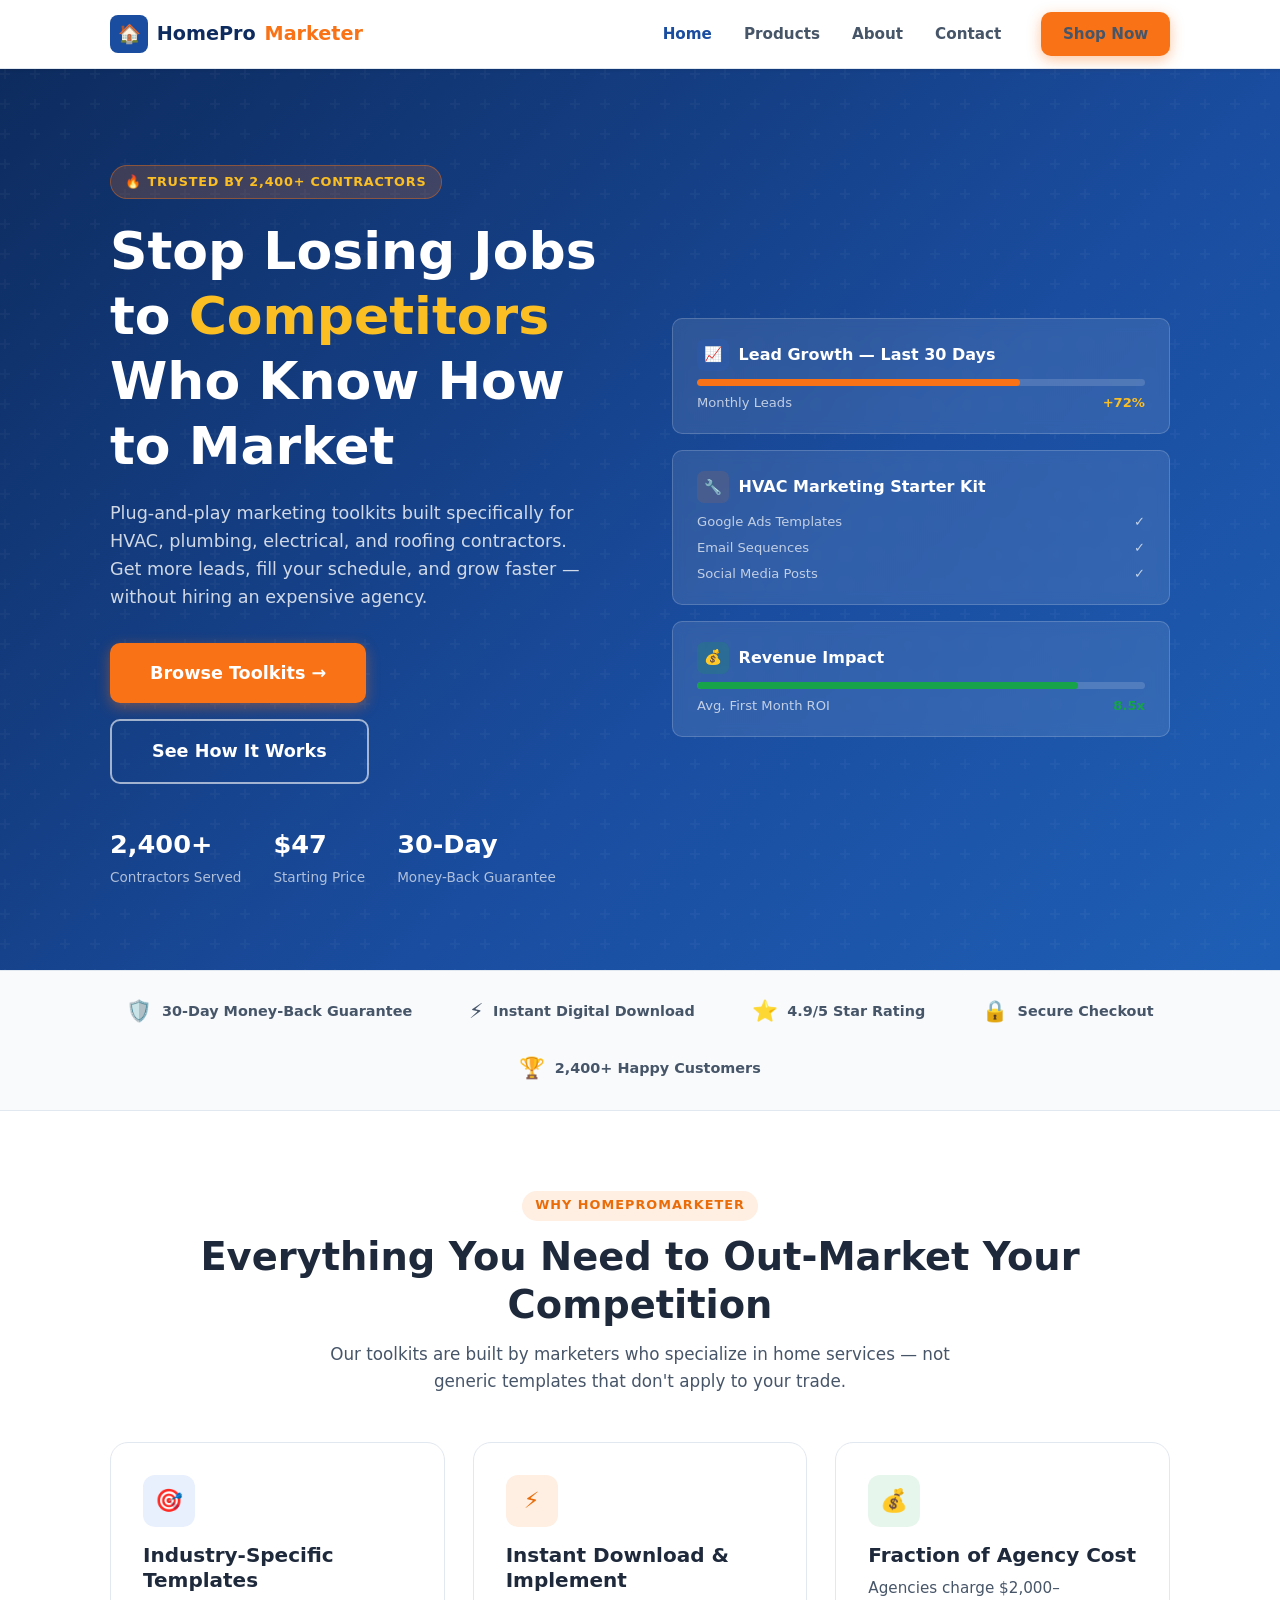
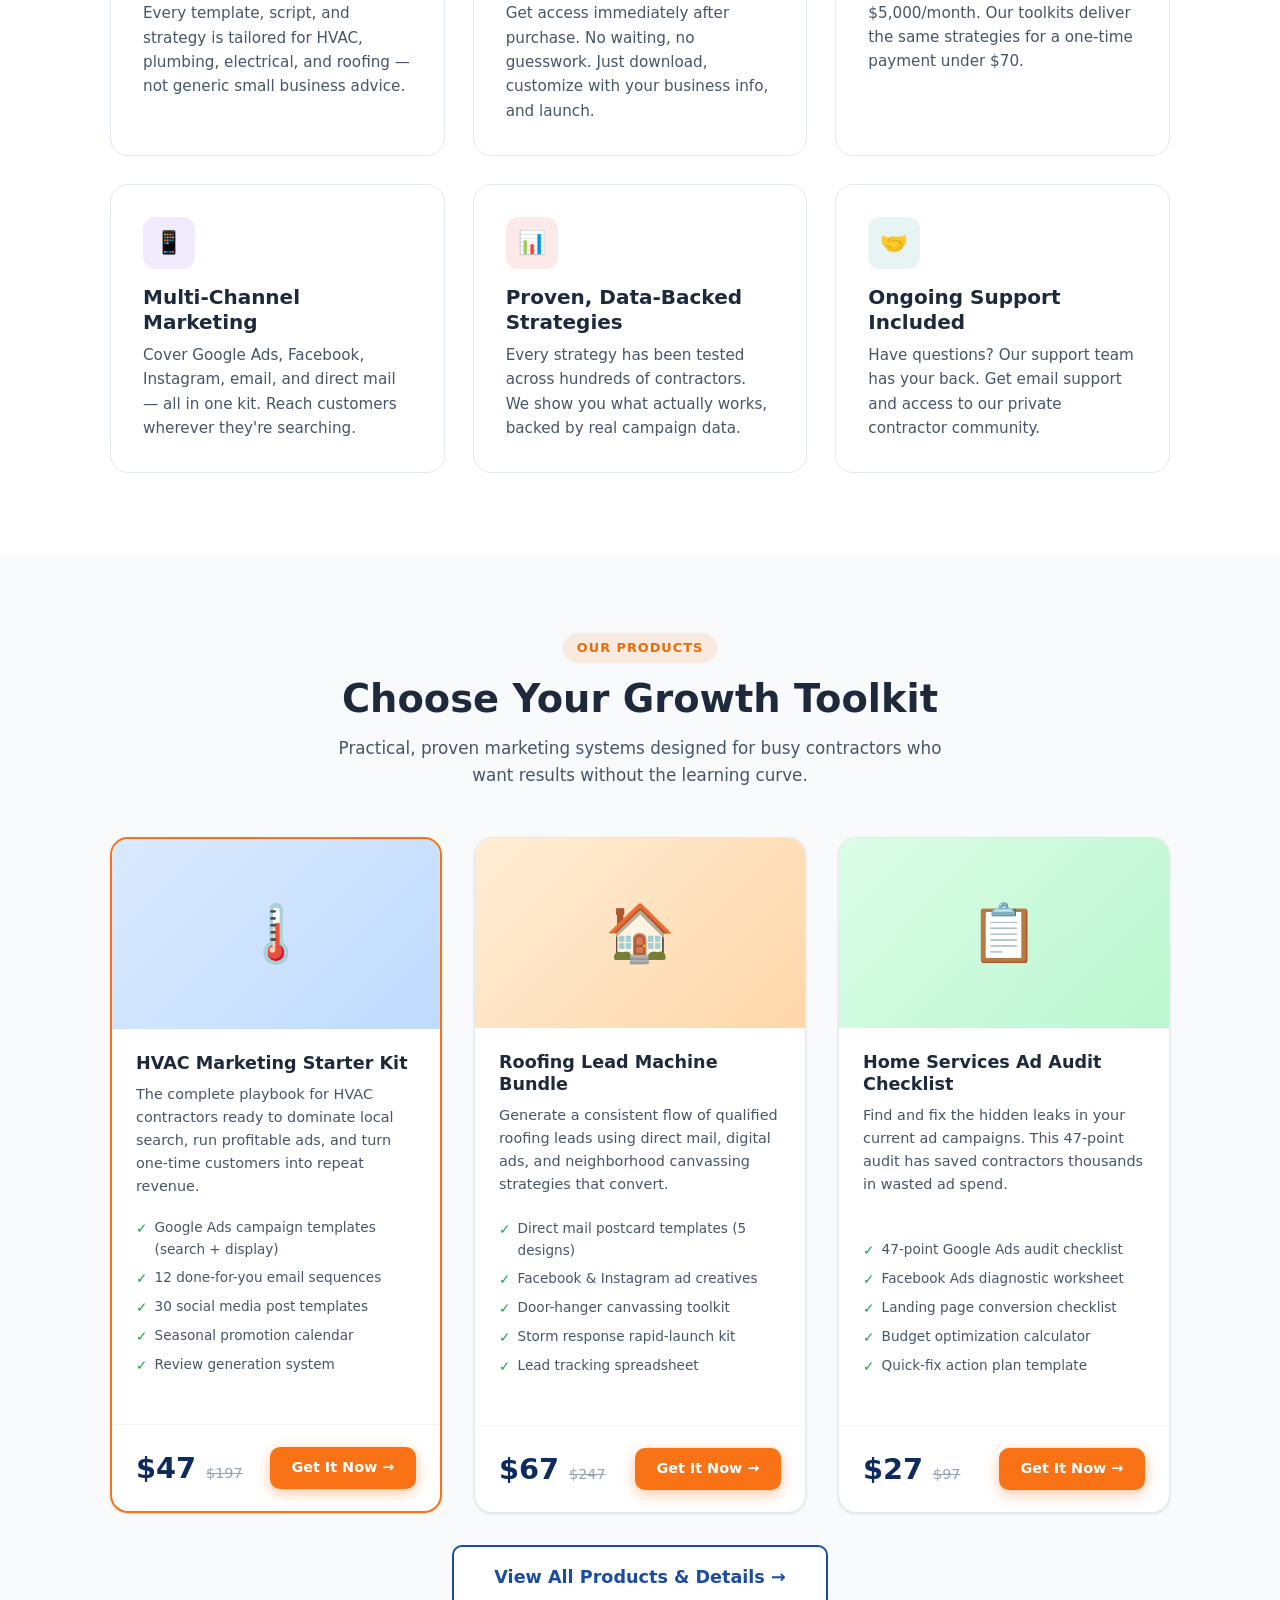
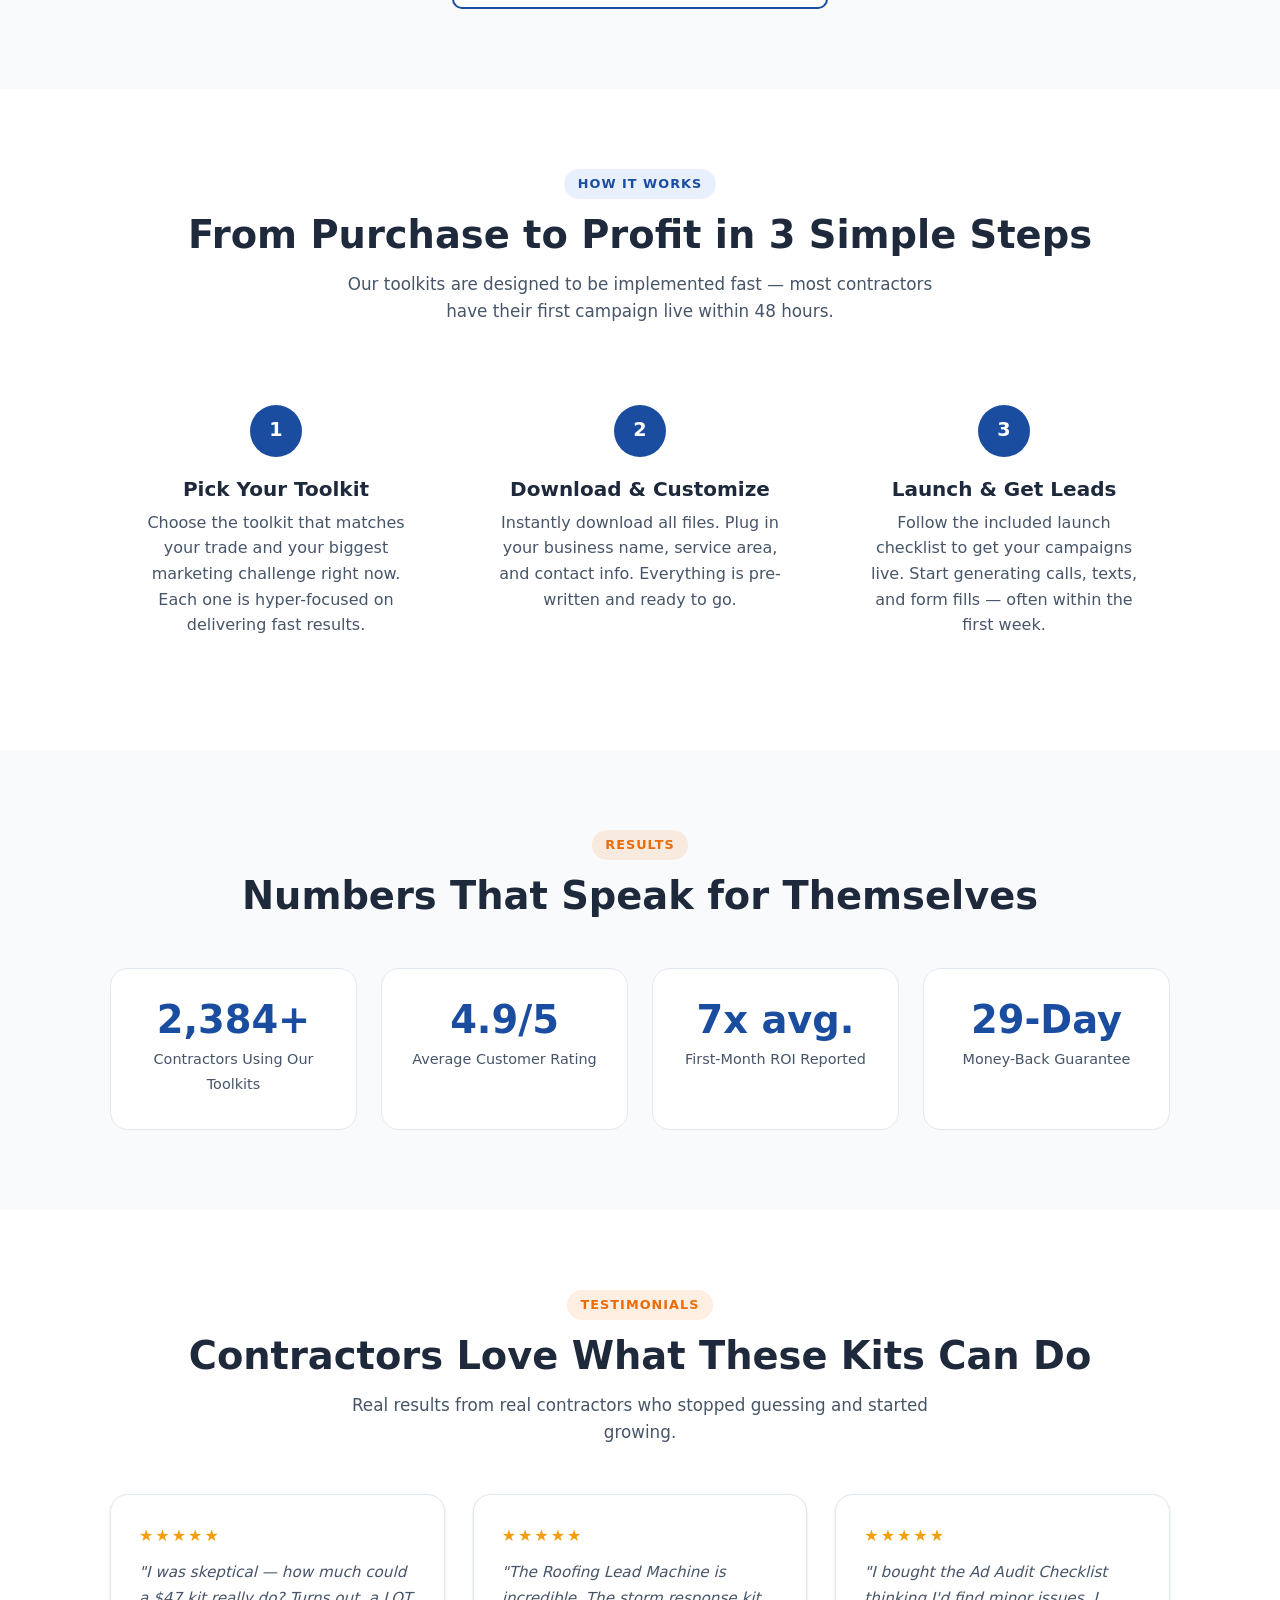
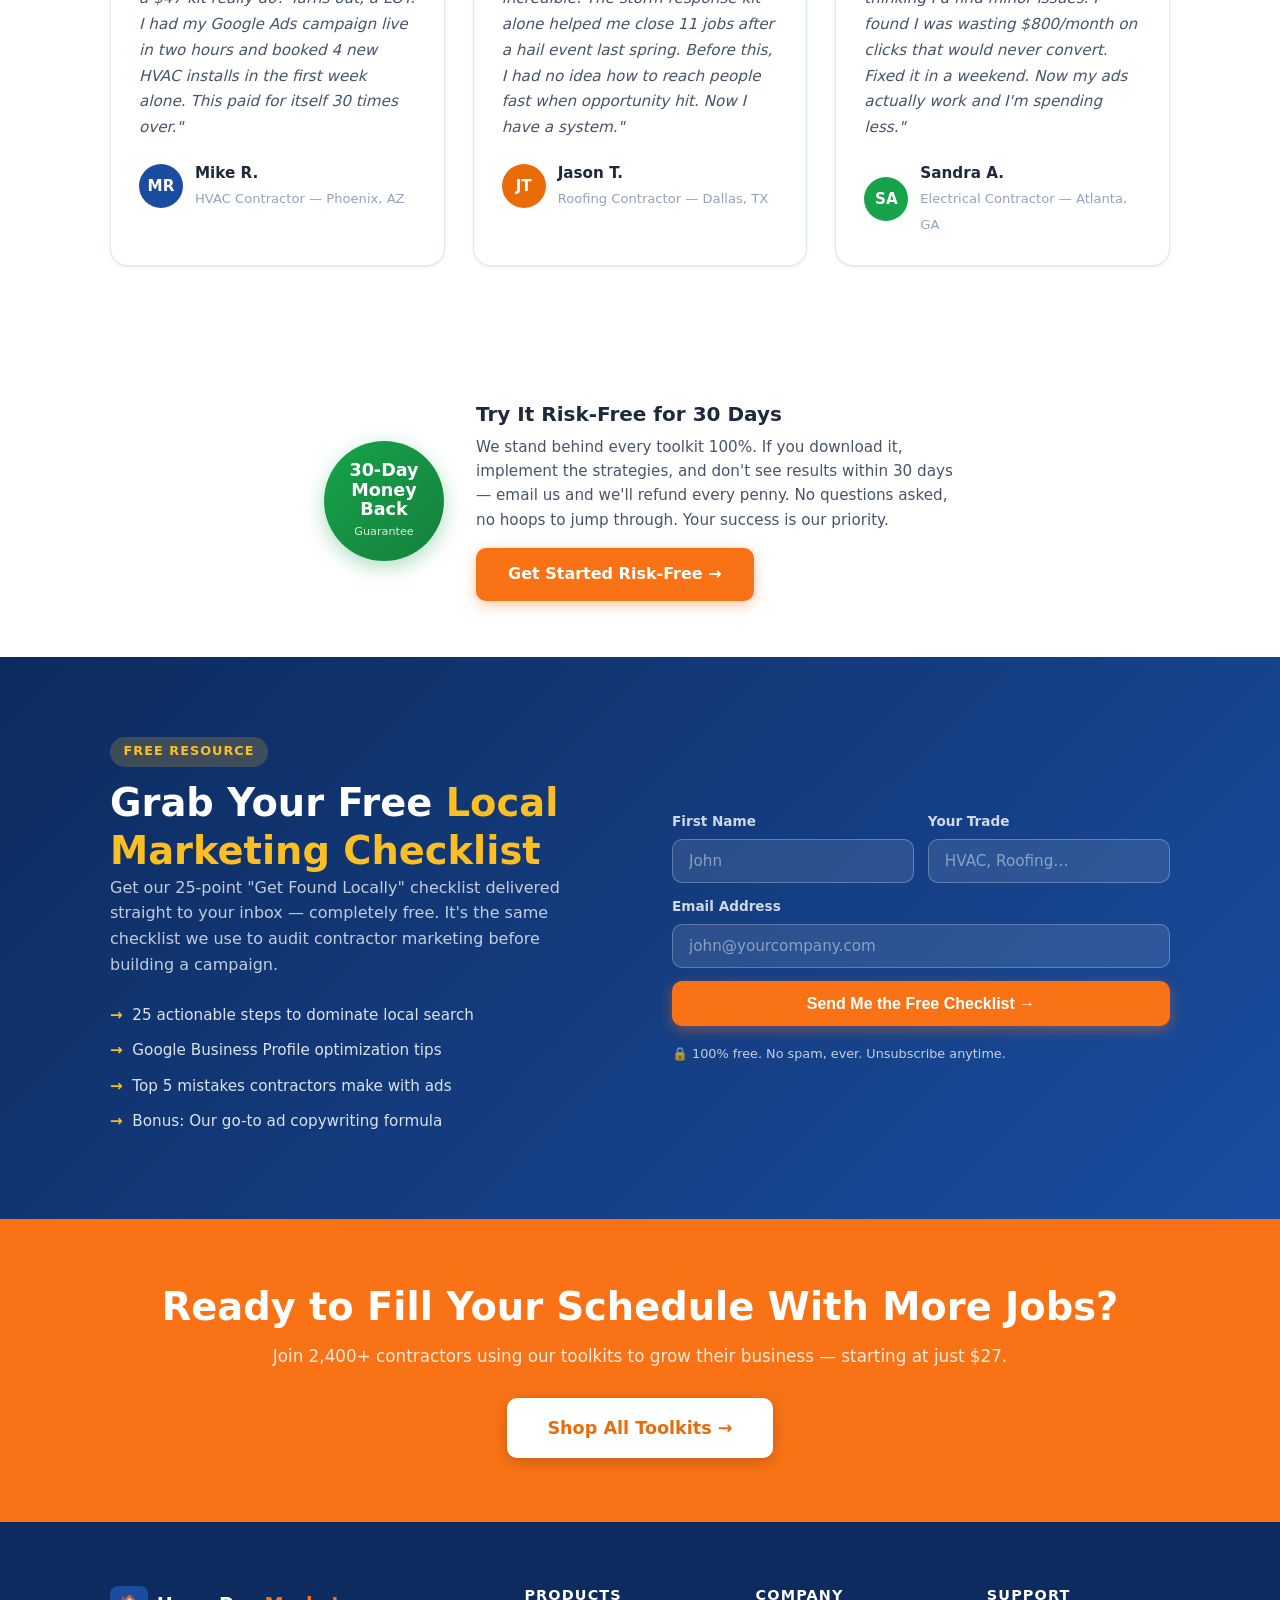
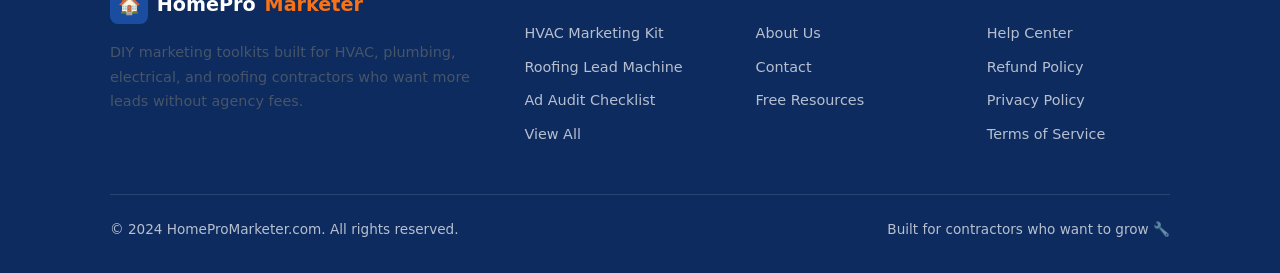
==== index.html @ 0c4dbde7 "Connect Payhip buy buttons" ====
<!DOCTYPE html>
<html lang="en">
<head>
  <meta charset="UTF-8" />
  <meta name="viewport" content="width=device-width, initial-scale=1.0" />
  <title>HomeProMarketer.com — DIY Marketing Toolkits for Home Service Contractors</title>
  <meta name="description" content="Done-for-you marketing toolkits for HVAC, plumbing, electrical, and roofing contractors. Get more leads, fill your schedule, and grow your business." />
  <link rel="stylesheet" href="styles.css" />
</head>
<body>

<!-- ===== NAVBAR ===== -->
<nav class="navbar">
  <div class="container">
    <div class="navbar-inner">
      <a href="index.html" class="logo">
        <div class="logo-icon">🏠</div>
        HomePro<span>Marketer</span>
      </a>
      <ul class="nav-links">
        <li><a href="index.html" class="active">Home</a></li>
        <li><a href="products.html">Products</a></li>
        <li><a href="about.html">About</a></li>
        <li><a href="contact.html">Contact</a></li>
        <li><a href="products.html" class="btn btn-primary btn-sm nav-cta">Shop Now</a></li>
      </ul>
      <button class="hamburger" id="hamburger" aria-label="Toggle menu" aria-expanded="false">
        <span></span><span></span><span></span>
      </button>
    </div>
  </div>
  <div class="mobile-nav" id="mobileNav">
    <a href="index.html">Home</a>
    <a href="products.html">Products</a>
    <a href="about.html">About</a>
    <a href="contact.html">Contact</a>
    <a href="products.html" class="btn btn-primary" style="margin-top:.5rem;text-align:center;">Shop Now</a>
  </div>
</nav>

<!-- ===== HERO ===== -->
<section class="hero">
  <div class="container">
    <div class="hero-inner">
      <div class="hero-content">
        <div class="hero-badge">🔥 Trusted by 2,400+ Contractors</div>
        <h1>Stop Losing Jobs to <span>Competitors</span> Who Know How to Market</h1>
        <p class="hero-sub">Plug-and-play marketing toolkits built specifically for HVAC, plumbing, electrical, and roofing contractors. Get more leads, fill your schedule, and grow faster — without hiring an expensive agency.</p>
        <div class="hero-actions">
          <a href="products.html" class="btn btn-primary btn-lg">Browse Toolkits →</a>
          <a href="#how-it-works" class="btn btn-outline-white btn-lg">See How It Works</a>
        </div>
        <div class="hero-stats">
          <div class="hero-stat">
            <strong>2,400+</strong>
            <span>Contractors Served</span>
          </div>
          <div class="hero-stat">
            <strong>$47</strong>
            <span>Starting Price</span>
          </div>
          <div class="hero-stat">
            <strong>30-Day</strong>
            <span>Money-Back Guarantee</span>
          </div>
        </div>
      </div>
      <div class="hero-visual">
        <div class="mock-card">
          <div class="mock-card-header">
            <div class="mock-icon icon-blue">📈</div>
            Lead Growth — Last 30 Days
          </div>
          <div class="mock-bar"><div class="mock-bar-fill" style="width:72%"></div></div>
          <div class="mock-row"><span>Monthly Leads</span><span style="color:#fbbf24;font-weight:700;">+72%</span></div>
        </div>
        <div class="mock-card">
          <div class="mock-card-header">
            <div class="mock-icon icon-orange">🔧</div>
            HVAC Marketing Starter Kit
          </div>
          <div class="mock-row"><span>Google Ads Templates</span><span>✓</span></div>
          <div class="mock-row"><span>Email Sequences</span><span>✓</span></div>
          <div class="mock-row"><span>Social Media Posts</span><span>✓</span></div>
        </div>
        <div class="mock-card">
          <div class="mock-card-header">
            <div class="mock-icon" style="background:rgba(22,163,74,.2);color:#16a34a;">💰</div>
            Revenue Impact
          </div>
          <div class="mock-bar"><div class="mock-bar-fill" style="width:85%;background:#16a34a;"></div></div>
          <div class="mock-row"><span>Avg. First Month ROI</span><span style="color:#16a34a;font-weight:700;">8.5x</span></div>
        </div>
      </div>
    </div>
  </div>
</section>

<!-- ===== TRUST BAR ===== -->
<div class="trust-bar">
  <div class="container">
    <div class="trust-bar-inner">
      <div class="trust-item"><span class="trust-item-icon">🛡️</span> 30-Day Money-Back Guarantee</div>
      <div class="trust-item"><span class="trust-item-icon">⚡</span> Instant Digital Download</div>
      <div class="trust-item"><span class="trust-item-icon">⭐</span> 4.9/5 Star Rating</div>
      <div class="trust-item"><span class="trust-item-icon">🔒</span> Secure Checkout</div>
      <div class="trust-item"><span class="trust-item-icon">🏆</span> 2,400+ Happy Customers</div>
    </div>
  </div>
</div>

<!-- ===== VALUE PROPS ===== -->
<section class="section">
  <div class="container">
    <div class="text-center">
      <span class="section-label">Why HomeProMarketer</span>
      <h2 class="section-title">Everything You Need to Out-Market Your Competition</h2>
      <p class="section-sub">Our toolkits are built by marketers who specialize in home services — not generic templates that don't apply to your trade.</p>
    </div>
    <div class="features-grid">
      <div class="feature-card">
        <div class="feature-icon icon-blue">🎯</div>
        <h3>Industry-Specific Templates</h3>
        <p>Every template, script, and strategy is tailored for HVAC, plumbing, electrical, and roofing — not generic small business advice.</p>
      </div>
      <div class="feature-card">
        <div class="feature-icon icon-orange">⚡</div>
        <h3>Instant Download & Implement</h3>
        <p>Get access immediately after purchase. No waiting, no guesswork. Just download, customize with your business info, and launch.</p>
      </div>
      <div class="feature-card">
        <div class="feature-icon icon-green">💰</div>
        <h3>Fraction of Agency Cost</h3>
        <p>Agencies charge $2,000–$5,000/month. Our toolkits deliver the same strategies for a one-time payment under $70.</p>
      </div>
      <div class="feature-card">
        <div class="feature-icon icon-purple">📱</div>
        <h3>Multi-Channel Marketing</h3>
        <p>Cover Google Ads, Facebook, Instagram, email, and direct mail — all in one kit. Reach customers wherever they're searching.</p>
      </div>
      <div class="feature-card">
        <div class="feature-icon icon-red">📊</div>
        <h3>Proven, Data-Backed Strategies</h3>
        <p>Every strategy has been tested across hundreds of contractors. We show you what actually works, backed by real campaign data.</p>
      </div>
      <div class="feature-card">
        <div class="feature-icon icon-teal">🤝</div>
        <h3>Ongoing Support Included</h3>
        <p>Have questions? Our support team has your back. Get email support and access to our private contractor community.</p>
      </div>
    </div>
  </div>
</section>

<!-- ===== PRODUCT PREVIEWS ===== -->
<section class="section section-alt">
  <div class="container">
    <div class="text-center">
      <span class="section-label">Our Products</span>
      <h2 class="section-title">Choose Your Growth Toolkit</h2>
      <p class="section-sub">Practical, proven marketing systems designed for busy contractors who want results without the learning curve.</p>
    </div>
    <div class="products-grid">

      <!-- Product 1 -->
      <div class="product-card featured">
        <div class="product-badge">Best Seller</div>
        <div class="product-img hvac">🌡️</div>
        <div class="product-body">
          <h3>HVAC Marketing Starter Kit</h3>
          <p>The complete playbook for HVAC contractors ready to dominate local search, run profitable ads, and turn one-time customers into repeat revenue.</p>
          <ul class="product-includes">
            <li>Google Ads campaign templates (search + display)</li>
            <li>12 done-for-you email sequences</li>
            <li>30 social media post templates</li>
            <li>Seasonal promotion calendar</li>
            <li>Review generation system</li>
          </ul>
        </div>
        <div class="product-footer">
          <div>
            <span class="price">$47</span>
            <span class="price-orig">$197</span>
          </div>
          <a href="https://payhip.com/b/t26ZE" target="_blank" rel="noopener noreferrer" class="btn btn-primary btn-sm">Get It Now →</a>
        </div>
      </div>

      <!-- Product 2 -->
      <div class="product-card">
        <div class="product-img roofing">🏠</div>
        <div class="product-body">
          <h3>Roofing Lead Machine Bundle</h3>
          <p>Generate a consistent flow of qualified roofing leads using direct mail, digital ads, and neighborhood canvassing strategies that convert.</p>
          <ul class="product-includes">
            <li>Direct mail postcard templates (5 designs)</li>
            <li>Facebook & Instagram ad creatives</li>
            <li>Door-hanger canvassing toolkit</li>
            <li>Storm response rapid-launch kit</li>
            <li>Lead tracking spreadsheet</li>
          </ul>
        </div>
        <div class="product-footer">
          <div>
            <span class="price">$67</span>
            <span class="price-orig">$247</span>
          </div>
          <a href="https://payhip.com/b/i1Bp8" target="_blank" rel="noopener noreferrer" class="btn btn-primary btn-sm">Get It Now →</a>
        </div>
      </div>

      <!-- Product 3 -->
      <div class="product-card">
        <div class="product-img audit">📋</div>
        <div class="product-body">
          <h3>Home Services Ad Audit Checklist</h3>
          <p>Find and fix the hidden leaks in your current ad campaigns. This 47-point audit has saved contractors thousands in wasted ad spend.</p>
          <ul class="product-includes">
            <li>47-point Google Ads audit checklist</li>
            <li>Facebook Ads diagnostic worksheet</li>
            <li>Landing page conversion checklist</li>
            <li>Budget optimization calculator</li>
            <li>Quick-fix action plan template</li>
          </ul>
        </div>
        <div class="product-footer">
          <div>
            <span class="price">$27</span>
            <span class="price-orig">$97</span>
          </div>
          <a href="https://payhip.com/b/T4YGK" target="_blank" rel="noopener noreferrer" class="btn btn-primary btn-sm">Get It Now →</a>
        </div>
      </div>

    </div>
    <div class="text-center mt-4">
      <a href="products.html" class="btn btn-secondary btn-lg">View All Products & Details →</a>
    </div>
  </div>
</section>

<!-- ===== HOW IT WORKS ===== -->
<section class="section" id="how-it-works">
  <div class="container">
    <div class="text-center">
      <span class="section-label blue">How It Works</span>
      <h2 class="section-title">From Purchase to Profit in 3 Simple Steps</h2>
      <p class="section-sub">Our toolkits are designed to be implemented fast — most contractors have their first campaign live within 48 hours.</p>
    </div>
    <div class="steps-grid">
      <div class="step-card">
        <div class="step-num">1</div>
        <h3>Pick Your Toolkit</h3>
        <p>Choose the toolkit that matches your trade and your biggest marketing challenge right now. Each one is hyper-focused on delivering fast results.</p>
      </div>
      <div class="step-card">
        <div class="step-num">2</div>
        <h3>Download & Customize</h3>
        <p>Instantly download all files. Plug in your business name, service area, and contact info. Everything is pre-written and ready to go.</p>
      </div>
      <div class="step-card">
        <div class="step-num">3</div>
        <h3>Launch & Get Leads</h3>
        <p>Follow the included launch checklist to get your campaigns live. Start generating calls, texts, and form fills — often within the first week.</p>
      </div>
    </div>
  </div>
</section>

<!-- ===== STATS ===== -->
<section class="section section-alt">
  <div class="container">
    <div class="text-center">
      <span class="section-label">Results</span>
      <h2 class="section-title">Numbers That Speak for Themselves</h2>
    </div>
    <div class="stats-row">
      <div class="stat-box">
        <strong data-count="2400" data-suffix="+">2,400+</strong>
        <span>Contractors Using Our Toolkits</span>
      </div>
      <div class="stat-box">
        <strong data-count="4.9" data-suffix="/5">4.9/5</strong>
        <span>Average Customer Rating</span>
      </div>
      <div class="stat-box">
        <strong data-count="8" data-suffix="x avg.">8x avg.</strong>
        <span>First-Month ROI Reported</span>
      </div>
      <div class="stat-box">
        <strong data-count="30" data-suffix="-Day">30-Day</strong>
        <span>Money-Back Guarantee</span>
      </div>
    </div>
  </div>
</section>

<!-- ===== TESTIMONIALS ===== -->
<section class="section">
  <div class="container">
    <div class="text-center">
      <span class="section-label">Testimonials</span>
      <h2 class="section-title">Contractors Love What These Kits Can Do</h2>
      <p class="section-sub">Real results from real contractors who stopped guessing and started growing.</p>
    </div>
    <div class="testimonials-grid">
      <div class="testimonial-card">
        <div class="stars">★★★★★</div>
        <p class="testimonial-text">"I was skeptical — how much could a $47 kit really do? Turns out, a LOT. I had my Google Ads campaign live in two hours and booked 4 new HVAC installs in the first week alone. This paid for itself 30 times over."</p>
        <div class="testimonial-author">
          <div class="author-avatar" style="background:#1a4da0;">MR</div>
          <div class="author-info">
            <strong>Mike R.</strong>
            <span>HVAC Contractor — Phoenix, AZ</span>
          </div>
        </div>
      </div>
      <div class="testimonial-card">
        <div class="stars">★★★★★</div>
        <p class="testimonial-text">"The Roofing Lead Machine is incredible. The storm response kit alone helped me close 11 jobs after a hail event last spring. Before this, I had no idea how to reach people fast when opportunity hit. Now I have a system."</p>
        <div class="testimonial-author">
          <div class="author-avatar" style="background:#ea6c08;">JT</div>
          <div class="author-info">
            <strong>Jason T.</strong>
            <span>Roofing Contractor — Dallas, TX</span>
          </div>
        </div>
      </div>
      <div class="testimonial-card">
        <div class="stars">★★★★★</div>
        <p class="testimonial-text">"I bought the Ad Audit Checklist thinking I'd find minor issues. I found I was wasting $800/month on clicks that would never convert. Fixed it in a weekend. Now my ads actually work and I'm spending less."</p>
        <div class="testimonial-author">
          <div class="author-avatar" style="background:#16a34a;">SA</div>
          <div class="author-info">
            <strong>Sandra A.</strong>
            <span>Electrical Contractor — Atlanta, GA</span>
          </div>
        </div>
      </div>
    </div>
  </div>
</section>

<!-- ===== GUARANTEE ===== -->
<section class="guarantee-section">
  <div class="container">
    <div class="guarantee-inner">
      <div class="guarantee-badge">
        <strong>30-Day<br>Money<br>Back</strong>
        <span>Guarantee</span>
      </div>
      <div class="guarantee-text">
        <h3>Try It Risk-Free for 30 Days</h3>
        <p>We stand behind every toolkit 100%. If you download it, implement the strategies, and don't see results within 30 days — email us and we'll refund every penny. No questions asked, no hoops to jump through. Your success is our priority.</p>
        <a href="products.html" class="btn btn-primary mt-2">Get Started Risk-Free →</a>
      </div>
    </div>
  </div>
</section>

<!-- ===== EMAIL CAPTURE ===== -->
<section class="email-capture" id="free-guide">
  <div class="container">
    <div class="email-capture-inner">
      <div>
        <span class="section-label" style="background:rgba(251,191,36,.2);color:#fbbf24;">Free Resource</span>
        <h2>Grab Your Free <span>Local Marketing Checklist</span></h2>
        <p>Get our 25-point "Get Found Locally" checklist delivered straight to your inbox — completely free. It's the same checklist we use to audit contractor marketing before building a campaign.</p>
        <ul class="email-perks">
          <li>25 actionable steps to dominate local search</li>
          <li>Google Business Profile optimization tips</li>
          <li>Top 5 mistakes contractors make with ads</li>
          <li>Bonus: Our go-to ad copywriting formula</li>
        </ul>
      </div>
      <form class="email-form" id="emailCaptureForm" novalidate>
        <div class="form-row">
          <div class="form-group">
            <label for="firstName">First Name</label>
            <input type="text" id="firstName" name="firstName" placeholder="John" required />
          </div>
          <div class="form-group">
            <label for="trade">Your Trade</label>
            <input type="text" id="trade" name="trade" placeholder="HVAC, Roofing…" />
          </div>
        </div>
        <div class="form-group">
          <label for="emailCapture">Email Address</label>
          <input type="email" id="emailCapture" name="email" placeholder="john@yourcompany.com" required />
        </div>
        <button type="submit" class="btn btn-primary">Send Me the Free Checklist →</button>
        <p class="form-note">🔒 100% free. No spam, ever. Unsubscribe anytime.</p>
      </form>
    </div>
  </div>
</section>

<!-- ===== CTA BANNER ===== -->
<section class="cta-banner">
  <div class="container">
    <h2>Ready to Fill Your Schedule With More Jobs?</h2>
    <p>Join 2,400+ contractors using our toolkits to grow their business — starting at just $27.</p>
    <a href="products.html" class="btn btn-primary btn-lg">Shop All Toolkits →</a>
  </div>
</section>

<!-- ===== FOOTER ===== -->
<footer class="footer">
  <div class="container">
    <div class="footer-grid">
      <div class="footer-brand">
        <a href="index.html" class="logo" style="color:white;">
          <div class="logo-icon">🏠</div>
          HomePro<span>Marketer</span>
        </a>
        <p style="margin-top:1rem;">DIY marketing toolkits built for HVAC, plumbing, electrical, and roofing contractors who want more leads without agency fees.</p>
      </div>
      <div>
        <h4>Products</h4>
        <ul>
          <li><a href="products.html#hvac">HVAC Marketing Kit</a></li>
          <li><a href="products.html#roofing">Roofing Lead Machine</a></li>
          <li><a href="products.html#audit">Ad Audit Checklist</a></li>
          <li><a href="products.html">View All</a></li>
        </ul>
      </div>
      <div>
        <h4>Company</h4>
        <ul>
          <li><a href="about.html">About Us</a></li>
          <li><a href="contact.html">Contact</a></li>
          <li><a href="#free-guide">Free Resources</a></li>
        </ul>
      </div>
      <div>
        <h4>Support</h4>
        <ul>
          <li><a href="contact.html">Help Center</a></li>
          <li><a href="contact.html">Refund Policy</a></li>
          <li><a href="contact.html">Privacy Policy</a></li>
          <li><a href="contact.html">Terms of Service</a></li>
        </ul>
      </div>
    </div>
    <div class="footer-bottom">
      <span>© 2024 HomeProMarketer.com. All rights reserved.</span>
      <span>Built for contractors who want to grow 🔧</span>
    </div>
  </div>
</footer>

<script src="script.js"></script>
</body>
</html>
---- styles.css ----
/* ============================================
   HomeProMarketer.com — Global Stylesheet
   ============================================ */

/* ---------- CSS Variables ---------- */
:root {
  --blue-dark:   #0d2b5e;
  --blue:        #1a4da0;
  --blue-light:  #2563eb;
  --orange:      #f97316;
  --orange-dark: #ea6c08;
  --white:       #ffffff;
  --gray-50:     #f8fafc;
  --gray-100:    #f1f5f9;
  --gray-200:    #e2e8f0;
  --gray-400:    #94a3b8;
  --gray-600:    #475569;
  --gray-800:    #1e293b;
  --shadow-sm:   0 1px 3px rgba(0,0,0,.10);
  --shadow-md:   0 4px 16px rgba(0,0,0,.12);
  --shadow-lg:   0 10px 40px rgba(0,0,0,.15);
  --radius:      10px;
  --radius-lg:   18px;
  --transition:  .22s ease;
}

/* ---------- Reset ---------- */
*, *::before, *::after { box-sizing: border-box; margin: 0; padding: 0; }
html { scroll-behavior: smooth; }
body {
  font-family: 'Segoe UI', system-ui, -apple-system, sans-serif;
  color: var(--gray-800);
  background: var(--white);
  line-height: 1.6;
}
img { max-width: 100%; display: block; }
a { text-decoration: none; color: inherit; }
ul { list-style: none; }

/* ---------- Typography ---------- */
h1, h2, h3, h4 { line-height: 1.25; font-weight: 700; }
h1 { font-size: clamp(2rem, 5vw, 3.25rem); }
h2 { font-size: clamp(1.6rem, 3.5vw, 2.4rem); }
h3 { font-size: 1.25rem; }
p  { color: var(--gray-600); }

/* ---------- Utility ---------- */
.container { max-width: 1100px; margin: 0 auto; padding: 0 1.25rem; }
.section    { padding: 5rem 0; }
.section-alt { background: var(--gray-50); }
.text-center { text-align: center; }
.text-white  { color: var(--white) !important; }
.mb-1 { margin-bottom: .5rem; }
.mb-2 { margin-bottom: 1rem; }
.mb-3 { margin-bottom: 1.5rem; }
.mb-4 { margin-bottom: 2rem; }
.mt-2 { margin-top: 1rem; }
.mt-4 { margin-top: 2rem; }

.section-label {
  display: inline-block;
  background: rgba(249,115,22,.12);
  color: var(--orange-dark);
  font-weight: 700;
  font-size: .8rem;
  letter-spacing: .08em;
  text-transform: uppercase;
  border-radius: 50px;
  padding: .3rem .85rem;
  margin-bottom: .75rem;
}
.section-label.blue {
  background: rgba(37,99,235,.1);
  color: var(--blue);
}

.section-title { margin-bottom: .75rem; }
.section-sub   { font-size: 1.05rem; max-width: 620px; margin: 0 auto; color: var(--gray-600); }

/* ---------- Buttons ---------- */
.btn {
  display: inline-block;
  font-weight: 700;
  border-radius: var(--radius);
  padding: .85rem 2rem;
  font-size: 1rem;
  cursor: pointer;
  border: none;
  transition: transform var(--transition), box-shadow var(--transition), background var(--transition);
  white-space: nowrap;
}
.btn:hover { transform: translateY(-2px); }
.btn-primary {
  background: var(--orange);
  color: var(--white);
  box-shadow: 0 4px 14px rgba(249,115,22,.40);
}
.btn-primary:hover {
  background: var(--orange-dark);
  box-shadow: 0 6px 20px rgba(249,115,22,.55);
}
.btn-secondary {
  background: var(--white);
  color: var(--blue);
  border: 2px solid var(--blue);
}
.btn-secondary:hover {
  background: var(--blue);
  color: var(--white);
}
.btn-outline-white {
  background: transparent;
  color: var(--white);
  border: 2px solid rgba(255,255,255,.6);
}
.btn-outline-white:hover {
  background: rgba(255,255,255,.12);
}
.btn-lg { padding: 1rem 2.5rem; font-size: 1.1rem; }
.btn-sm { padding: .6rem 1.35rem; font-size: .9rem; }

/* ---------- Navigation ---------- */
.navbar {
  position: sticky;
  top: 0;
  z-index: 1000;
  background: var(--white);
  border-bottom: 1px solid var(--gray-200);
  box-shadow: var(--shadow-sm);
}
.navbar-inner {
  display: flex;
  align-items: center;
  justify-content: space-between;
  height: 68px;
}
.logo {
  display: flex;
  align-items: center;
  gap: .55rem;
  font-weight: 800;
  font-size: 1.2rem;
  color: var(--blue-dark);
}
.logo-icon {
  width: 38px; height: 38px;
  background: var(--blue);
  border-radius: 8px;
  display: flex; align-items: center; justify-content: center;
  color: white; font-size: 1.15rem;
}
.logo span { color: var(--orange); }
.nav-links {
  display: flex;
  align-items: center;
  gap: 2rem;
}
.nav-links a {
  font-weight: 600;
  font-size: .95rem;
  color: var(--gray-600);
  transition: color var(--transition);
}
.nav-links a:hover,
.nav-links a.active { color: var(--blue); }
.nav-cta { margin-left: .5rem; }
.hamburger {
  display: none;
  flex-direction: column;
  gap: 5px;
  cursor: pointer;
  background: none;
  border: none;
  padding: .3rem;
}
.hamburger span {
  display: block;
  width: 24px; height: 2px;
  background: var(--gray-800);
  border-radius: 2px;
  transition: var(--transition);
}
.mobile-nav {
  display: none;
  flex-direction: column;
  background: var(--white);
  border-top: 1px solid var(--gray-200);
  padding: 1.25rem;
  gap: .25rem;
}
.mobile-nav.open { display: flex; }
.mobile-nav a {
  font-weight: 600;
  font-size: 1rem;
  color: var(--gray-800);
  padding: .65rem .5rem;
  border-bottom: 1px solid var(--gray-100);
}

/* ---------- Hero ---------- */
.hero {
  background: linear-gradient(135deg, var(--blue-dark) 0%, var(--blue) 60%, #1e5fb5 100%);
  color: var(--white);
  padding: 6rem 0 5rem;
  position: relative;
  overflow: hidden;
}
.hero::before {
  content: '';
  position: absolute;
  inset: 0;
  background: url("data:image/svg+xml,%3Csvg width='60' height='60' viewBox='0 0 60 60' xmlns='http://www.w3.org/2000/svg'%3E%3Cg fill='none' fill-rule='evenodd'%3E%3Cg fill='%23ffffff' fill-opacity='0.03'%3E%3Cpath d='M36 34v-4h-2v4h-4v2h4v4h2v-4h4v-2h-4zm0-30V0h-2v4h-4v2h4v4h2V6h4V4h-4zM6 34v-4H4v4H0v2h4v4h2v-4h4v-2H6zM6 4V0H4v4H0v2h4v4h2V6h4V4H6z'/%3E%3C/g%3E%3C/g%3E%3C/svg%3E");
}
.hero-inner {
  display: grid;
  grid-template-columns: 1fr 1fr;
  gap: 4rem;
  align-items: center;
  position: relative;
}
.hero-badge {
  display: inline-flex;
  align-items: center;
  gap: .4rem;
  background: rgba(249,115,22,.2);
  border: 1px solid rgba(249,115,22,.4);
  color: #fbbf24;
  font-size: .8rem;
  font-weight: 700;
  text-transform: uppercase;
  letter-spacing: .06em;
  padding: .35rem .9rem;
  border-radius: 50px;
  margin-bottom: 1.25rem;
}
.hero h1 { color: var(--white); margin-bottom: 1.25rem; }
.hero h1 span { color: #fbbf24; }
.hero-sub {
  color: rgba(255,255,255,.8);
  font-size: 1.1rem;
  margin-bottom: 2rem;
  max-width: 480px;
}
.hero-actions { display: flex; gap: 1rem; flex-wrap: wrap; }
.hero-stats {
  display: flex;
  gap: 2rem;
  margin-top: 2.5rem;
  flex-wrap: wrap;
}
.hero-stat strong {
  display: block;
  font-size: 1.6rem;
  font-weight: 800;
  color: white;
}
.hero-stat span { font-size: .85rem; color: rgba(255,255,255,.65); }

/* hero visual mockup */
.hero-visual {
  display: flex;
  flex-direction: column;
  gap: 1rem;
}
.mock-card {
  background: rgba(255,255,255,.1);
  border: 1px solid rgba(255,255,255,.18);
  border-radius: var(--radius);
  backdrop-filter: blur(6px);
  padding: 1.25rem 1.5rem;
  color: white;
}
.mock-card-header {
  display: flex;
  align-items: center;
  gap: .6rem;
  font-weight: 700;
  margin-bottom: .5rem;
}
.mock-icon {
  width: 32px; height: 32px;
  border-radius: 7px;
  display: flex; align-items: center; justify-content: center;
  font-size: .9rem;
}
.mock-bar { height: 7px; border-radius: 4px; background: rgba(255,255,255,.15); margin: .4rem 0; overflow: hidden; }
.mock-bar-fill { height: 100%; border-radius: 4px; background: var(--orange); }
.mock-row { display: flex; justify-content: space-between; font-size: .82rem; color: rgba(255,255,255,.7); margin-top: .3rem; }

/* ---------- Value Props / Features ---------- */
.features-grid {
  display: grid;
  grid-template-columns: repeat(3, 1fr);
  gap: 1.75rem;
  margin-top: 3rem;
}
.feature-card {
  background: var(--white);
  border: 1px solid var(--gray-200);
  border-radius: var(--radius-lg);
  padding: 2rem;
  transition: box-shadow var(--transition), transform var(--transition);
}
.feature-card:hover {
  box-shadow: var(--shadow-md);
  transform: translateY(-3px);
}
.feature-icon {
  width: 52px; height: 52px;
  border-radius: 12px;
  display: flex; align-items: center; justify-content: center;
  font-size: 1.4rem;
  margin-bottom: 1rem;
}
.feature-card h3 { margin-bottom: .5rem; }
.feature-card p  { font-size: .95rem; }

.icon-blue   { background: rgba(37,99,235,.1);  color: var(--blue); }
.icon-orange { background: rgba(249,115,22,.12); color: var(--orange-dark); }
.icon-green  { background: rgba(22,163,74,.1);   color: #16a34a; }
.icon-purple { background: rgba(124,58,237,.1);  color: #7c3aed; }
.icon-red    { background: rgba(220,38,38,.1);   color: #dc2626; }
.icon-teal   { background: rgba(13,148,136,.1);  color: #0d9488; }

/* ---------- Product Cards ---------- */
.products-grid {
  display: grid;
  grid-template-columns: repeat(3, 1fr);
  gap: 2rem;
  margin-top: 3rem;
}
.product-card {
  background: var(--white);
  border: 1px solid var(--gray-200);
  border-radius: var(--radius-lg);
  overflow: hidden;
  box-shadow: var(--shadow-sm);
  transition: box-shadow var(--transition), transform var(--transition);
  display: flex;
  flex-direction: column;
}
.product-card:hover {
  box-shadow: var(--shadow-lg);
  transform: translateY(-4px);
}
.product-card.featured {
  border: 2px solid var(--orange);
  position: relative;
}
.product-badge {
  position: absolute;
  top: 1rem; right: 1rem;
  background: var(--orange);
  color: white;
  font-size: .72rem;
  font-weight: 800;
  text-transform: uppercase;
  letter-spacing: .05em;
  padding: .25rem .7rem;
  border-radius: 50px;
}
.product-img {
  height: 190px;
  display: flex;
  align-items: center;
  justify-content: center;
  font-size: 3.5rem;
  position: relative;
}
.product-img.hvac   { background: linear-gradient(135deg, #dbeafe, #bfdbfe); }
.product-img.roofing { background: linear-gradient(135deg, #ffedd5, #fed7aa); }
.product-img.audit  { background: linear-gradient(135deg, #dcfce7, #bbf7d0); }

.product-body { padding: 1.5rem; flex: 1; display: flex; flex-direction: column; }
.product-body h3 { margin-bottom: .5rem; font-size: 1.1rem; }
.product-body p  { font-size: .9rem; margin-bottom: 1rem; flex: 1; }
.product-includes { margin-bottom: 1.25rem; }
.product-includes li {
  font-size: .85rem;
  color: var(--gray-600);
  padding: .2rem 0;
  display: flex;
  align-items: flex-start;
  gap: .45rem;
}
.product-includes li::before {
  content: '✓';
  color: #16a34a;
  font-weight: 700;
  flex-shrink: 0;
  margin-top: .05rem;
}
.product-footer {
  padding: 1.25rem 1.5rem;
  border-top: 1px solid var(--gray-100);
  display: flex;
  align-items: center;
  justify-content: space-between;
}
.price { font-size: 1.8rem; font-weight: 800; color: var(--blue-dark); }
.price-orig { font-size: .9rem; color: var(--gray-400); text-decoration: line-through; margin-left: .3rem; }

/* ---------- Testimonials ---------- */
.testimonials-grid {
  display: grid;
  grid-template-columns: repeat(3, 1fr);
  gap: 1.75rem;
  margin-top: 3rem;
}
.testimonial-card {
  background: var(--white);
  border: 1px solid var(--gray-200);
  border-radius: var(--radius-lg);
  padding: 1.75rem;
  box-shadow: var(--shadow-sm);
}
.stars { color: #f59e0b; font-size: 1rem; margin-bottom: .75rem; letter-spacing: 2px; }
.testimonial-text {
  font-size: .95rem;
  font-style: italic;
  color: var(--gray-600);
  margin-bottom: 1.25rem;
  line-height: 1.7;
}
.testimonial-author { display: flex; align-items: center; gap: .75rem; }
.author-avatar {
  width: 44px; height: 44px;
  border-radius: 50%;
  display: flex; align-items: center; justify-content: center;
  font-weight: 800;
  font-size: .95rem;
  color: white;
  flex-shrink: 0;
}
.author-info strong { display: block; font-size: .95rem; }
.author-info span   { font-size: .82rem; color: var(--gray-400); }

/* ---------- Email Capture ---------- */
.email-capture {
  background: linear-gradient(135deg, var(--blue-dark), var(--blue));
  color: white;
  padding: 5rem 0;
}
.email-capture-inner {
  display: grid;
  grid-template-columns: 1fr 1fr;
  gap: 4rem;
  align-items: center;
}
.email-capture h2 { color: white; }
.email-capture h2 span { color: #fbbf24; }
.email-capture p   { color: rgba(255,255,255,.75); margin-bottom: 0; }
.email-perks { margin-top: 1.25rem; }
.email-perks li {
  display: flex;
  align-items: center;
  gap: .6rem;
  font-size: .95rem;
  color: rgba(255,255,255,.85);
  padding: .35rem 0;
}
.email-perks li::before {
  content: '→';
  color: #fbbf24;
  font-weight: 700;
}
.email-form { display: flex; flex-direction: column; gap: .85rem; }
.form-row { display: grid; grid-template-columns: 1fr 1fr; gap: .85rem; }
.form-group { display: flex; flex-direction: column; gap: .35rem; }
.form-group label { font-size: .85rem; font-weight: 600; color: rgba(255,255,255,.8); }
.form-group input,
.form-group select,
.form-group textarea {
  padding: .75rem 1rem;
  border: 1.5px solid rgba(255,255,255,.25);
  border-radius: var(--radius);
  background: rgba(255,255,255,.1);
  color: white;
  font-size: .95rem;
  font-family: inherit;
  transition: border-color var(--transition);
  outline: none;
}
.form-group input::placeholder { color: rgba(255,255,255,.45); }
.form-group input:focus,
.form-group select:focus,
.form-group textarea:focus  { border-color: rgba(255,255,255,.65); background: rgba(255,255,255,.15); }
.form-note { font-size: .8rem; color: rgba(255,255,255,.5); margin-top: .25rem; }

/* contact page light form */
.contact-form {
  background: var(--white);
  border: 1px solid var(--gray-200);
  border-radius: var(--radius-lg);
  padding: 2.5rem;
  box-shadow: var(--shadow-md);
}
.contact-form .form-group label  { color: var(--gray-800); }
.contact-form .form-group input,
.contact-form .form-group select,
.contact-form .form-group textarea {
  border-color: var(--gray-200);
  background: var(--gray-50);
  color: var(--gray-800);
}
.contact-form .form-group input:focus,
.contact-form .form-group select:focus,
.contact-form .form-group textarea:focus {
  border-color: var(--blue-light);
  background: white;
}
.contact-form .form-group select option { color: var(--gray-800); }
.contact-form .form-group input::placeholder,
.contact-form .form-group textarea::placeholder { color: var(--gray-400); }

/* ---------- Trust Bar ---------- */
.trust-bar {
  background: var(--gray-50);
  border-top: 1px solid var(--gray-200);
  border-bottom: 1px solid var(--gray-200);
  padding: 1.5rem 0;
}
.trust-bar-inner {
  display: flex;
  align-items: center;
  justify-content: space-around;
  flex-wrap: wrap;
  gap: 1.5rem;
}
.trust-item {
  display: flex;
  align-items: center;
  gap: .6rem;
  font-weight: 700;
  font-size: .9rem;
  color: var(--gray-600);
}
.trust-item-icon { font-size: 1.3rem; }

/* ---------- Guarantee Badge ---------- */
.guarantee-section { padding: 3.5rem 0; background: white; }
.guarantee-inner {
  display: flex;
  align-items: center;
  justify-content: center;
  gap: 2rem;
  flex-wrap: wrap;
}
.guarantee-badge {
  width: 120px; height: 120px;
  border-radius: 50%;
  background: linear-gradient(135deg, #16a34a, #15803d);
  display: flex; flex-direction: column;
  align-items: center; justify-content: center;
  color: white;
  text-align: center;
  box-shadow: 0 6px 20px rgba(22,163,74,.35);
  flex-shrink: 0;
}
.guarantee-badge strong { font-size: 1.1rem; font-weight: 900; line-height: 1.1; }
.guarantee-badge span   { font-size: .7rem; margin-top: .25rem; opacity: .85; }
.guarantee-text h3 { margin-bottom: .5rem; }
.guarantee-text p  { max-width: 480px; font-size: .95rem; }

/* ---------- Comparison / Stats ---------- */
.stats-row {
  display: grid;
  grid-template-columns: repeat(4, 1fr);
  gap: 1.5rem;
  margin-top: 3rem;
}
.stat-box {
  text-align: center;
  padding: 2rem 1rem;
  background: white;
  border-radius: var(--radius-lg);
  border: 1px solid var(--gray-200);
}
.stat-box strong {
  display: block;
  font-size: 2.4rem;
  font-weight: 900;
  color: var(--blue);
  line-height: 1;
  margin-bottom: .4rem;
}
.stat-box span { font-size: .9rem; color: var(--gray-600); }

/* ---------- Process Steps ---------- */
.steps-grid {
  display: grid;
  grid-template-columns: repeat(3, 1fr);
  gap: 2rem;
  margin-top: 3rem;
}
.step-card {
  text-align: center;
  padding: 2rem 1.5rem;
}
.step-num {
  width: 52px; height: 52px;
  border-radius: 50%;
  background: var(--blue);
  color: white;
  font-weight: 800;
  font-size: 1.2rem;
  display: flex; align-items: center; justify-content: center;
  margin: 0 auto 1.25rem;
}
.step-card h3 { margin-bottom: .5rem; }

/* ---------- CTA Banner ---------- */
.cta-banner {
  background: var(--orange);
  padding: 4rem 0;
  text-align: center;
}
.cta-banner h2 { color: white; margin-bottom: .75rem; }
.cta-banner p  { color: rgba(255,255,255,.85); margin-bottom: 1.75rem; font-size: 1.05rem; }
.cta-banner .btn-primary {
  background: white;
  color: var(--orange-dark);
  box-shadow: 0 4px 16px rgba(0,0,0,.2);
}
.cta-banner .btn-primary:hover { background: var(--gray-100); }

/* ---------- Footer ---------- */
.footer {
  background: var(--blue-dark);
  color: rgba(255,255,255,.7);
  padding: 4rem 0 2rem;
}
.footer-grid {
  display: grid;
  grid-template-columns: 2fr 1fr 1fr 1fr;
  gap: 3rem;
  margin-bottom: 3rem;
}
.footer-brand .logo { margin-bottom: 1rem; }
.footer-brand p { font-size: .9rem; line-height: 1.7; }
.footer h4 {
  color: white;
  font-size: .9rem;
  text-transform: uppercase;
  letter-spacing: .08em;
  margin-bottom: 1rem;
}
.footer ul { display: flex; flex-direction: column; gap: .5rem; }
.footer ul li a {
  font-size: .9rem;
  transition: color var(--transition);
}
.footer ul li a:hover { color: white; }
.footer-bottom {
  border-top: 1px solid rgba(255,255,255,.12);
  padding-top: 1.5rem;
  display: flex;
  align-items: center;
  justify-content: space-between;
  flex-wrap: wrap;
  gap: 1rem;
  font-size: .85rem;
}
.footer-bottom a:hover { color: white; }

/* ---------- Page Hero (inner pages) ---------- */
.page-hero {
  background: linear-gradient(135deg, var(--blue-dark), var(--blue));
  color: white;
  padding: 4rem 0;
  text-align: center;
}
.page-hero h1 { color: white; margin-bottom: .75rem; }
.page-hero p  { color: rgba(255,255,255,.75); font-size: 1.1rem; max-width: 560px; margin: 0 auto; }

/* ---------- About Specifics ---------- */
.about-grid {
  display: grid;
  grid-template-columns: 1fr 1fr;
  gap: 4rem;
  align-items: center;
}
.about-visual {
  background: linear-gradient(135deg, var(--gray-100), #dbeafe);
  border-radius: var(--radius-lg);
  padding: 3rem;
  display: flex;
  flex-direction: column;
  align-items: center;
  text-align: center;
  gap: 1rem;
}
.about-visual-icon { font-size: 5rem; }
.about-list { margin-top: 1rem; }
.about-list li {
  display: flex;
  align-items: flex-start;
  gap: .65rem;
  padding: .65rem 0;
  border-bottom: 1px solid var(--gray-200);
  font-size: .95rem;
  color: var(--gray-600);
}
.about-list li:last-child { border-bottom: none; }
.about-list li::before { content: '✓'; color: #16a34a; font-weight: 800; flex-shrink: 0; margin-top: .05rem; }

/* ---------- Contact Specifics ---------- */
.contact-grid {
  display: grid;
  grid-template-columns: 1fr 1.5fr;
  gap: 3rem;
  align-items: start;
}
.contact-info h3 { margin-bottom: .5rem; }
.contact-info p   { margin-bottom: 2rem; }
.contact-methods { display: flex; flex-direction: column; gap: 1rem; }
.contact-method {
  display: flex;
  align-items: flex-start;
  gap: .85rem;
  padding: 1rem 1.25rem;
  background: var(--gray-50);
  border: 1px solid var(--gray-200);
  border-radius: var(--radius);
}
.contact-method-icon { font-size: 1.3rem; flex-shrink: 0; margin-top: .1rem; }
.contact-method strong { display: block; font-size: .9rem; margin-bottom: .15rem; }
.contact-method span  { font-size: .85rem; color: var(--gray-600); }

/* ---------- Alert / Toast ---------- */
.toast {
  position: fixed;
  bottom: 2rem;
  right: 2rem;
  background: #16a34a;
  color: white;
  padding: 1rem 1.5rem;
  border-radius: var(--radius);
  font-weight: 600;
  box-shadow: var(--shadow-lg);
  z-index: 9999;
  transform: translateY(120px);
  opacity: 0;
  transition: all .35s ease;
}
.toast.show { transform: translateY(0); opacity: 1; }

/* ---------- Responsive ---------- */
@media (max-width: 960px) {
  .hero-inner  { grid-template-columns: 1fr; }
  .hero-visual { display: none; }
  .features-grid,
  .products-grid,
  .testimonials-grid { grid-template-columns: 1fr 1fr; }
  .stats-row          { grid-template-columns: 1fr 1fr; }
  .footer-grid        { grid-template-columns: 1fr 1fr; }
  .email-capture-inner,
  .about-grid,
  .contact-grid       { grid-template-columns: 1fr; }
}

@media (max-width: 640px) {
  .section { padding: 3.5rem 0; }
  .features-grid,
  .products-grid,
  .testimonials-grid,
  .stats-row,
  .steps-grid { grid-template-columns: 1fr; }
  .nav-links  { display: none; }
  .hamburger  { display: flex; }
  .hero       { padding: 3.5rem 0 3rem; }
  .hero-actions { flex-direction: column; }
  .footer-grid  { grid-template-columns: 1fr; }
  .form-row     { grid-template-columns: 1fr; }
}
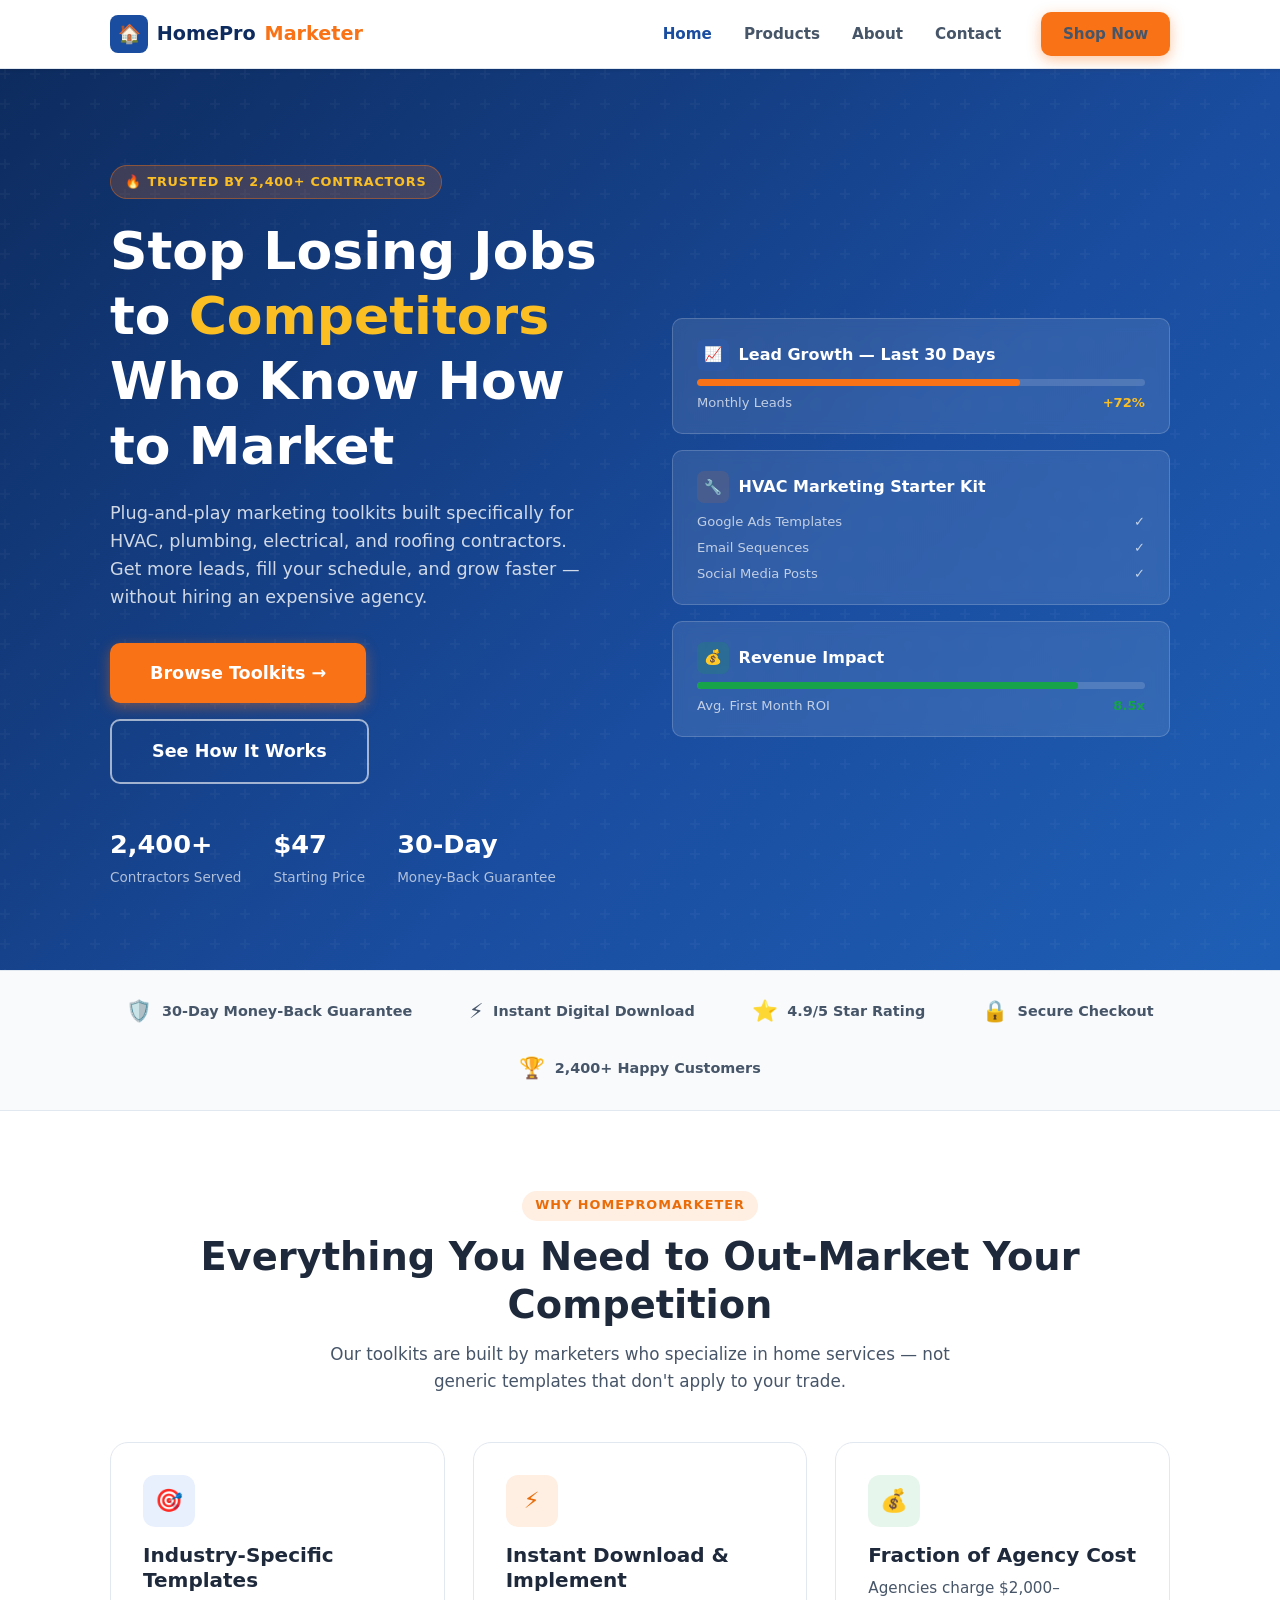
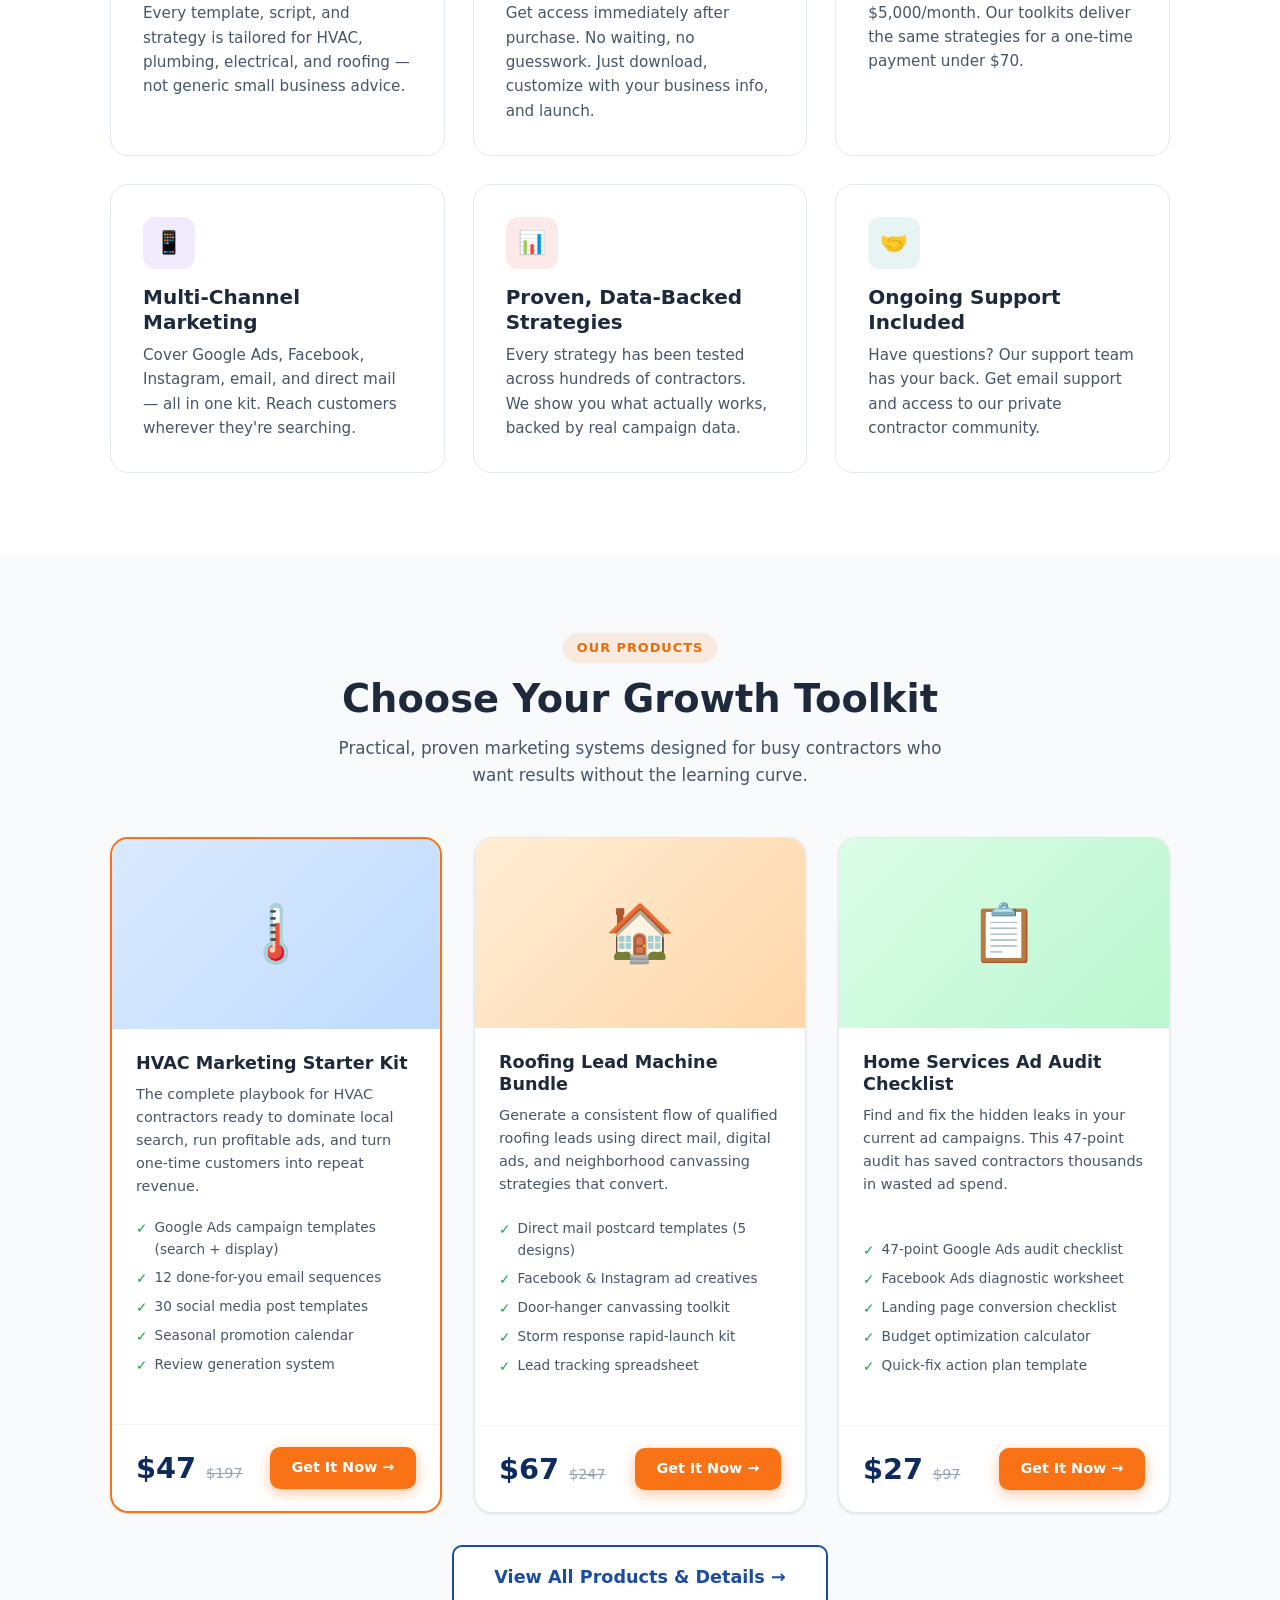
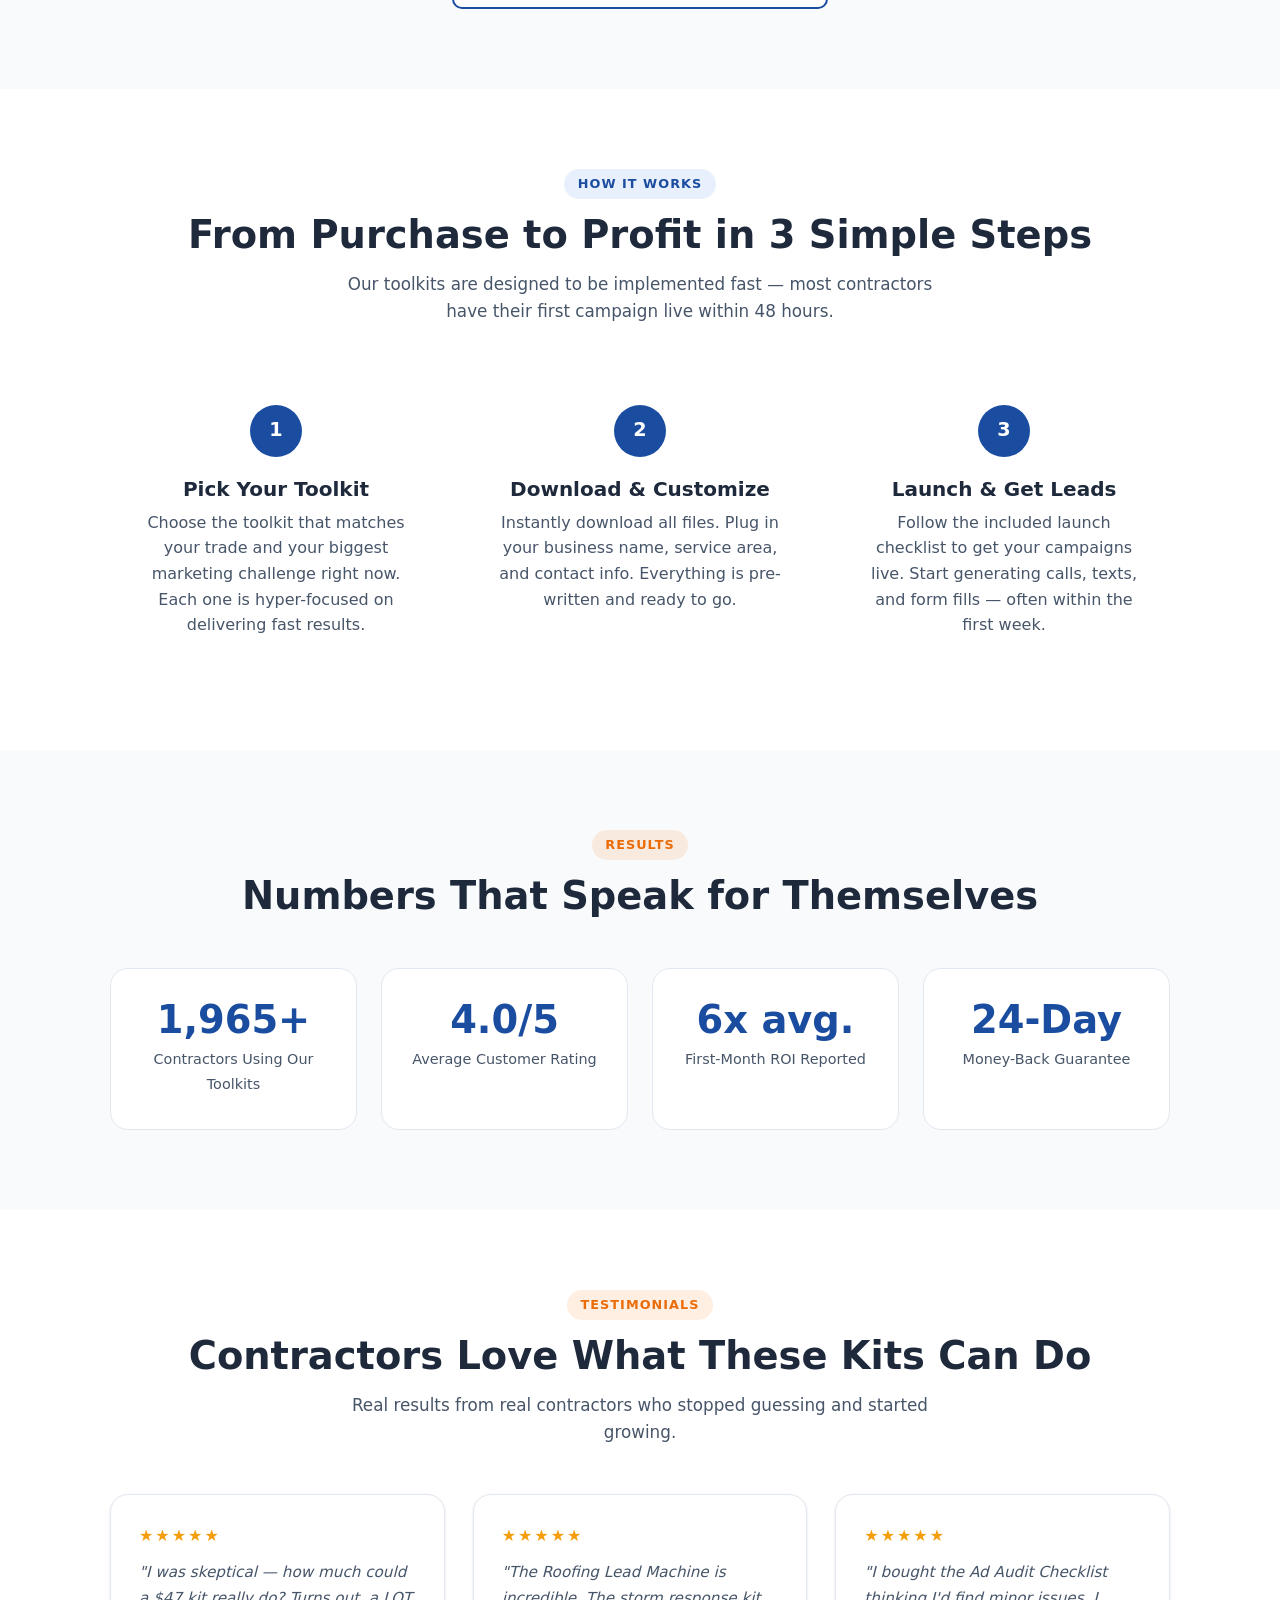
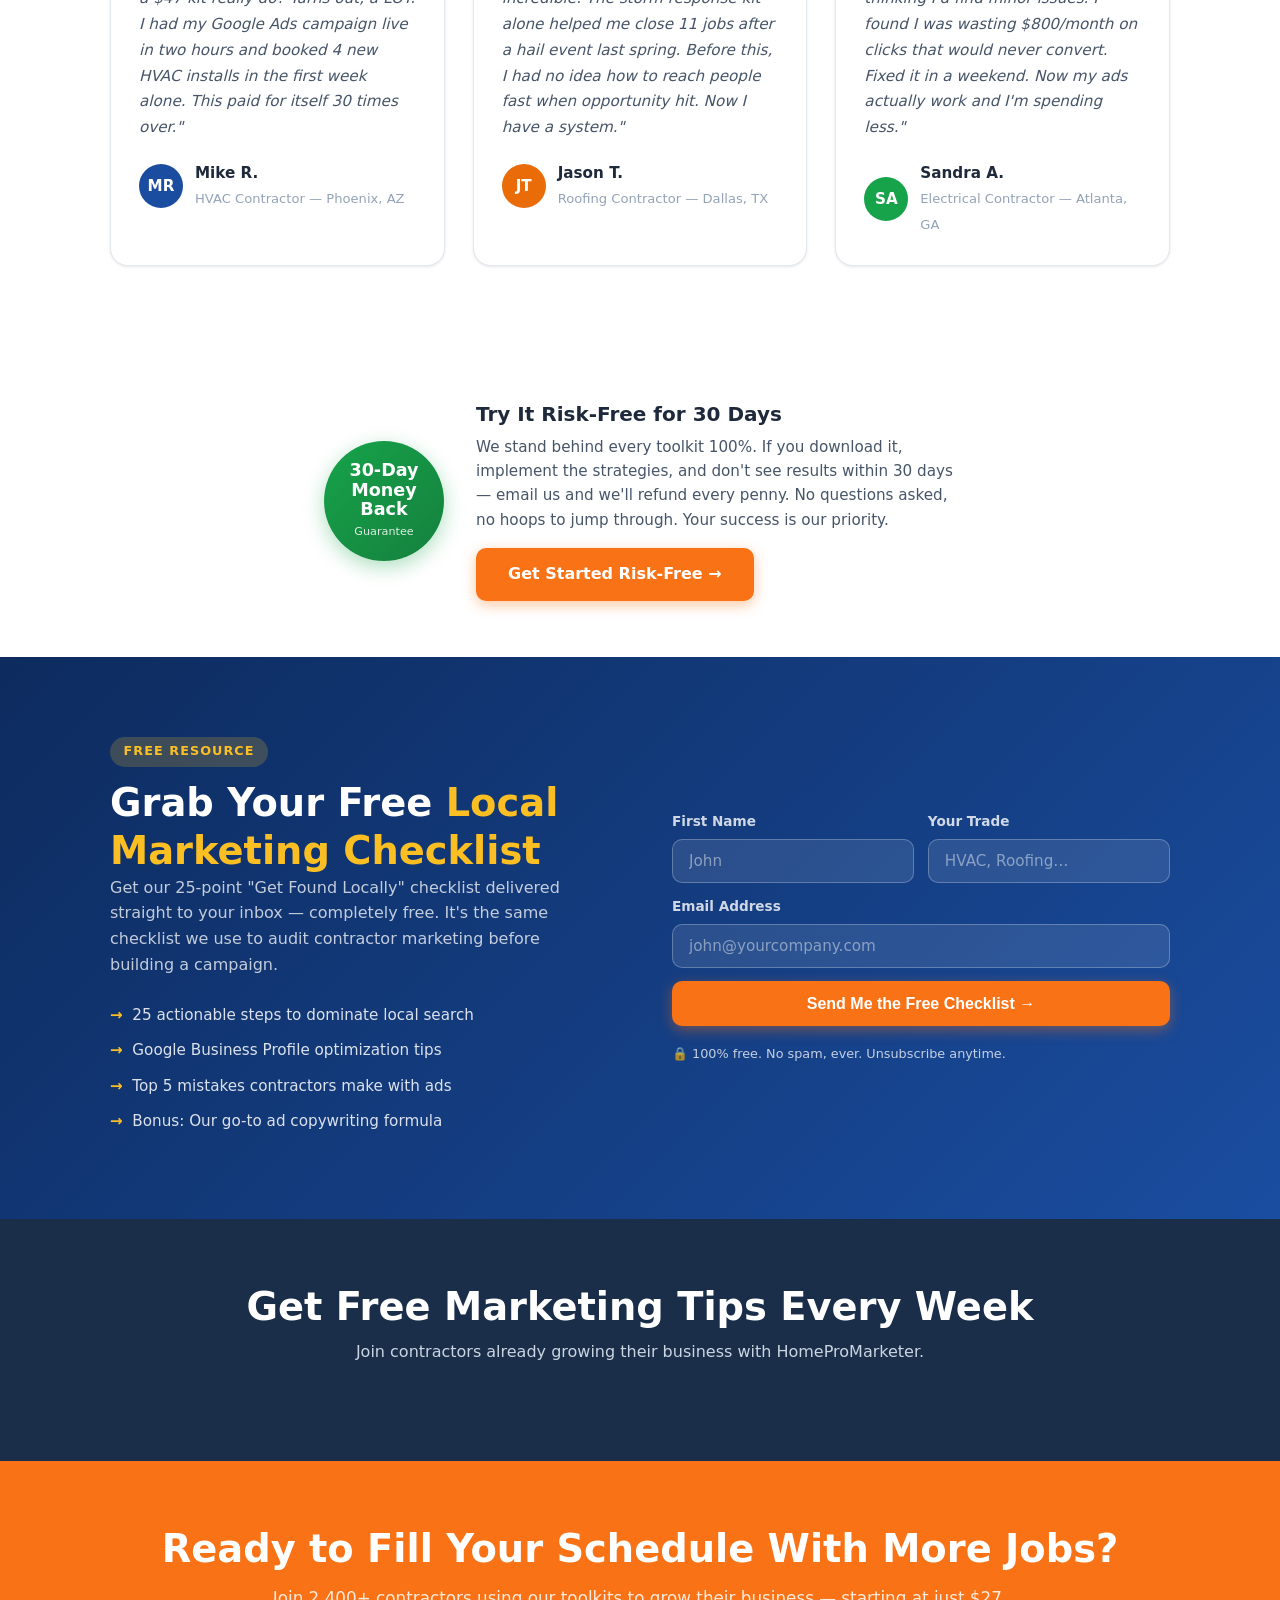
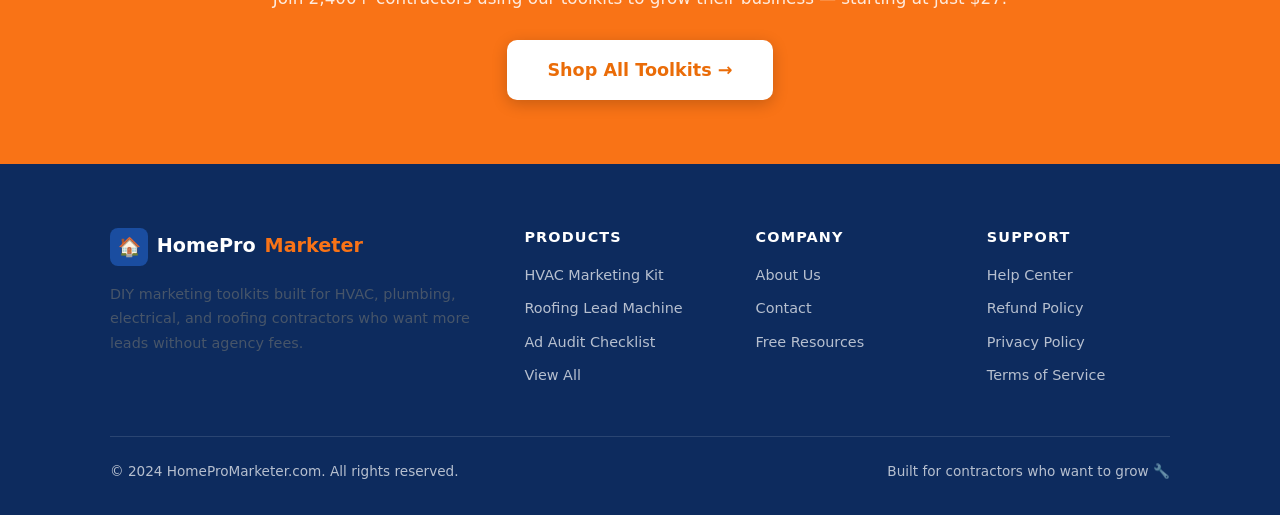
==== commit 0d7a36c8: "Add EmailOctopus email capture form" ====
--- a/index.html
+++ b/index.html
@@ -395,6 +395,15 @@
   </div>
 </section>
 
+<!-- ===== EMAILOCTOPUS SIGNUP ===== -->
+<section style="background:#1a2e4a;padding:4rem 0;text-align:center;">
+  <div class="container">
+    <h2 style="color:#ffffff;margin-bottom:0.5rem;">Get Free Marketing Tips Every Week</h2>
+    <p style="color:#cbd5e1;margin-bottom:2rem;">Join contractors already growing their business with HomeProMarketer.</p>
+    <script async src="https://eocampaign1.com/form/e414008c-2f94-11f1-a9ed-95e27bb275fe.js" data-form="e414008c-2f94-11f1-a9ed-95e27bb275fe"></script>
+  </div>
+</section>
+
 <!-- ===== CTA BANNER ===== -->
 <section class="cta-banner">
   <div class="container">
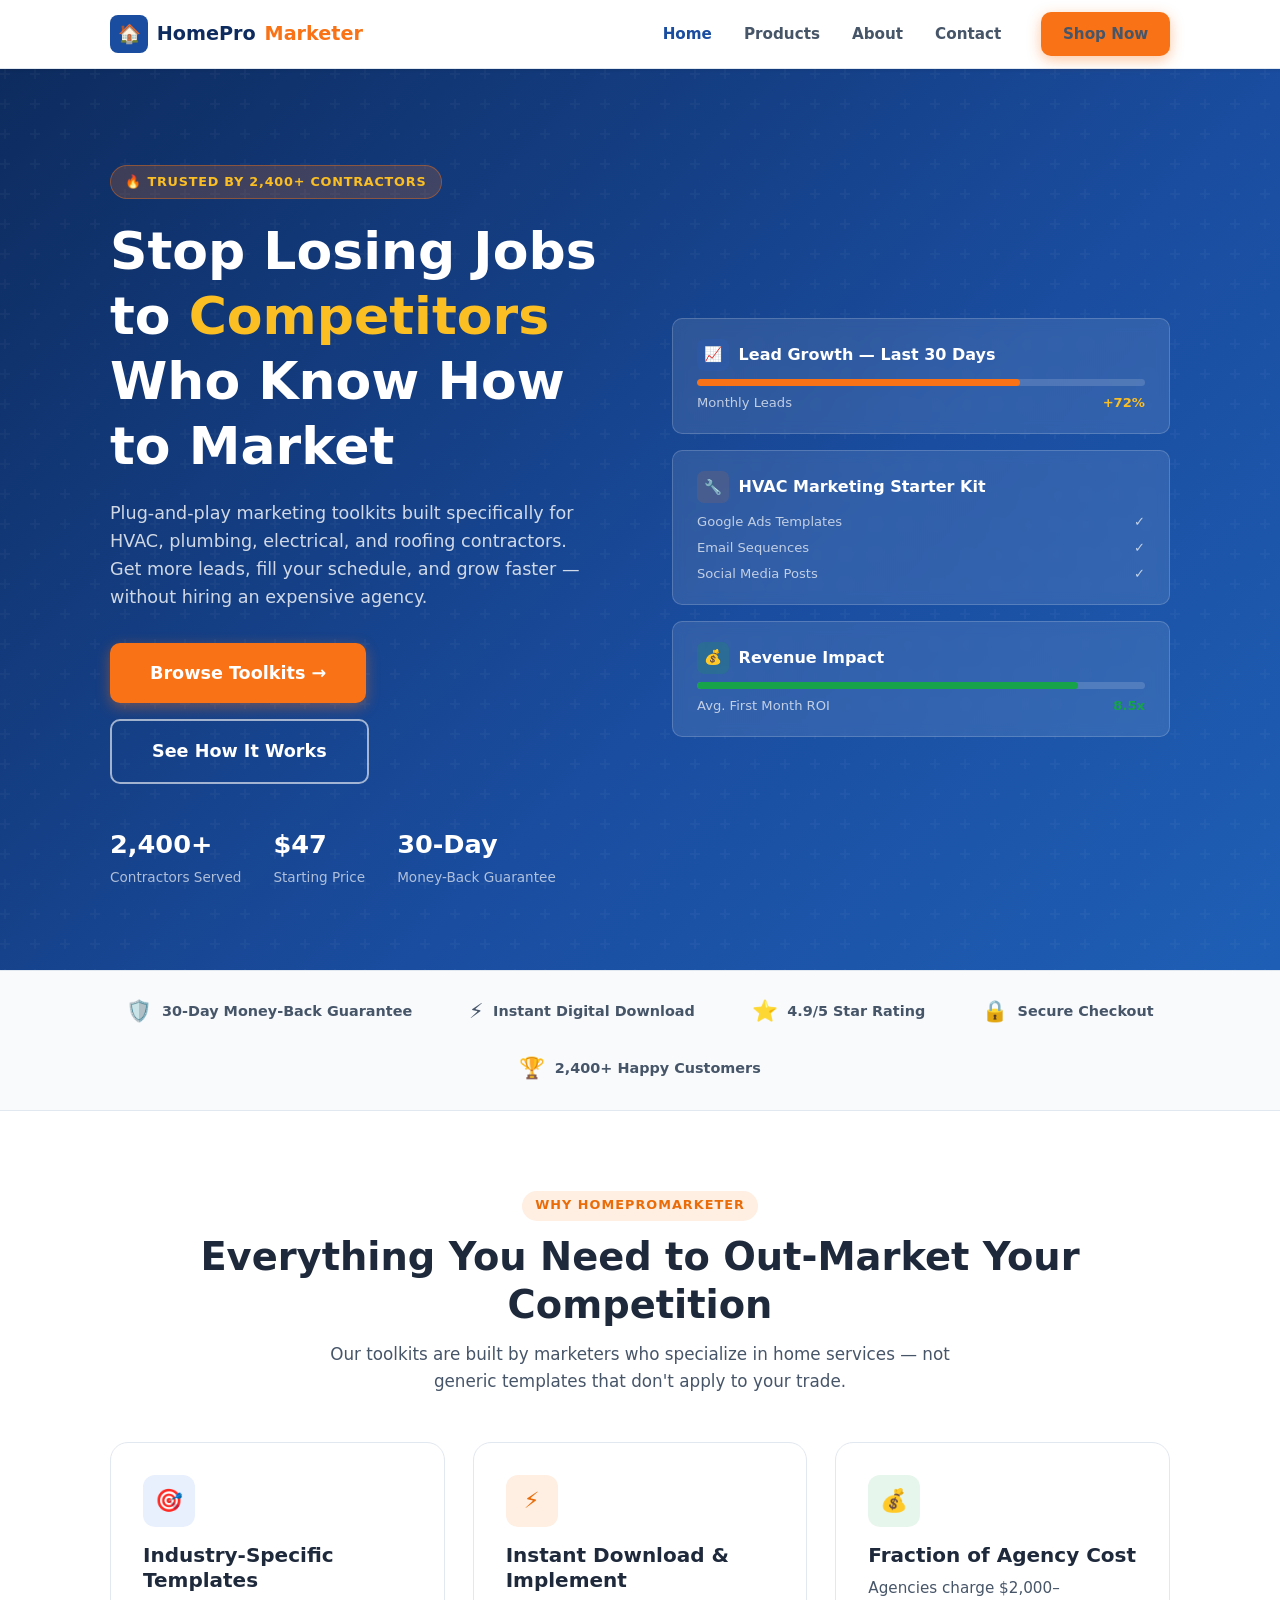
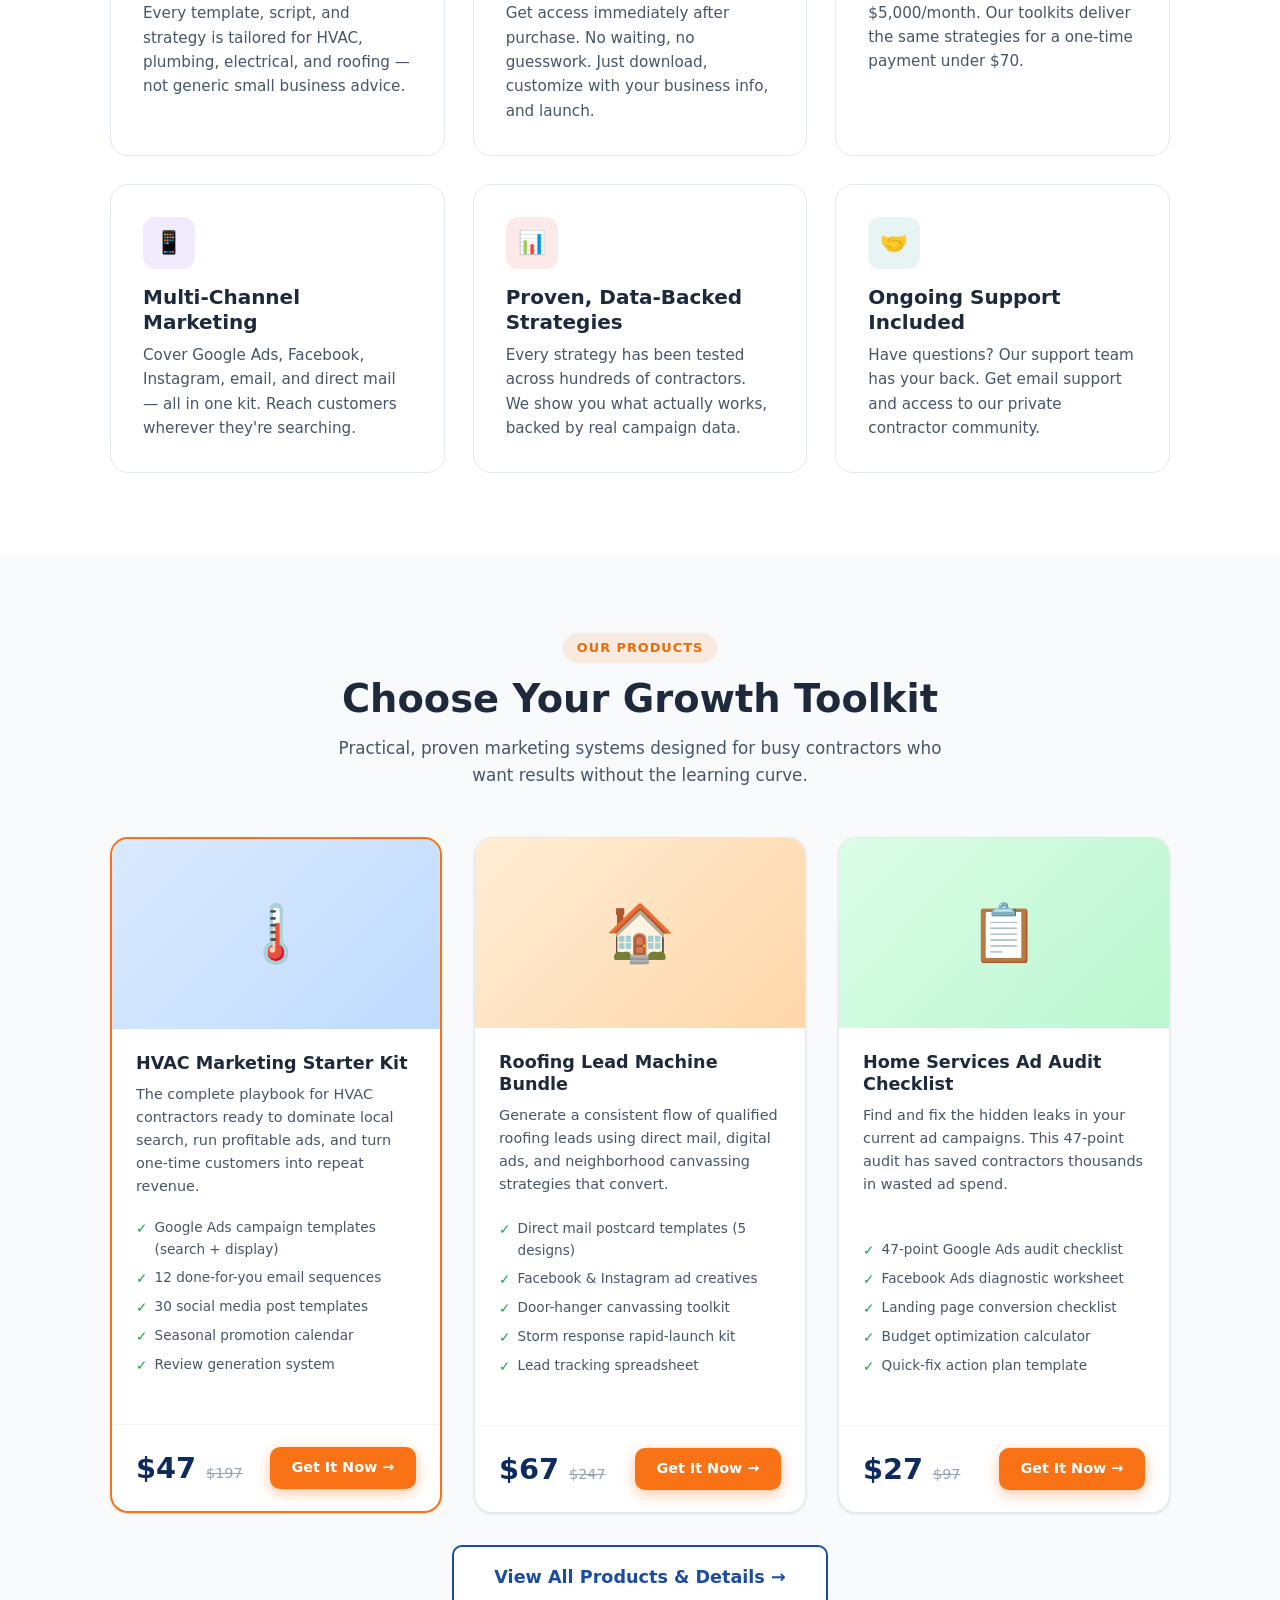
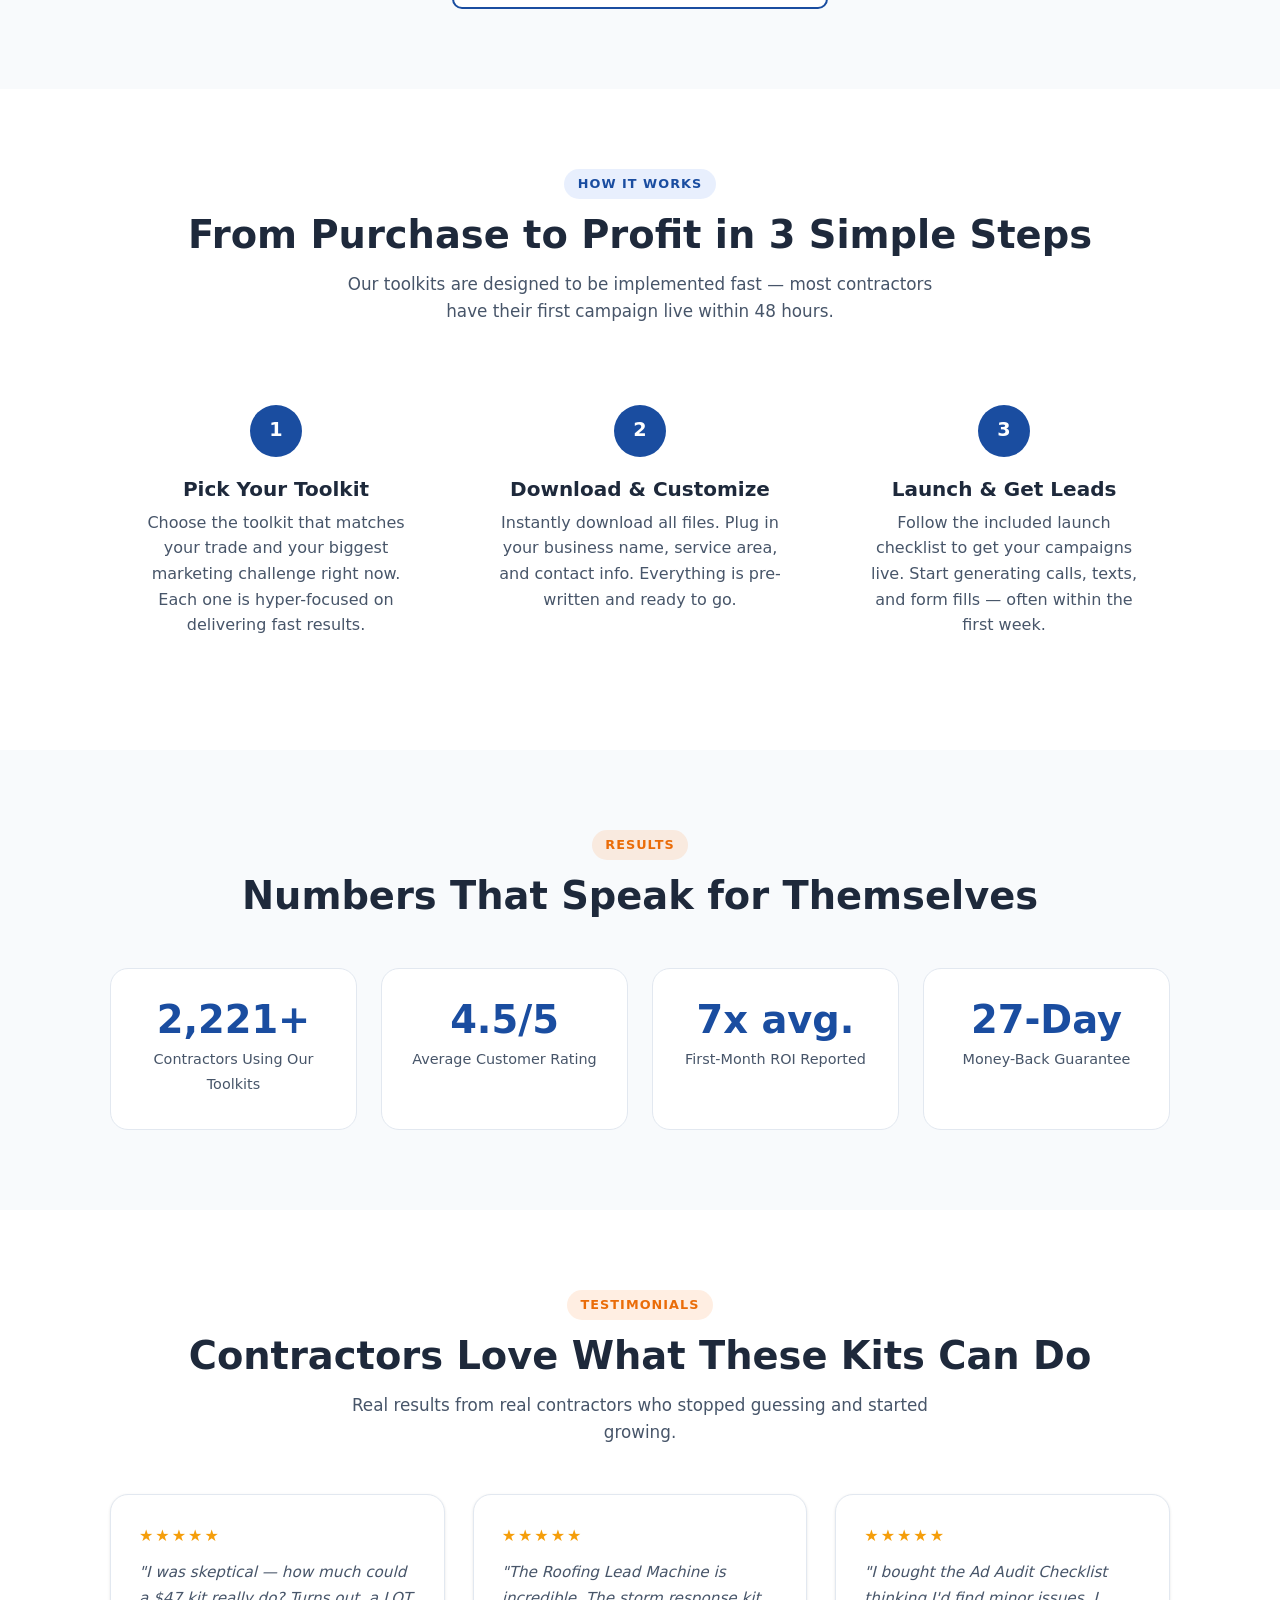
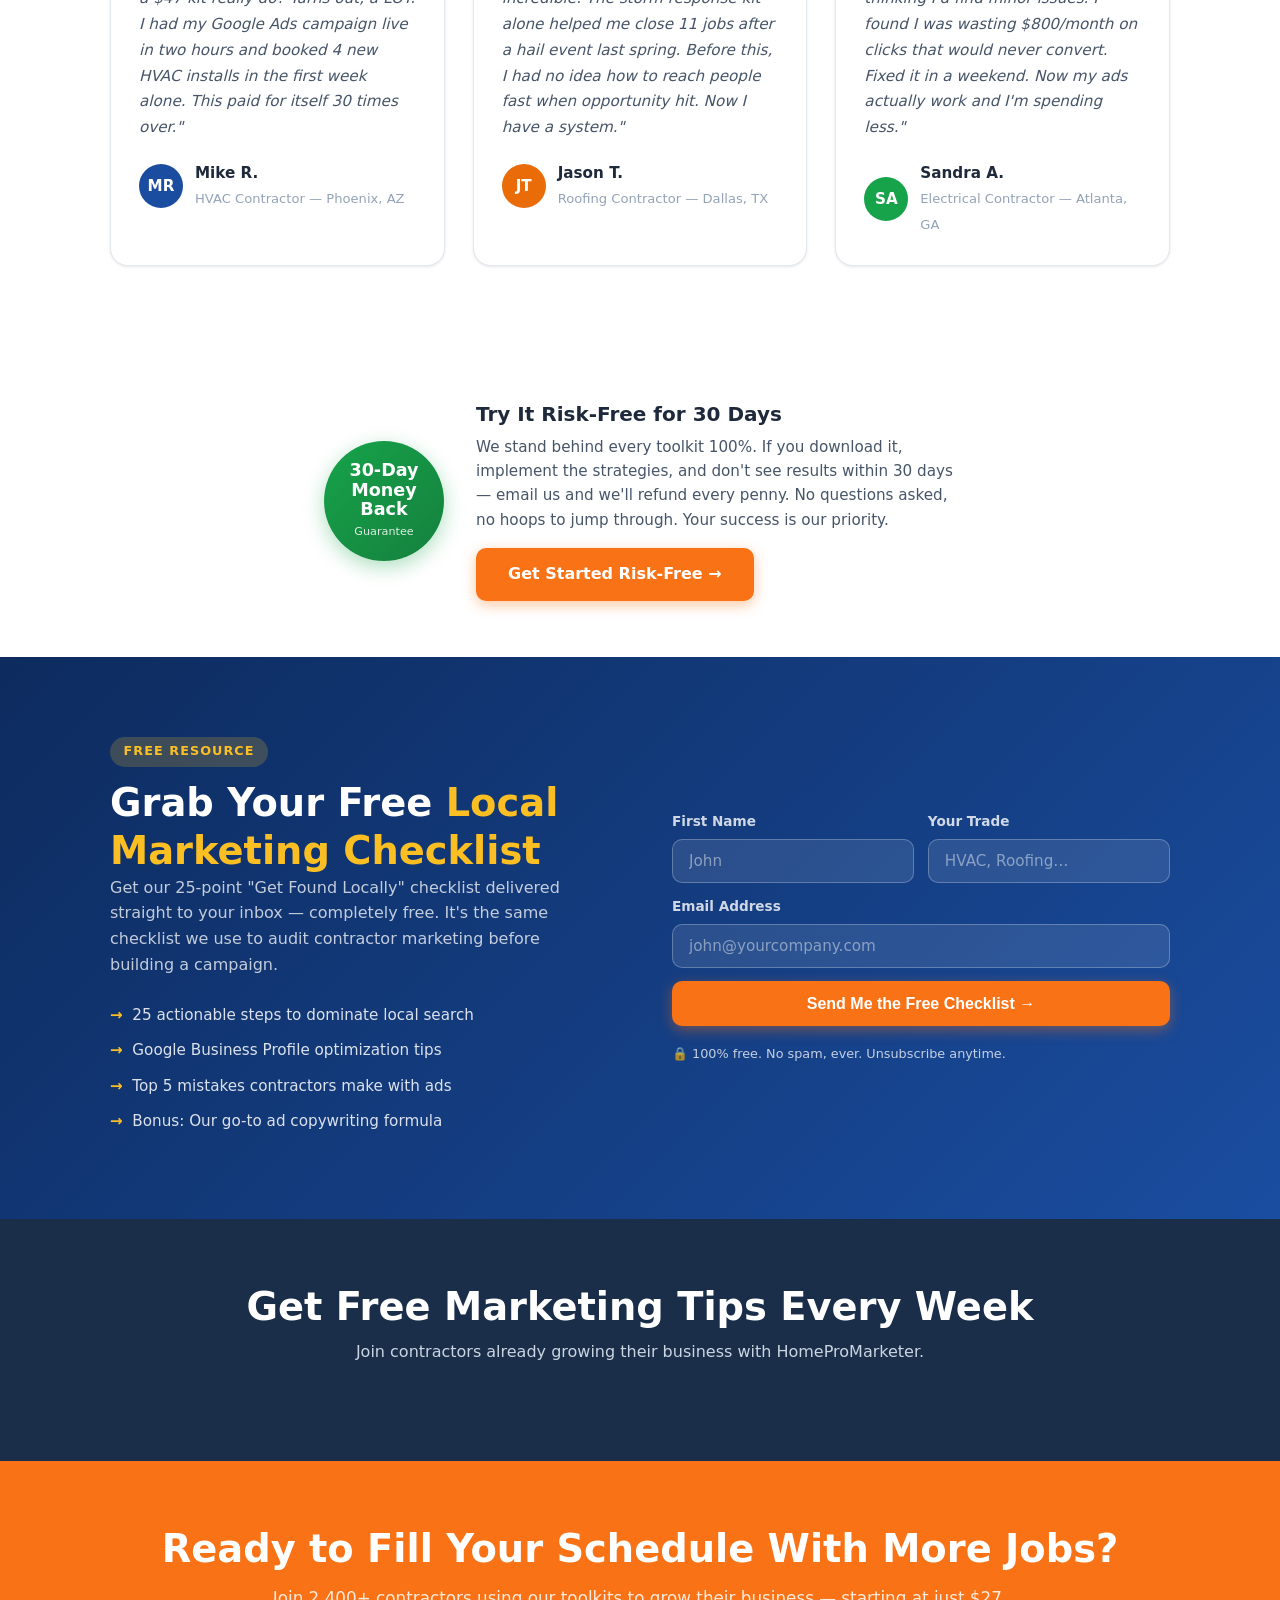
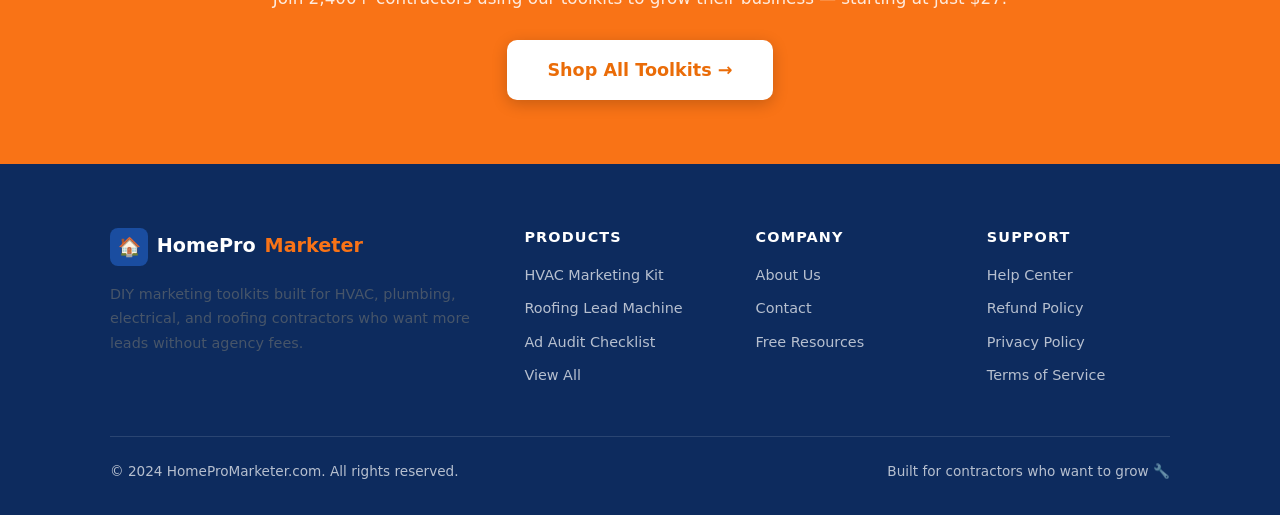
==== commit a32b8824: "Fix email form styling and centering" ====
--- a/index.html
+++ b/index.html
@@ -400,6 +400,37 @@
   <div class="container">
     <h2 style="color:#ffffff;margin-bottom:0.5rem;">Get Free Marketing Tips Every Week</h2>
     <p style="color:#cbd5e1;margin-bottom:2rem;">Join contractors already growing their business with HomeProMarketer.</p>
+    <style>
+      /* EmailOctopus form — centering & text overrides for navy background */
+      #eo-form-e414008c-2f94-11f1-a9ed-95e27bb275fe,
+      .eo-form {
+        max-width: 600px !important;
+        margin: 0 auto !important;
+        text-align: center !important;
+      }
+
+      #eo-form-e414008c-2f94-11f1-a9ed-95e27bb275fe *,
+      .eo-form * {
+        color: #ffffff !important;
+        text-align: center !important;
+      }
+
+      #eo-form-e414008c-2f94-11f1-a9ed-95e27bb275fe p,
+      #eo-form-e414008c-2f94-11f1-a9ed-95e27bb275fe label,
+      .eo-form p, .eo-form label {
+        color: #93b4d4 !important;
+      }
+
+      #eo-form-e414008c-2f94-11f1-a9ed-95e27bb275fe input[type="text"],
+      #eo-form-e414008c-2f94-11f1-a9ed-95e27bb275fe input[type="email"],
+      .eo-form input[type="text"],
+      .eo-form input[type="email"] {
+        background: #ffffff !important;
+        color: #1a1a1a !important;
+        border-color: #cbd5e1 !important;
+        text-align: left !important;
+      }
+    </style>
     <script async src="https://eocampaign1.com/form/e414008c-2f94-11f1-a9ed-95e27bb275fe.js" data-form="e414008c-2f94-11f1-a9ed-95e27bb275fe"></script>
   </div>
 </section>
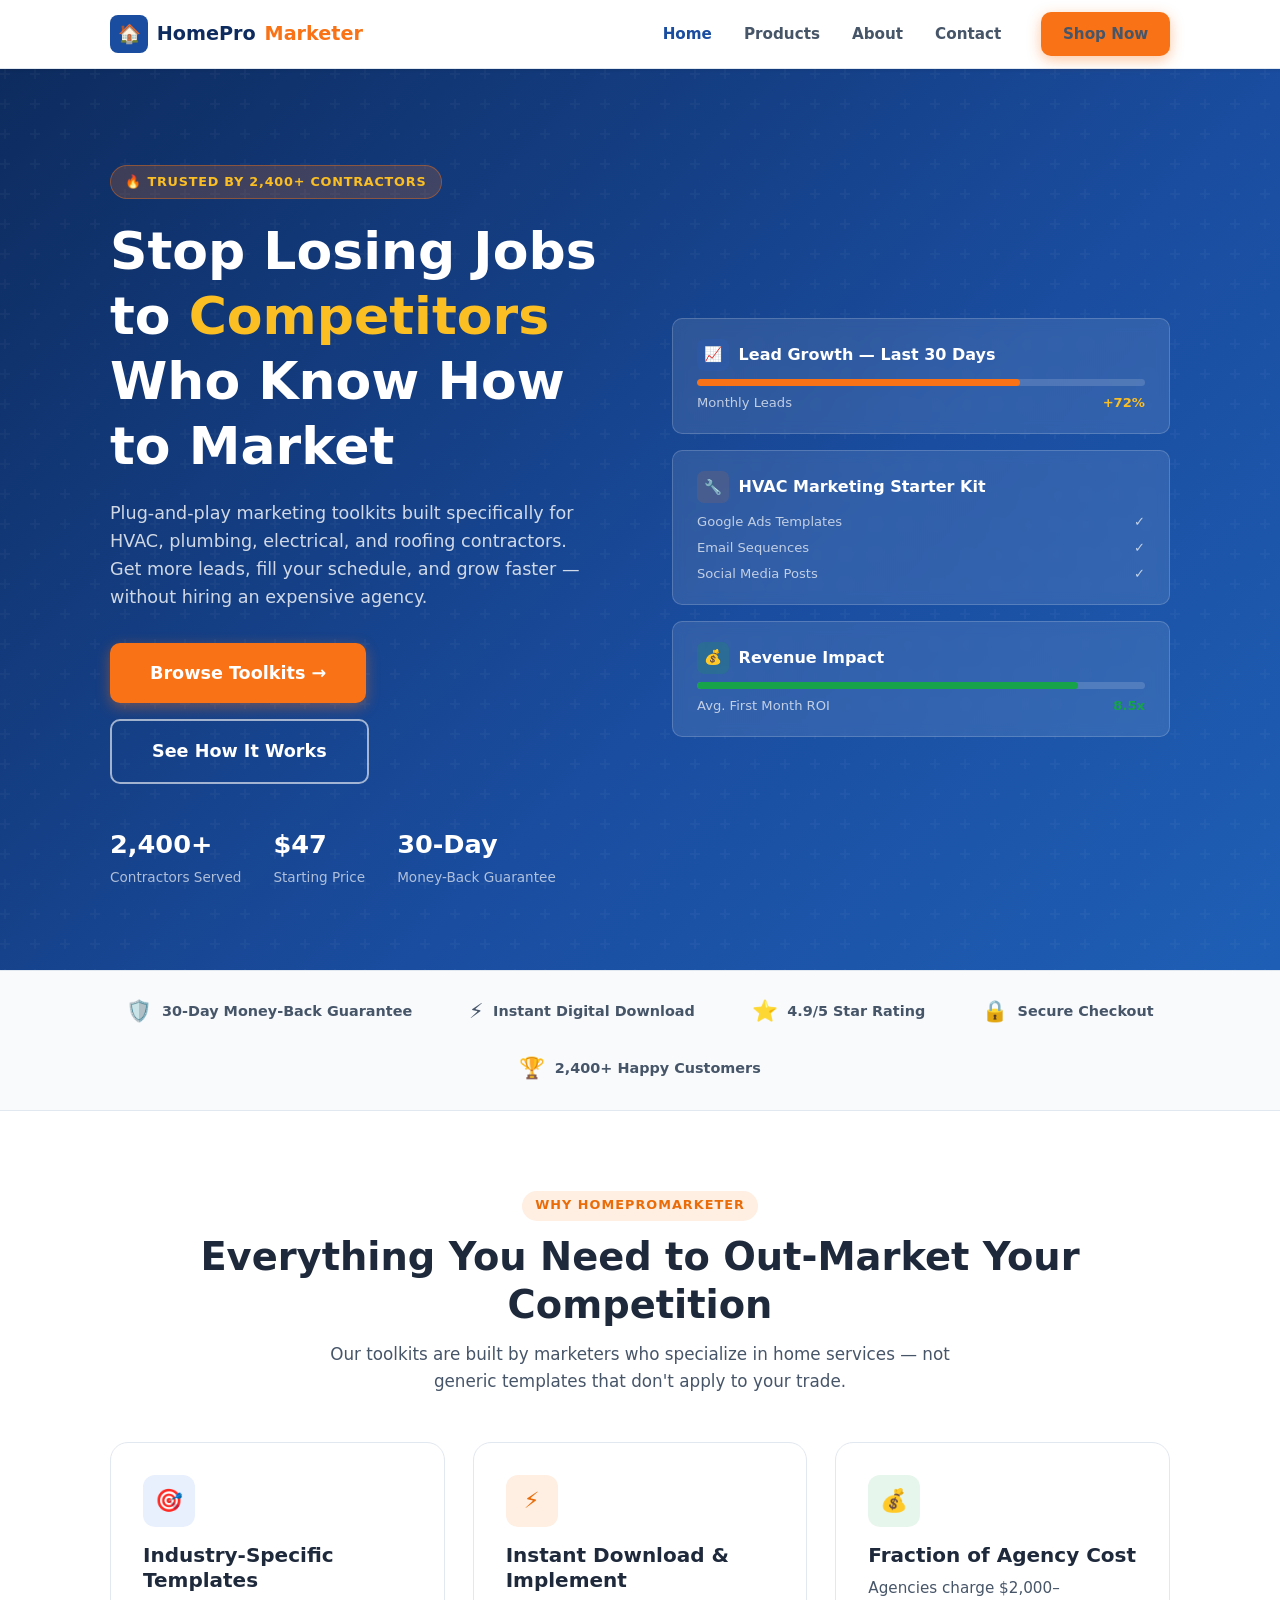
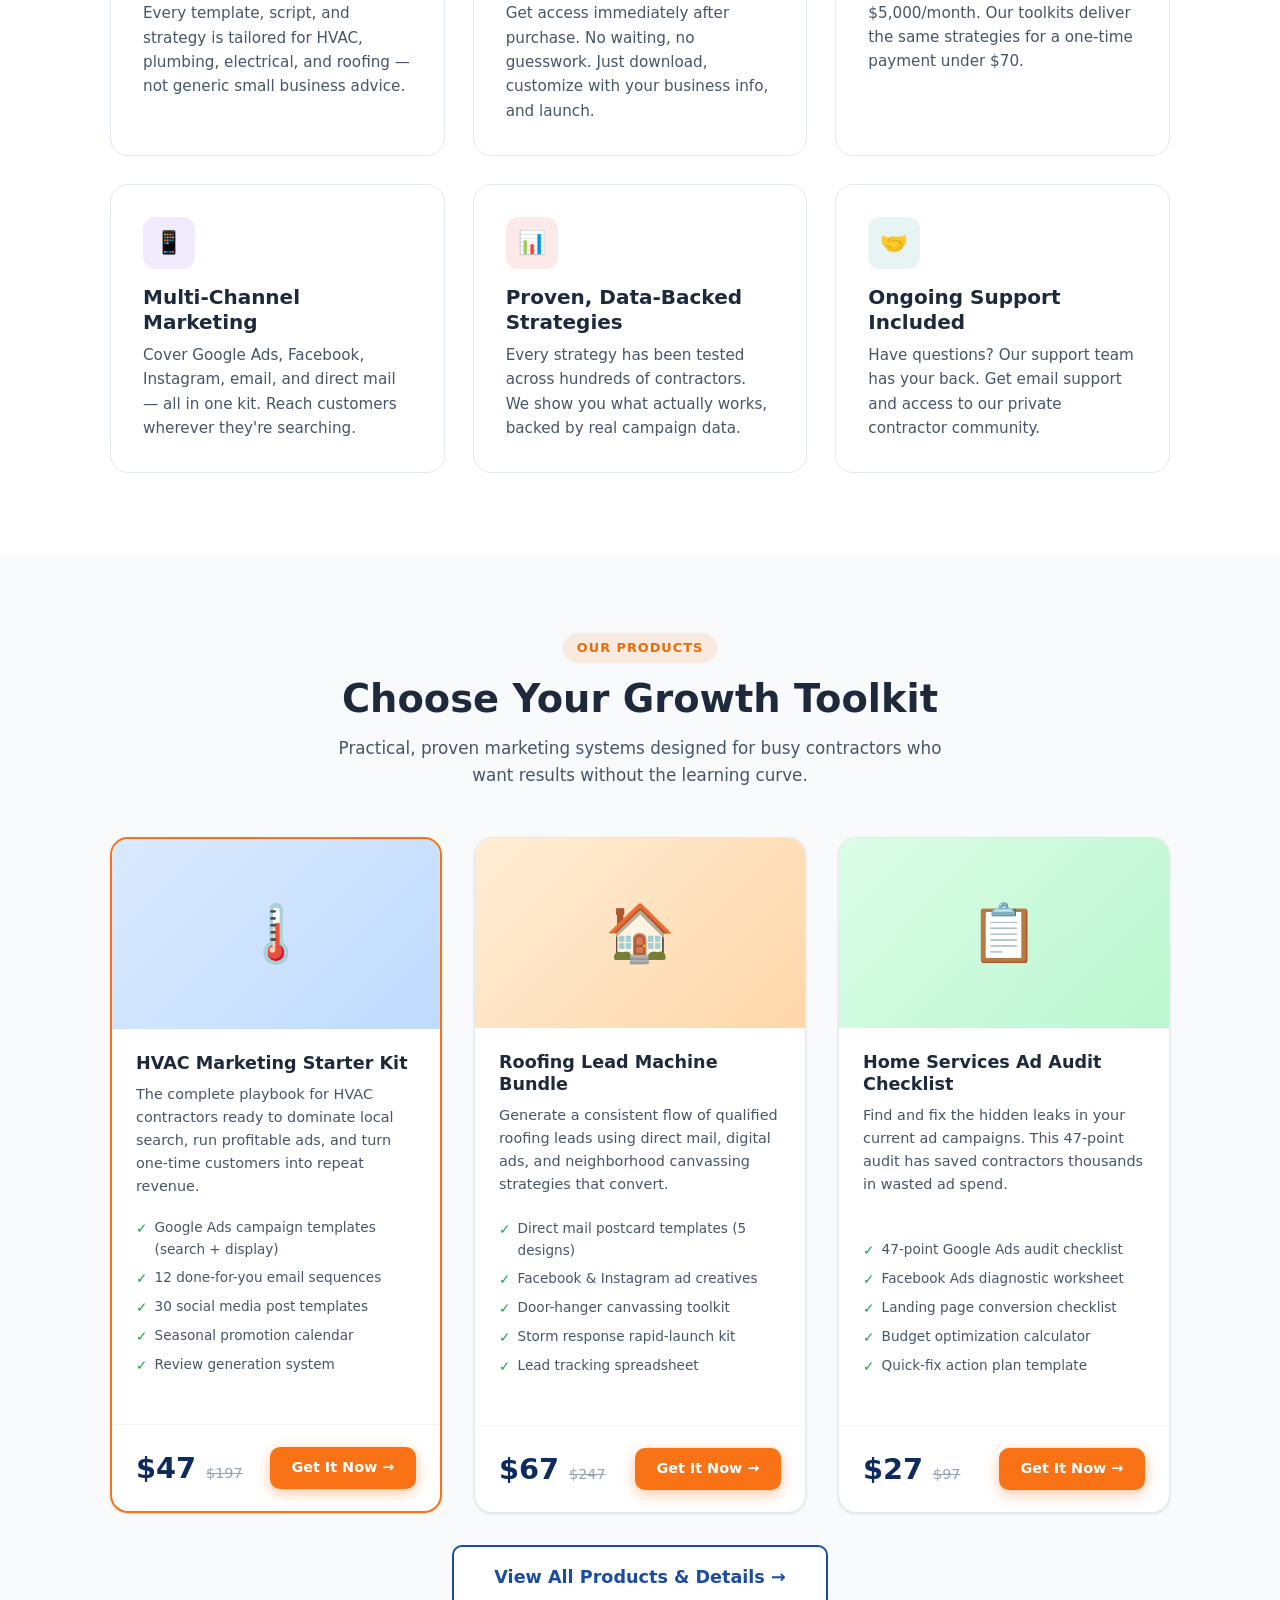
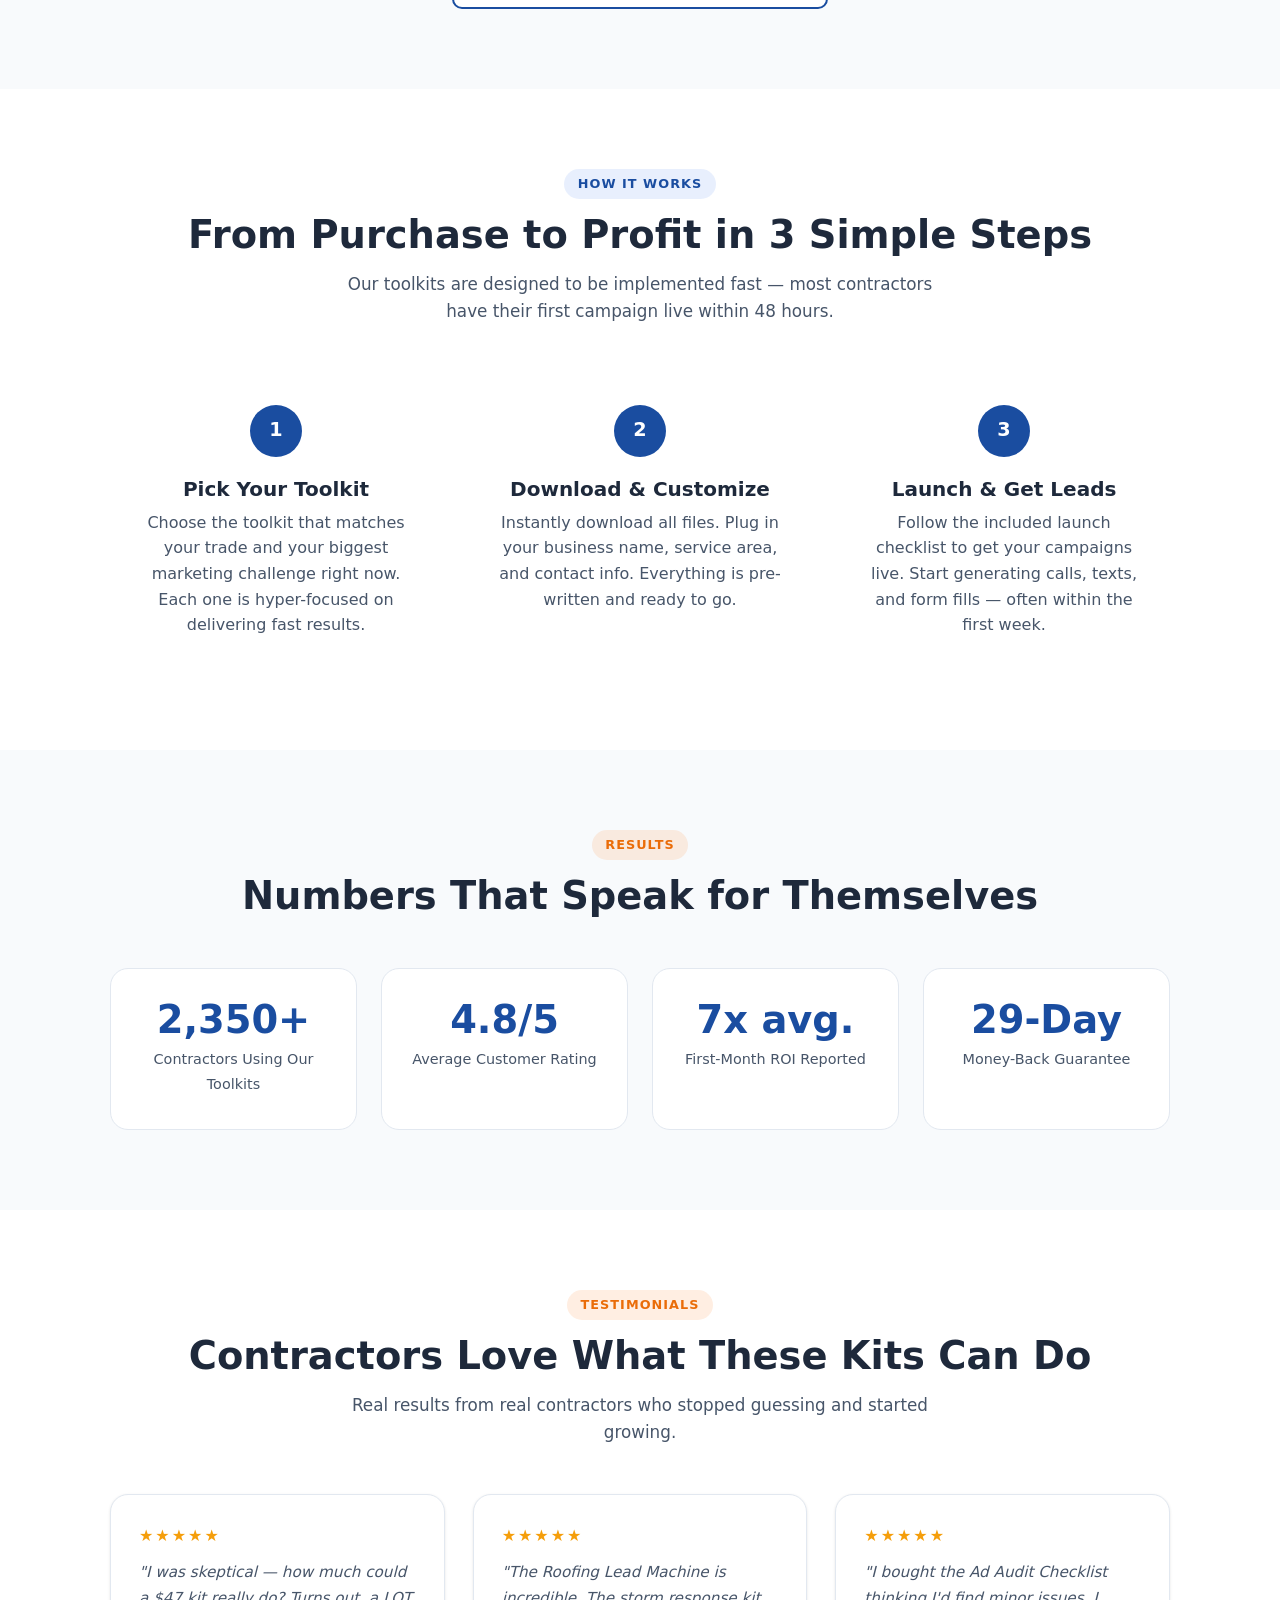
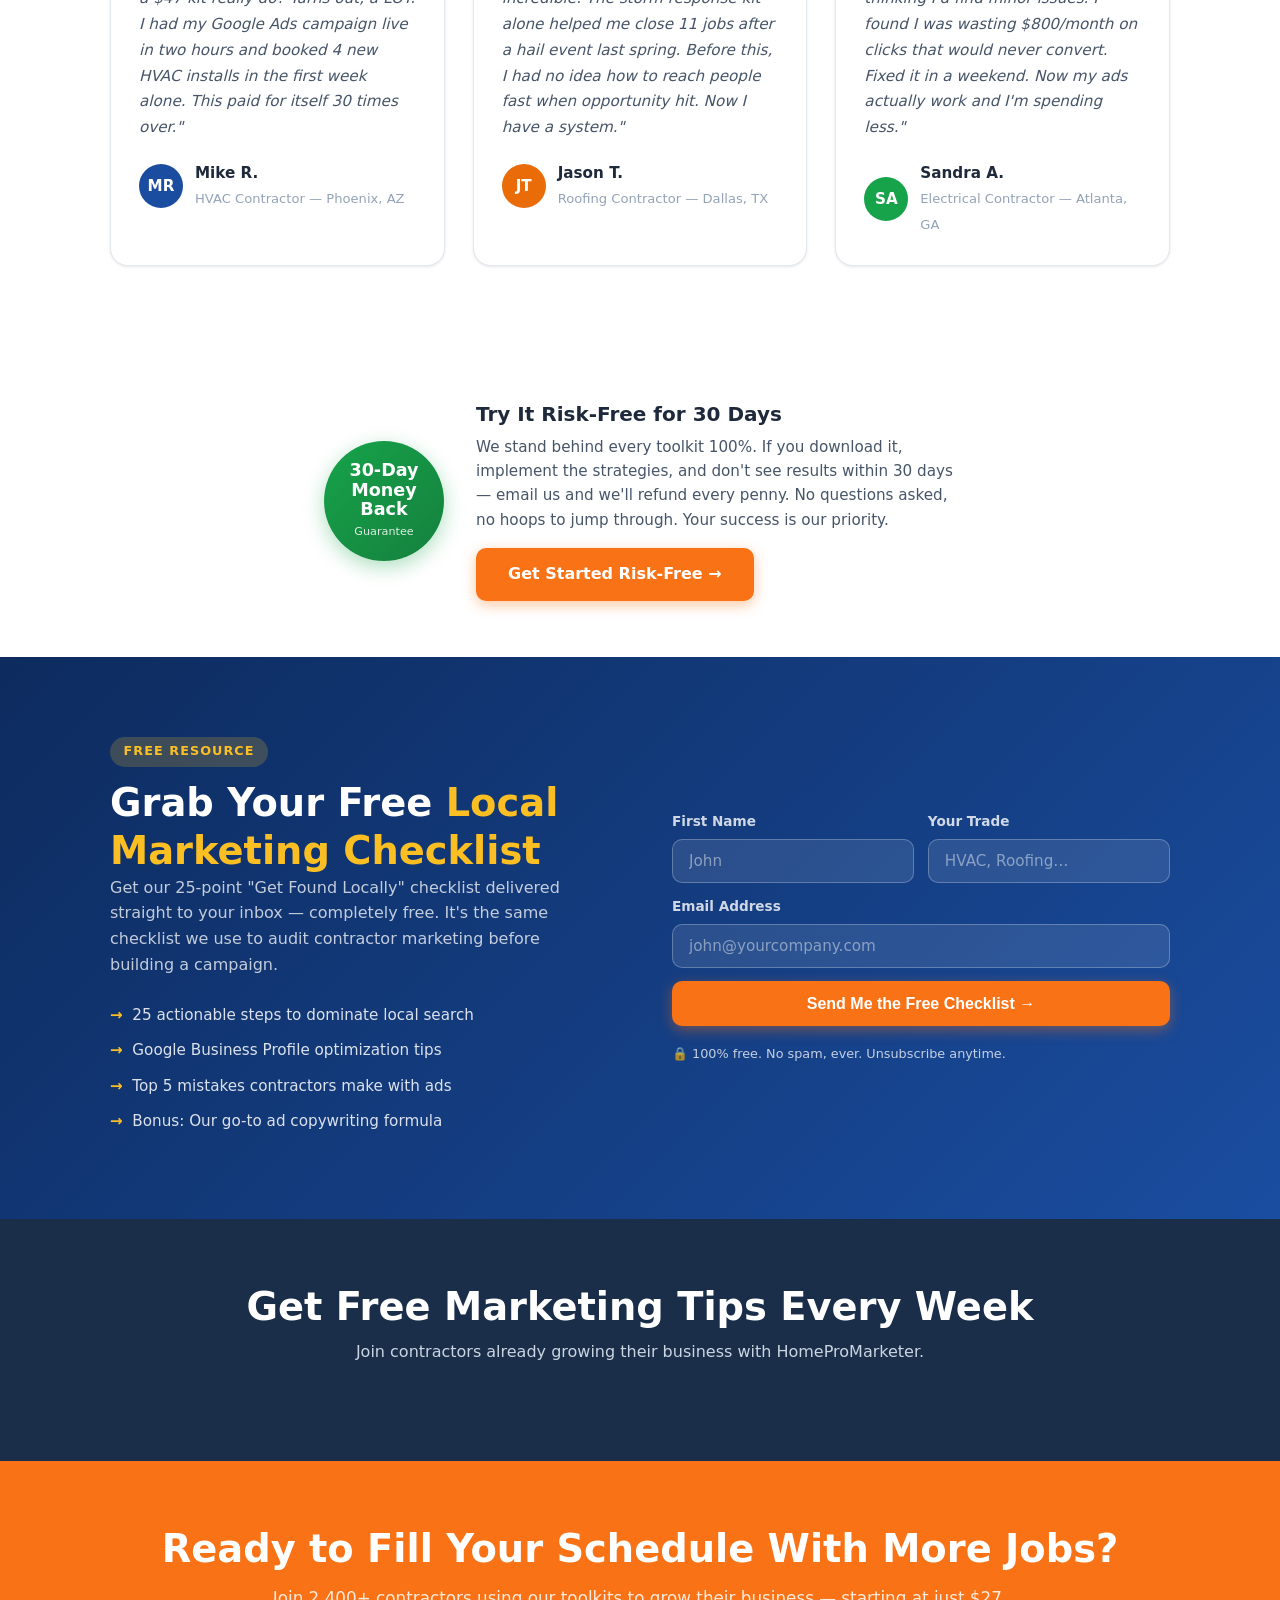
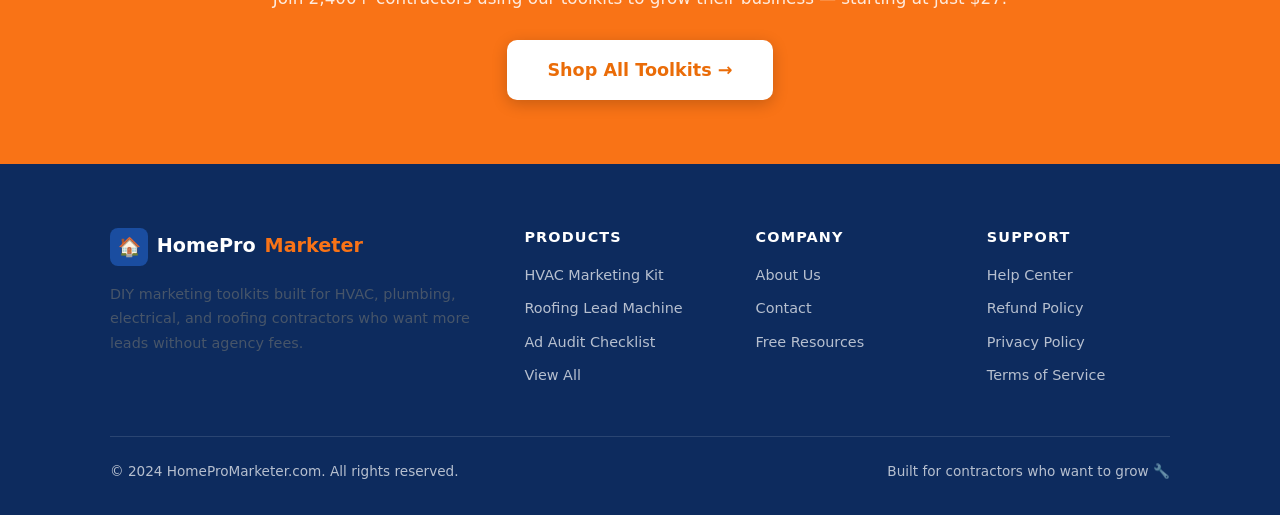
==== commit b2e8f077: "Fix email form text color and centering" ====
--- a/index.html
+++ b/index.html
@@ -401,37 +401,16 @@
     <h2 style="color:#ffffff;margin-bottom:0.5rem;">Get Free Marketing Tips Every Week</h2>
     <p style="color:#cbd5e1;margin-bottom:2rem;">Join contractors already growing their business with HomeProMarketer.</p>
     <style>
-      /* EmailOctopus form — centering & text overrides for navy background */
-      #eo-form-e414008c-2f94-11f1-a9ed-95e27bb275fe,
-      .eo-form {
-        max-width: 600px !important;
-        margin: 0 auto !important;
-        text-align: center !important;
-      }
-
-      #eo-form-e414008c-2f94-11f1-a9ed-95e27bb275fe *,
-      .eo-form * {
-        color: #ffffff !important;
-        text-align: center !important;
-      }
-
-      #eo-form-e414008c-2f94-11f1-a9ed-95e27bb275fe p,
-      #eo-form-e414008c-2f94-11f1-a9ed-95e27bb275fe label,
-      .eo-form p, .eo-form label {
-        color: #93b4d4 !important;
-      }
-
-      #eo-form-e414008c-2f94-11f1-a9ed-95e27bb275fe input[type="text"],
-      #eo-form-e414008c-2f94-11f1-a9ed-95e27bb275fe input[type="email"],
-      .eo-form input[type="text"],
-      .eo-form input[type="email"] {
-        background: #ffffff !important;
-        color: #1a1a1a !important;
-        border-color: #cbd5e1 !important;
-        text-align: left !important;
-      }
+.eocampaign-form-wrapper * { color: #ffffff !important; }
+.eocampaign-form-wrapper { max-width: 600px !important; margin: 0 auto !important; text-align: center !important; }
+.eocampaign-form-wrapper h2 { color: #ffffff !important; text-align: center !important; }
+.eocampaign-form-wrapper p { color: #93b4d4 !important; text-align: center !important; }
+.eocampaign-form-wrapper input { color: #1a2e4a !important; text-align: left !important; background: #ffffff !important; }
+.eocampaign-form-wrapper button { background: #f97316 !important; color: #ffffff !important; }
     </style>
-    <script async src="https://eocampaign1.com/form/e414008c-2f94-11f1-a9ed-95e27bb275fe.js" data-form="e414008c-2f94-11f1-a9ed-95e27bb275fe"></script>
+    <div class="eocampaign-form-wrapper">
+      <script async src="https://eocampaign1.com/form/e414008c-2f94-11f1-a9ed-95e27bb275fe.js" data-form="e414008c-2f94-11f1-a9ed-95e27bb275fe"></script>
+    </div>
   </div>
 </section>
 
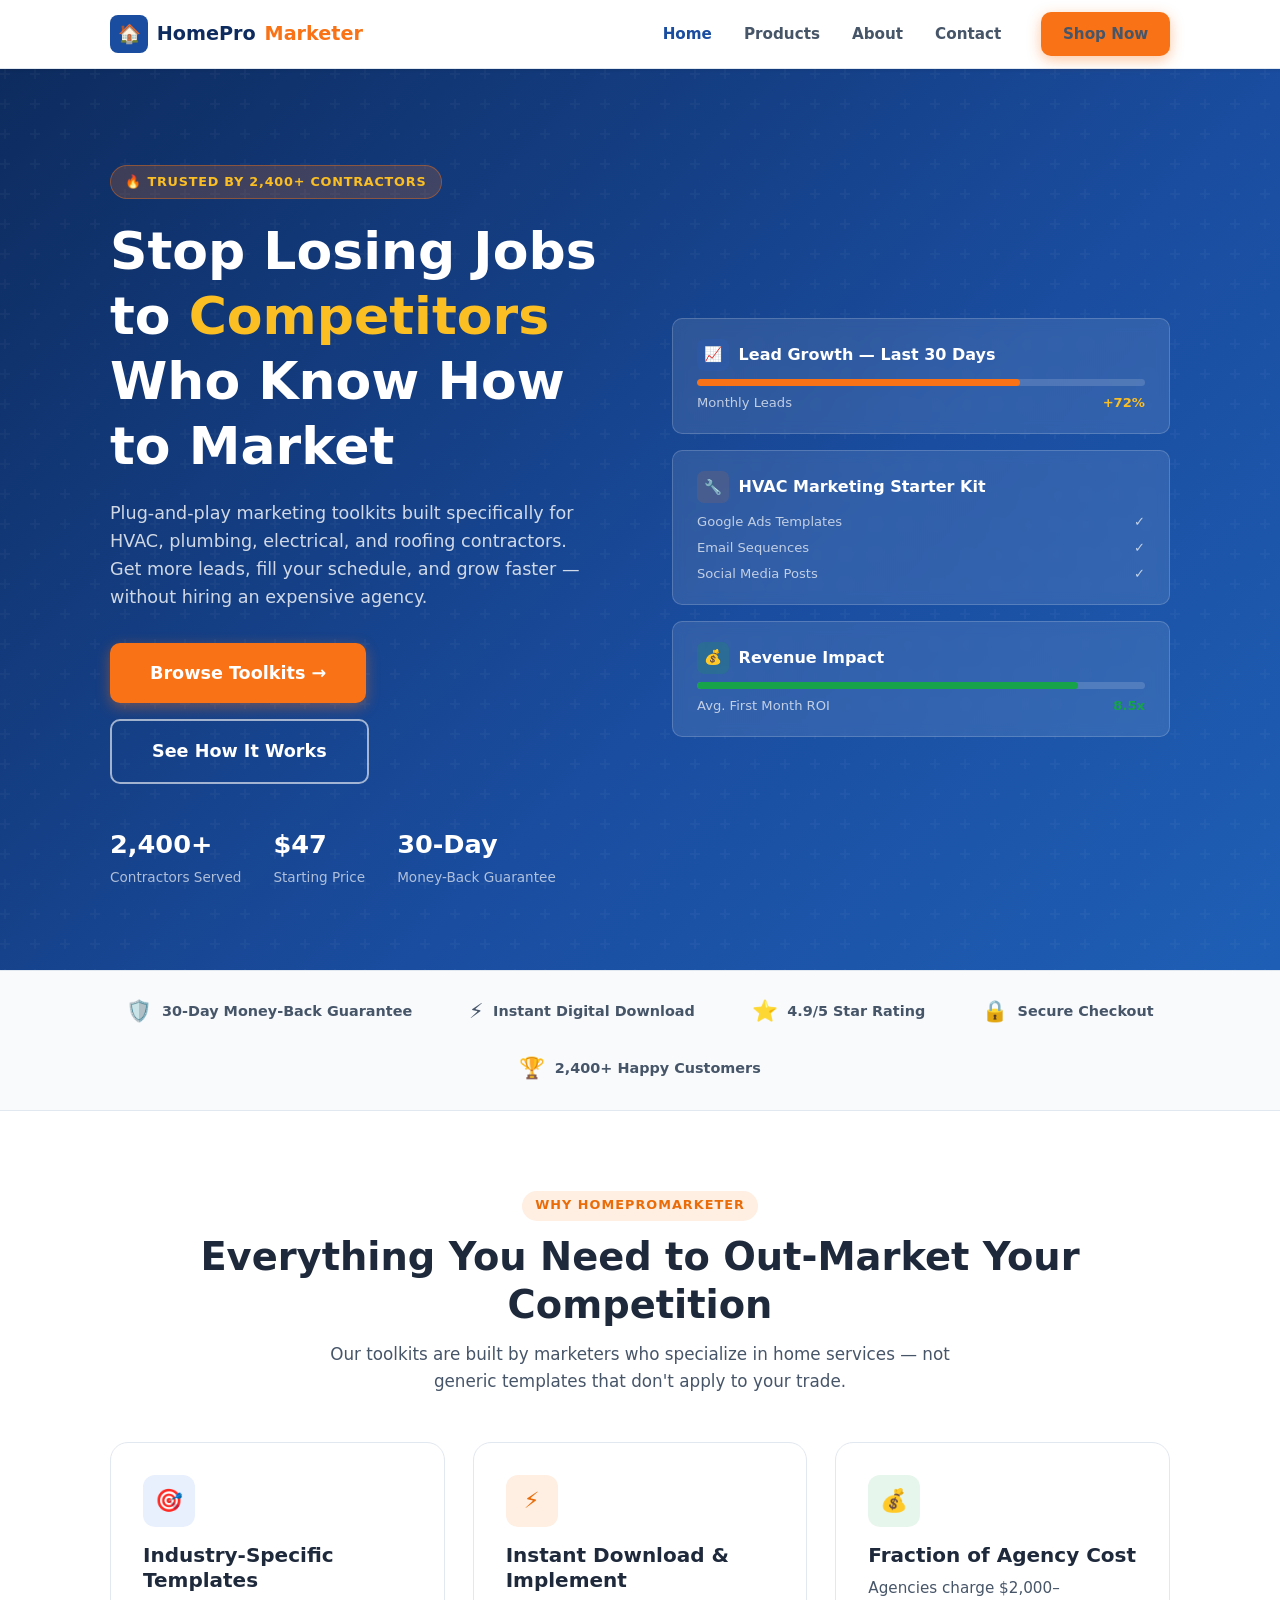
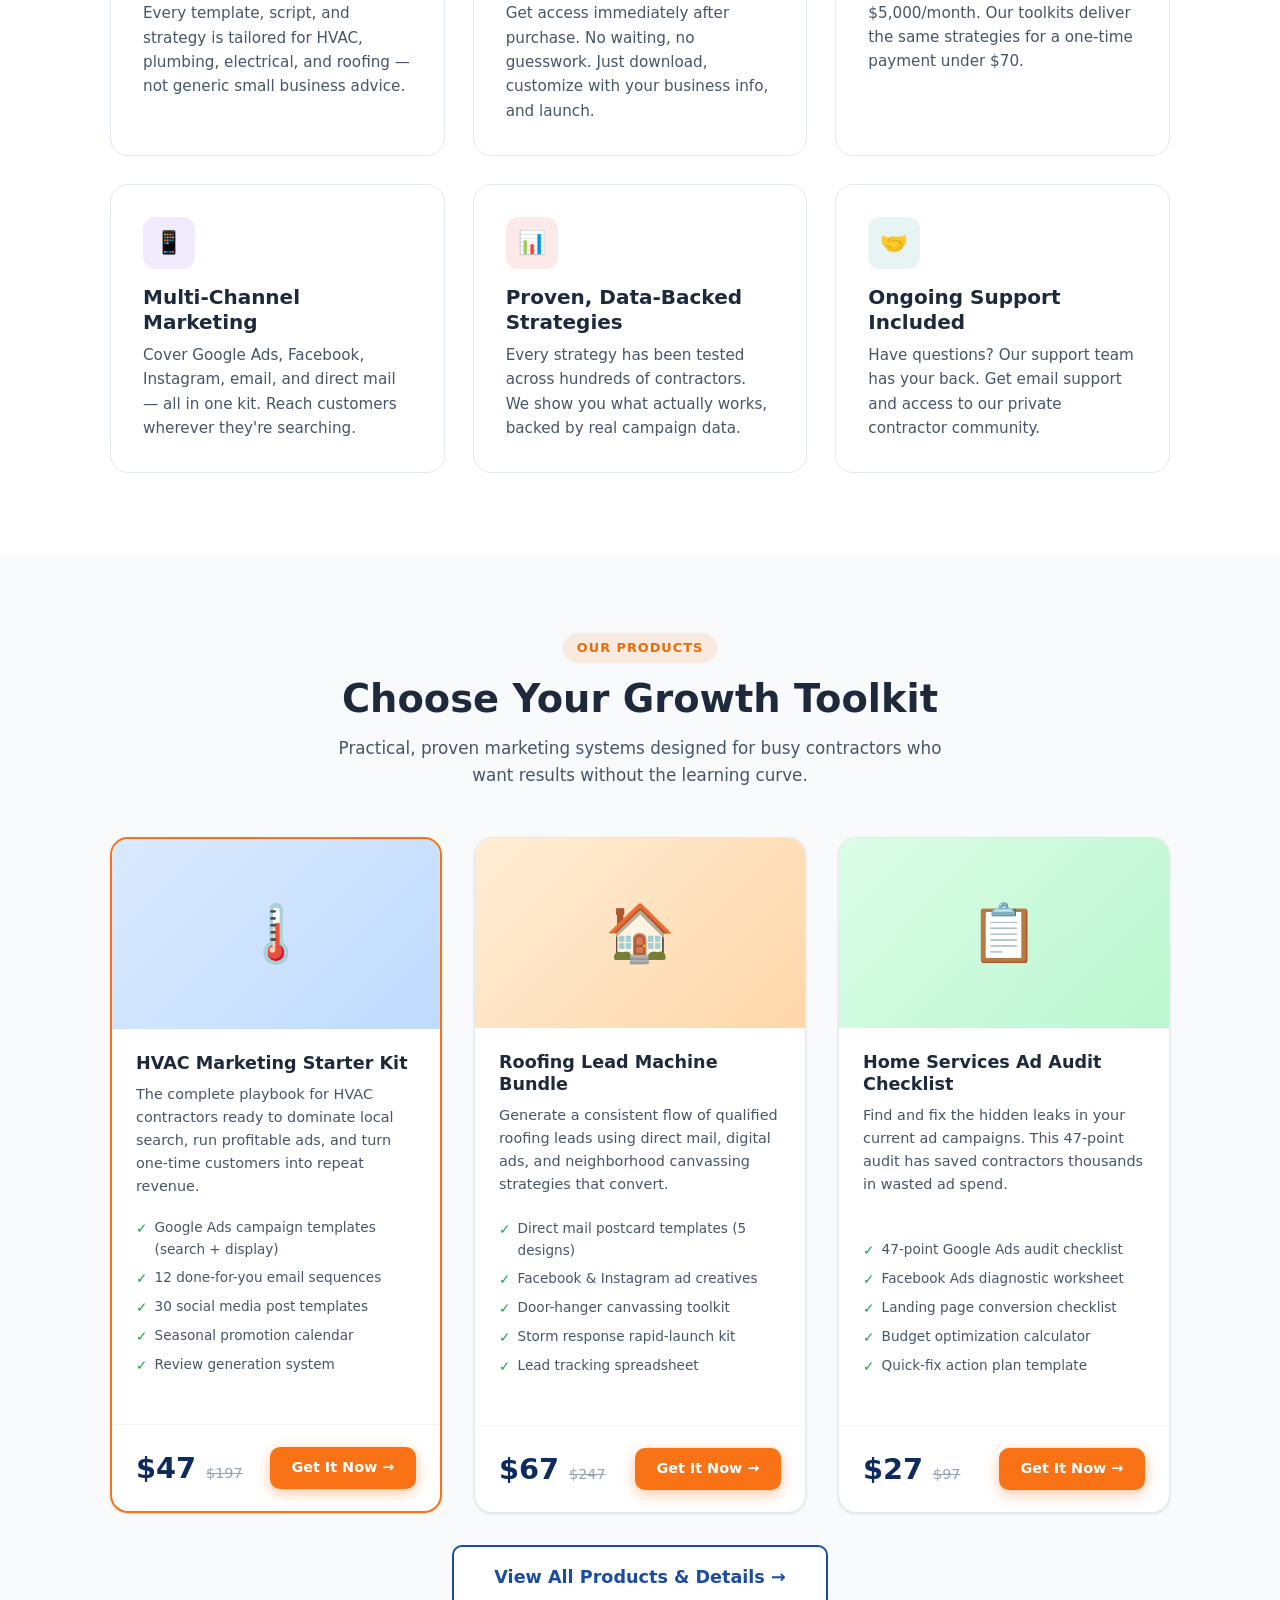
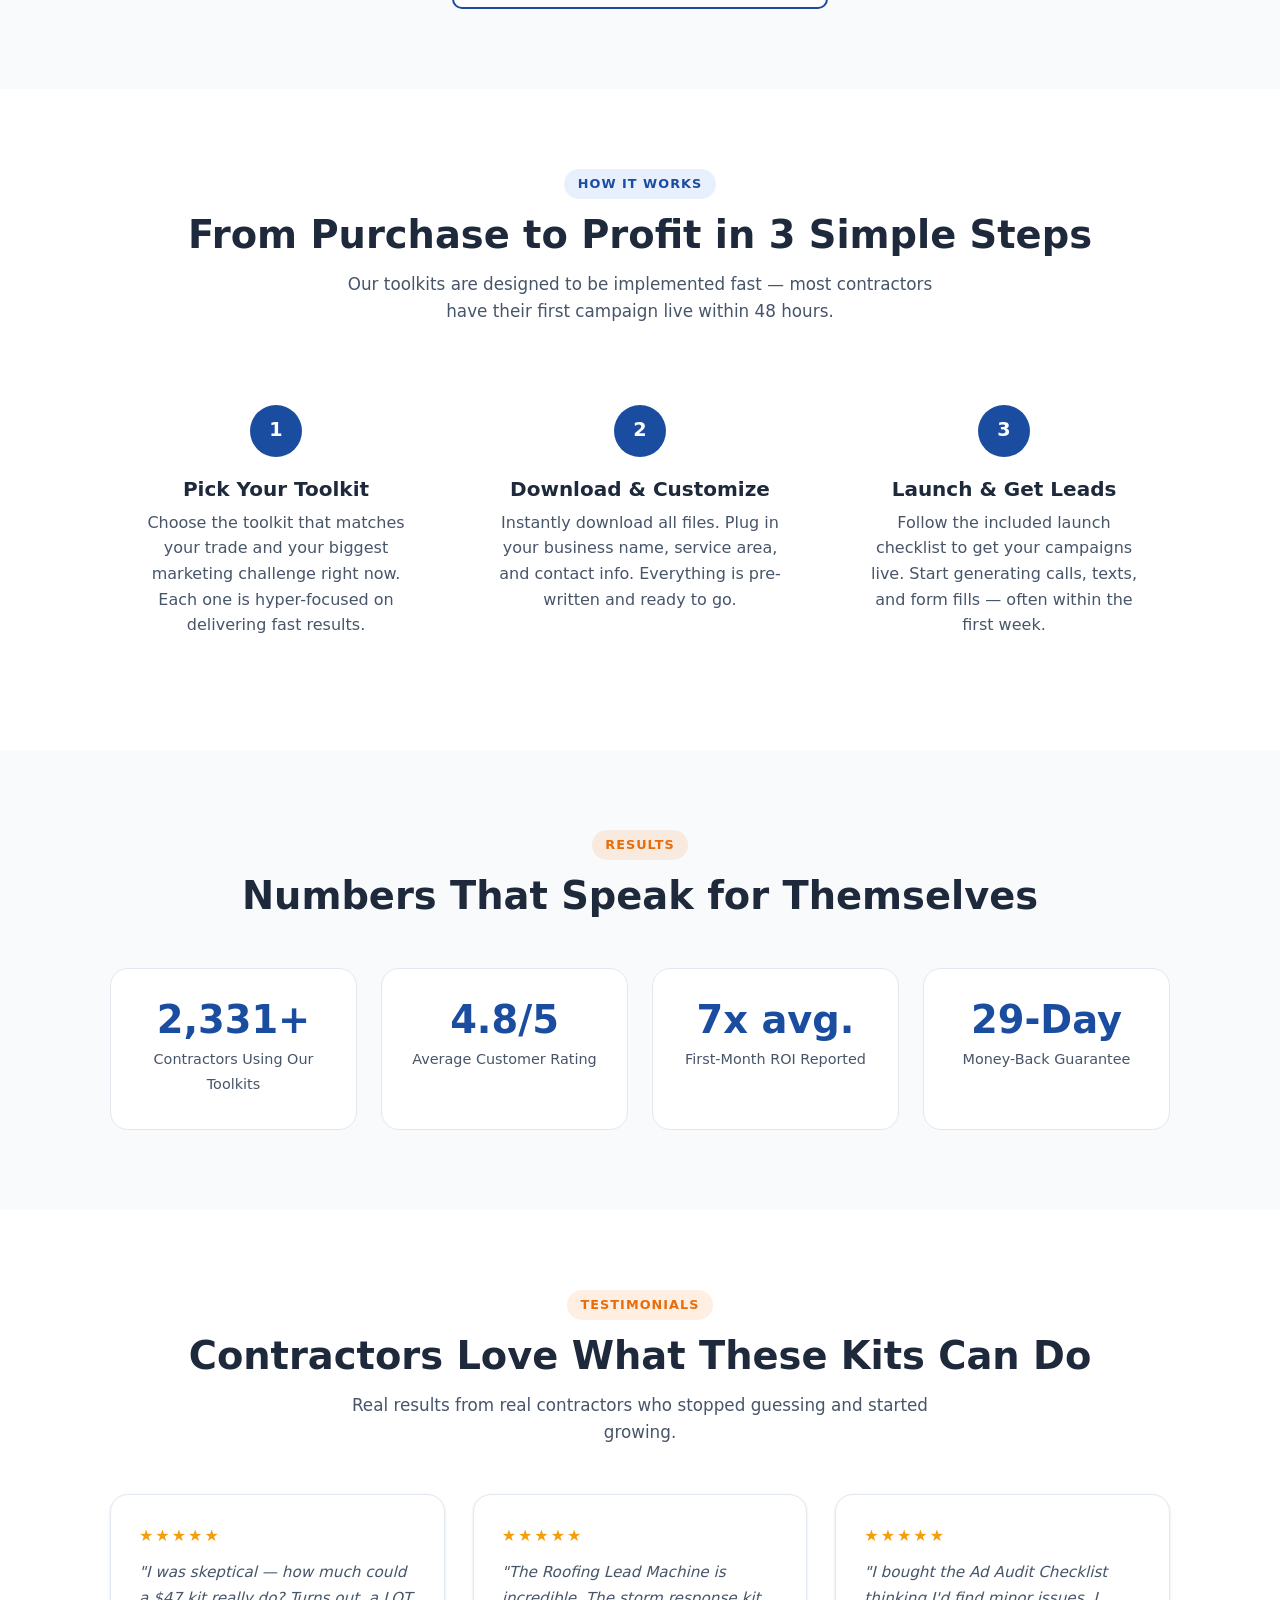
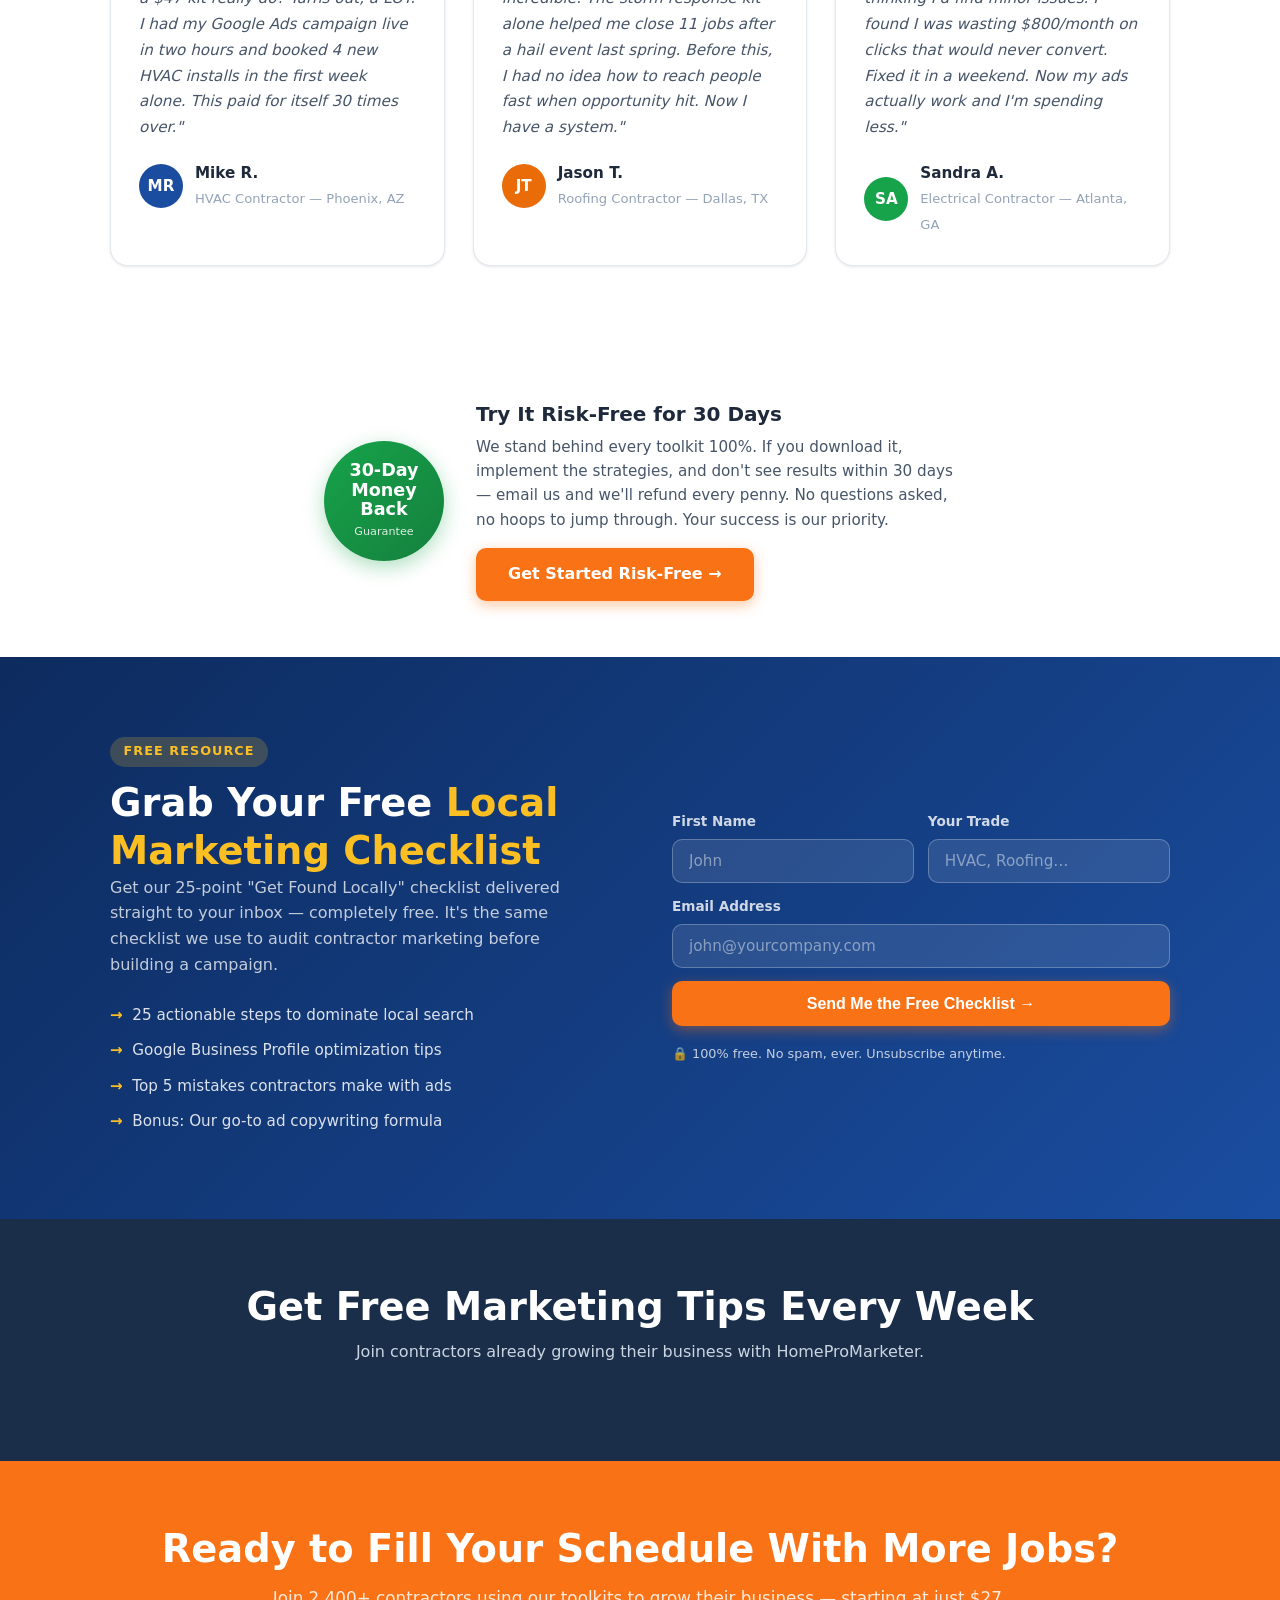
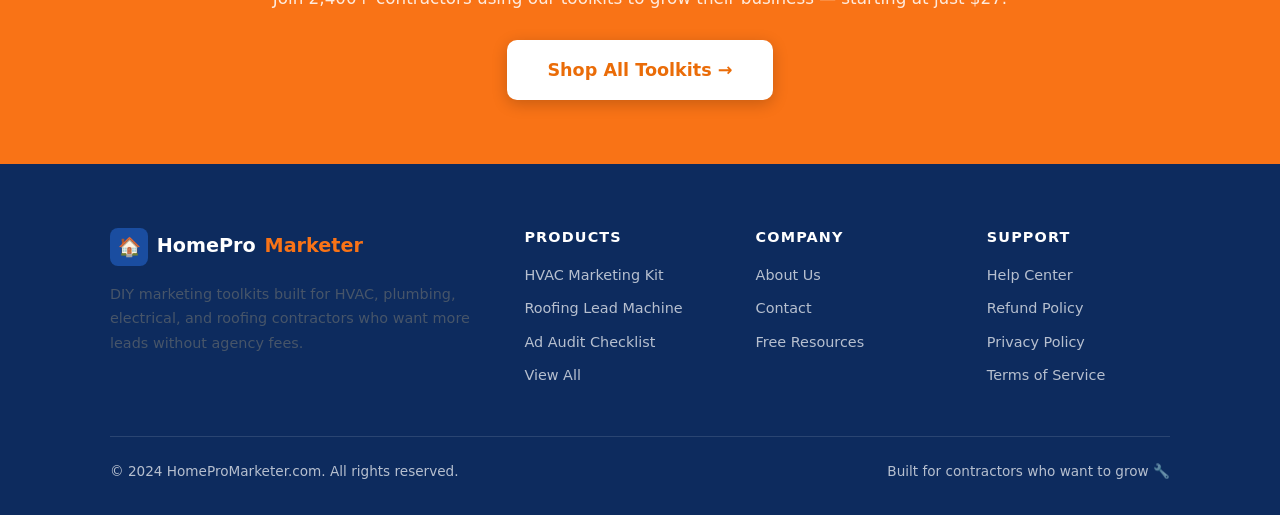
==== commit ceb6ecf7: "Fix EmailOctopus form styling with aggressive CSS override" ====
--- a/index.html
+++ b/index.html
@@ -401,16 +401,33 @@
     <h2 style="color:#ffffff;margin-bottom:0.5rem;">Get Free Marketing Tips Every Week</h2>
     <p style="color:#cbd5e1;margin-bottom:2rem;">Join contractors already growing their business with HomeProMarketer.</p>
     <style>
-.eocampaign-form-wrapper * { color: #ffffff !important; }
-.eocampaign-form-wrapper { max-width: 600px !important; margin: 0 auto !important; text-align: center !important; }
-.eocampaign-form-wrapper h2 { color: #ffffff !important; text-align: center !important; }
-.eocampaign-form-wrapper p { color: #93b4d4 !important; text-align: center !important; }
-.eocampaign-form-wrapper input { color: #1a2e4a !important; text-align: left !important; background: #ffffff !important; }
-.eocampaign-form-wrapper button { background: #f97316 !important; color: #ffffff !important; }
-    </style>
-    <div class="eocampaign-form-wrapper">
-      <script async src="https://eocampaign1.com/form/e414008c-2f94-11f1-a9ed-95e27bb275fe.js" data-form="e414008c-2f94-11f1-a9ed-95e27bb275fe"></script>
-    </div>
+#emailoctopus-form-wrapper,
+#emailoctopus-form-wrapper *,
+[id*="emailoctopus"],
+[id*="emailoctopus"] *,
+[class*="emailoctopus"],
+[class*="emailoctopus"] * {
+  color: #ffffff !important;
+  text-align: center !important;
+}
+[id*="emailoctopus"] input,
+[class*="emailoctopus"] input {
+  color: #333333 !important;
+  text-align: left !important;
+  background-color: #ffffff !important;
+}
+[id*="emailoctopus"] button,
+[class*="emailoctopus"] button {
+  background-color: #f97316 !important;
+  color: #ffffff !important;
+}
+[id*="emailoctopus"] form,
+[class*="emailoctopus"] form {
+  max-width: 600px !important;
+  margin: 0 auto !important;
+}
+</style>
+    <script async src="https://eocampaign1.com/form/e414008c-2f94-11f1-a9ed-95e27bb275fe.js" data-form="e414008c-2f94-11f1-a9ed-95e27bb275fe"></script>
   </div>
 </section>
 
@@ -469,5 +486,19 @@
 </footer>
 
 <script src="script.js"></script>
+<script>
+setTimeout(function() {
+  var allEls = document.querySelectorAll('[id*="emailoctopus"] *:not(input):not(button), [class*="emailoctopus"] *:not(input):not(button)');
+  allEls.forEach(function(el) {
+    el.style.setProperty('color', '#ffffff', 'important');
+    el.style.setProperty('text-align', 'center', 'important');
+  });
+  var form = document.querySelector('[id*="emailoctopus"] form, [class*="emailoctopus"] form');
+  if(form) {
+    form.style.setProperty('max-width', '600px', 'important');
+    form.style.setProperty('margin', '0 auto', 'important');
+  }
+}, 2000);
+</script>
 </body>
 </html>
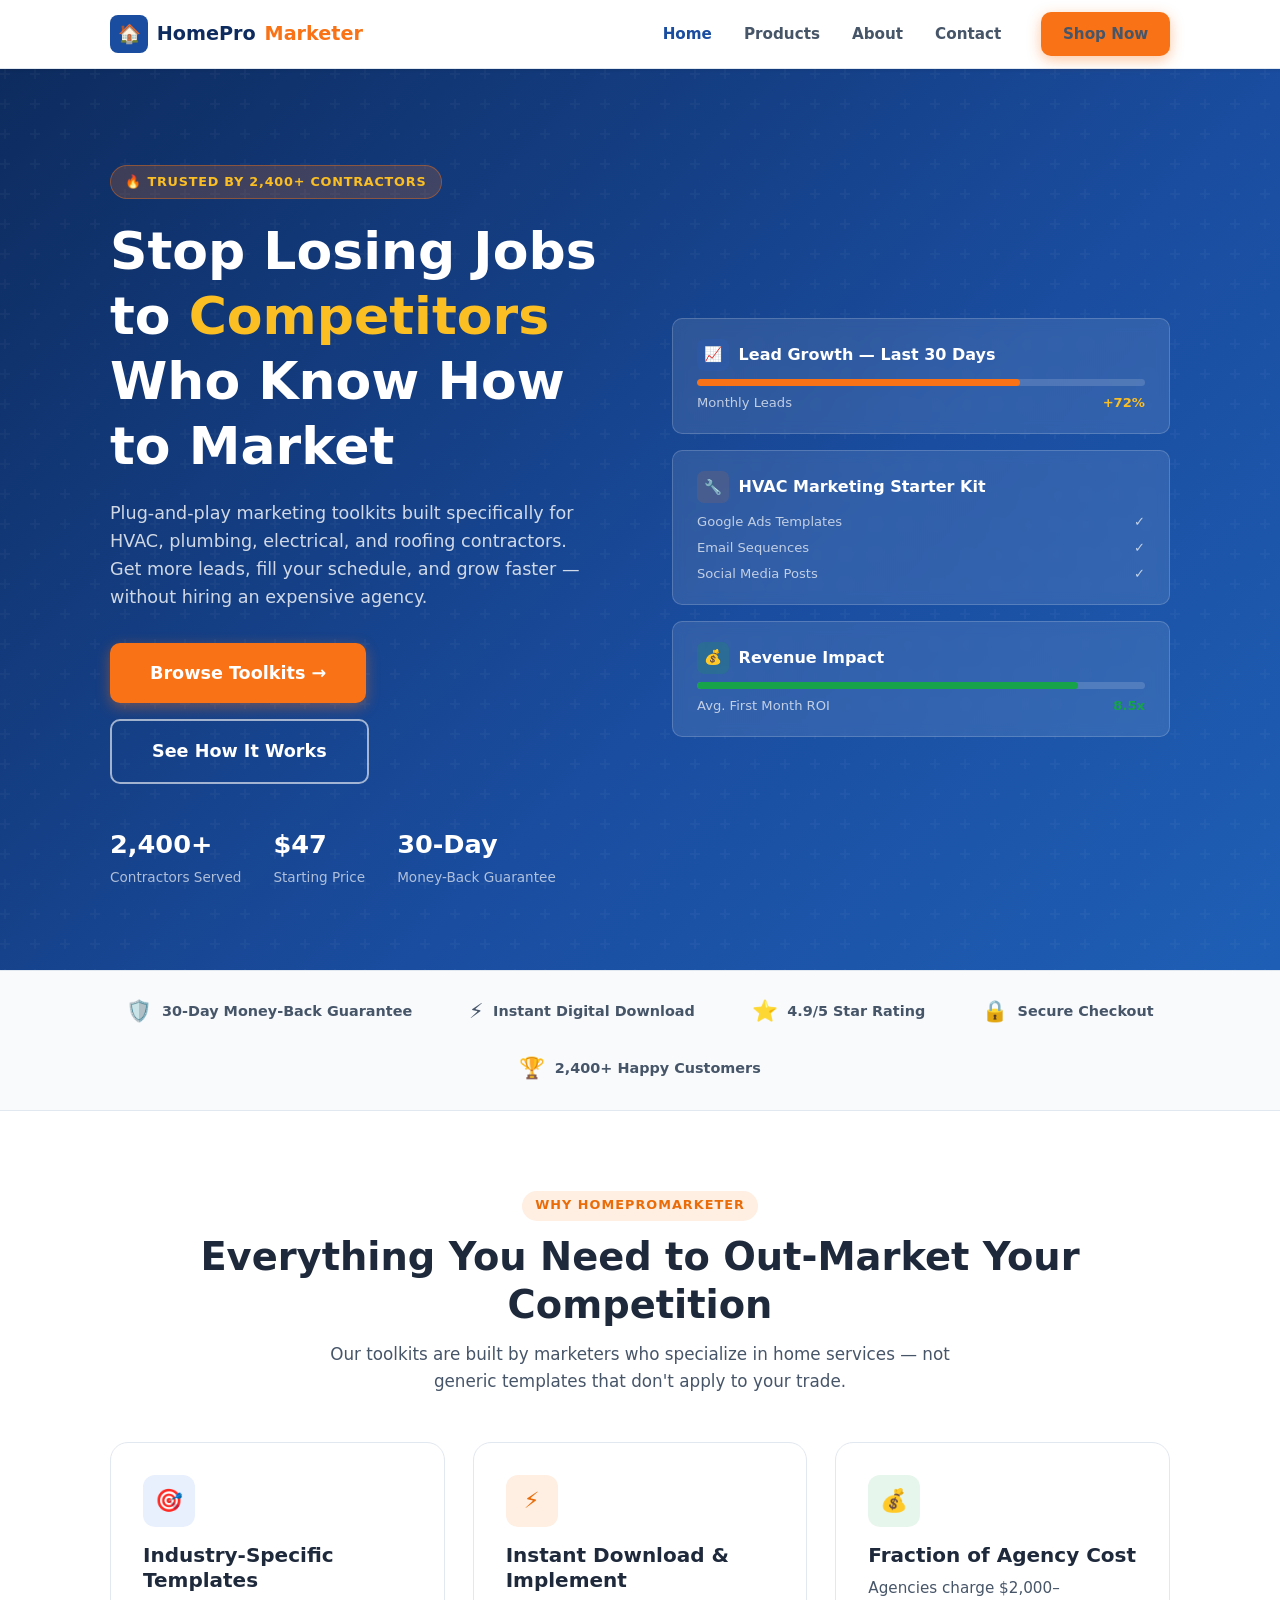
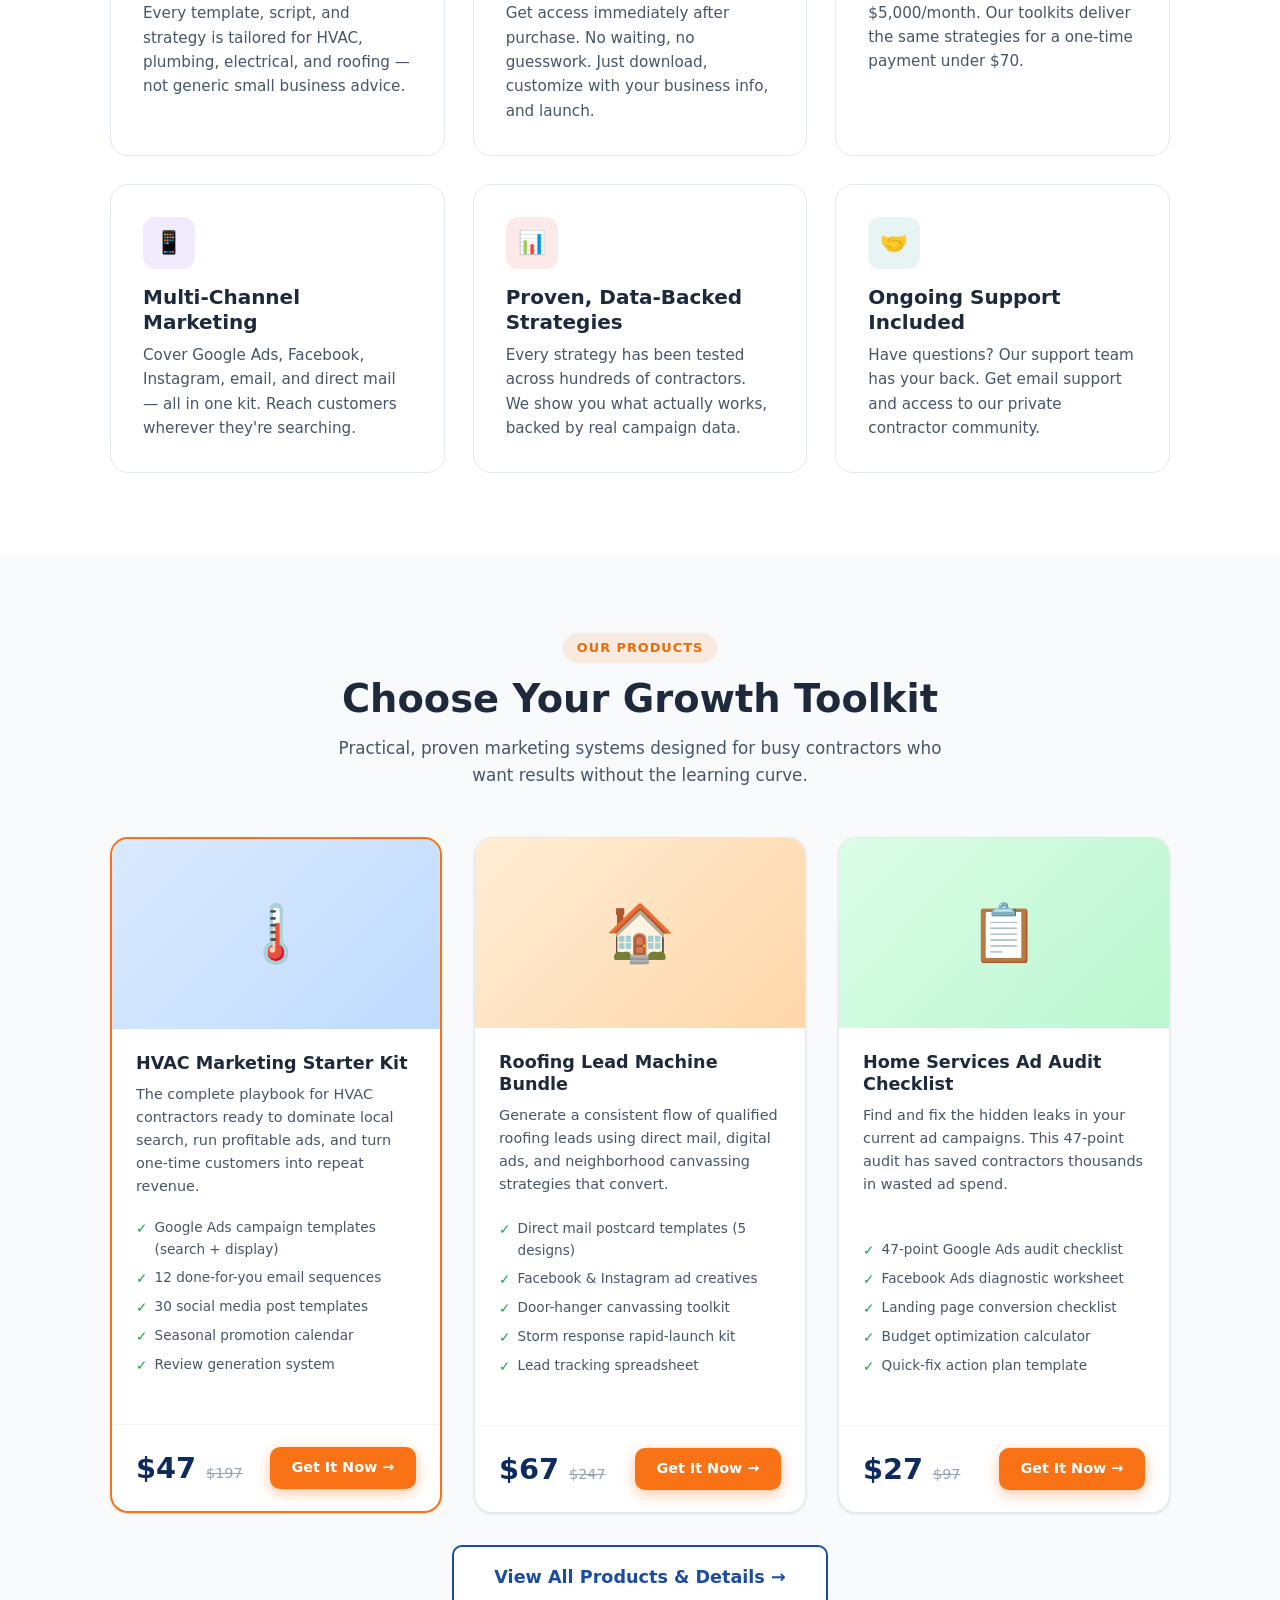
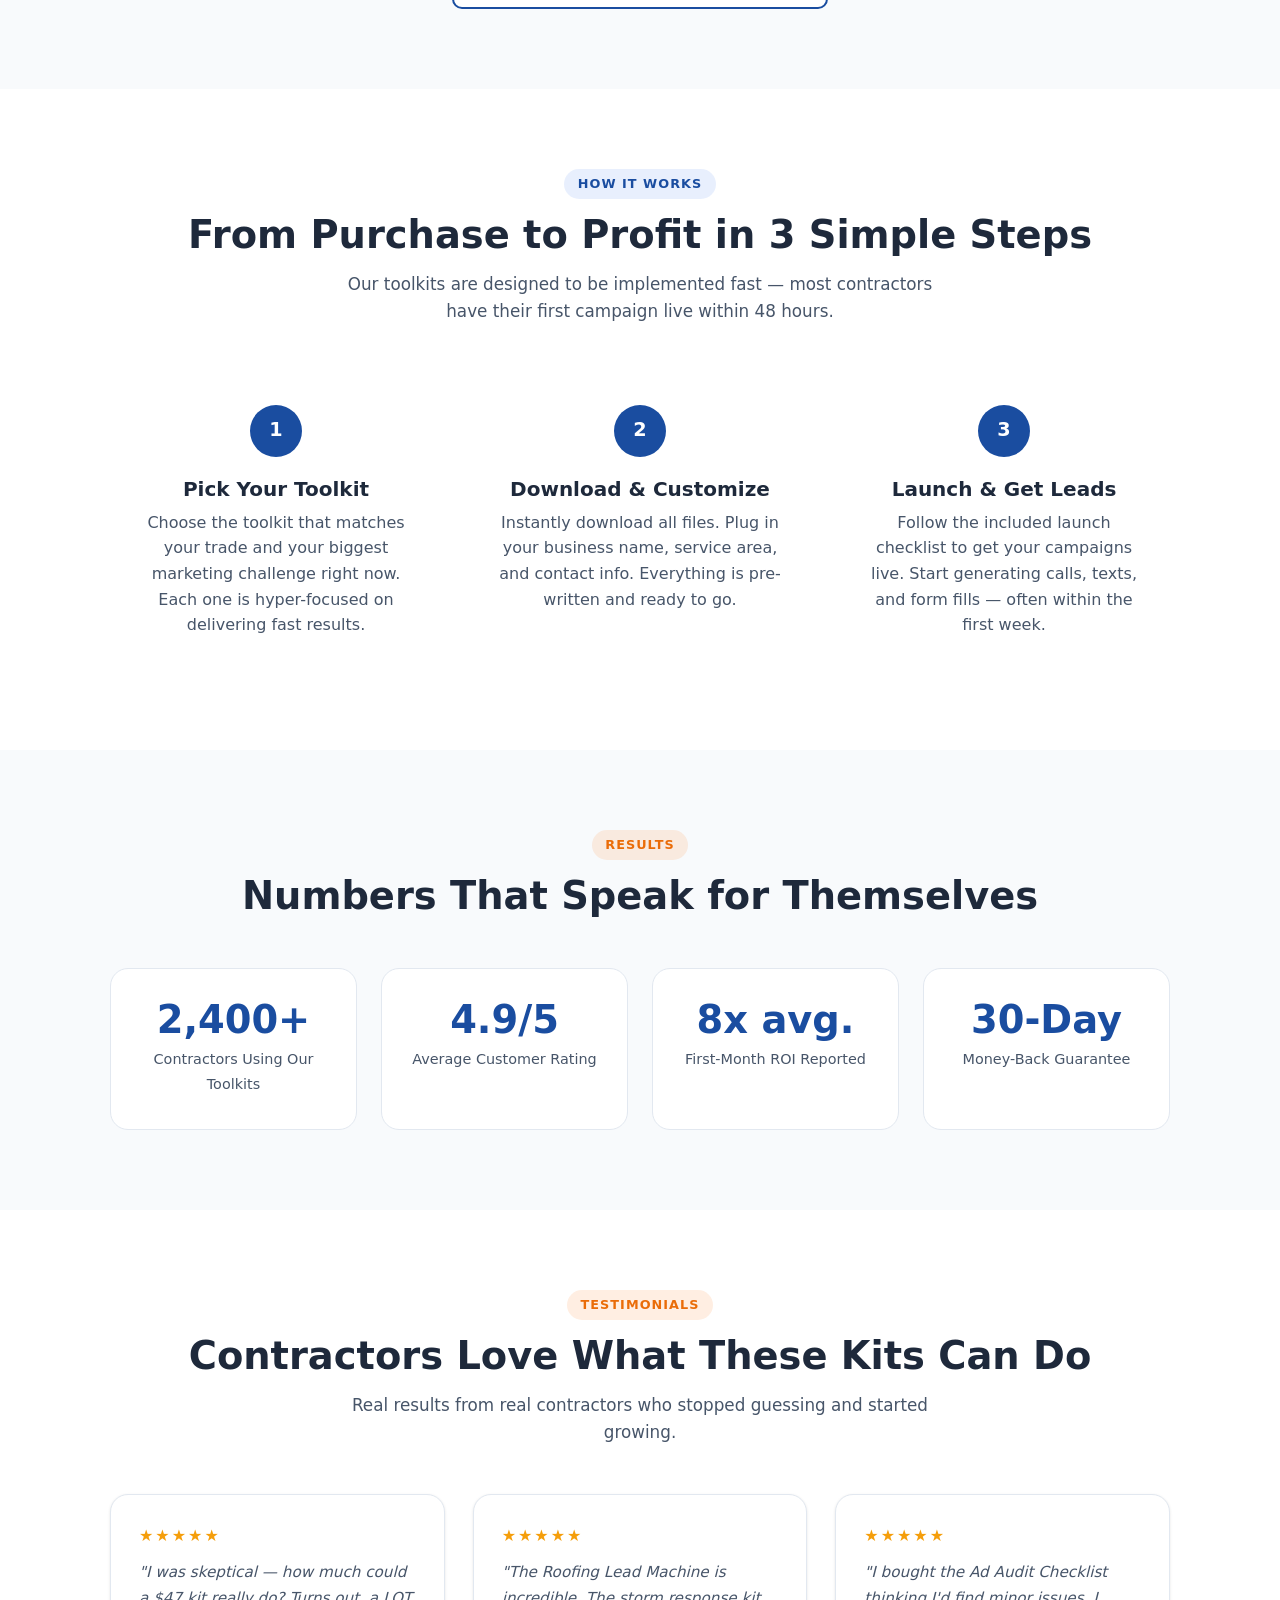
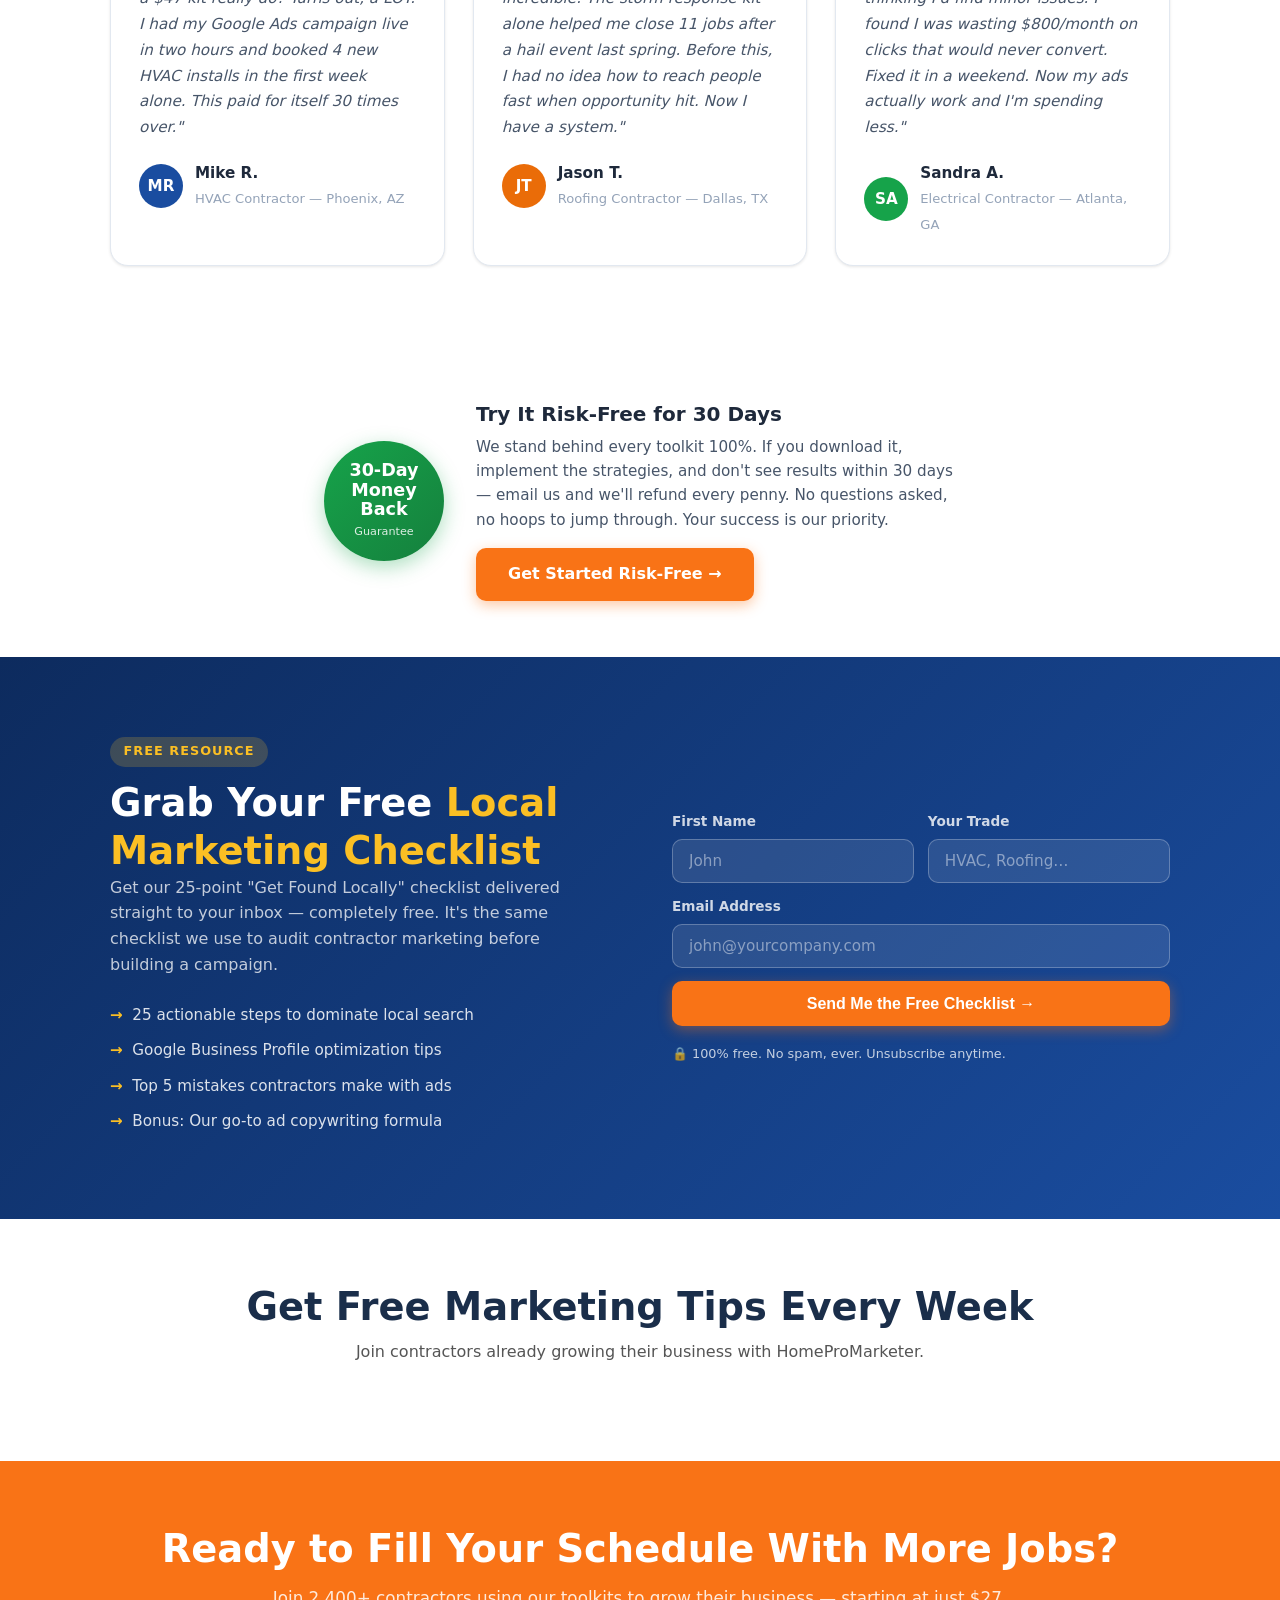
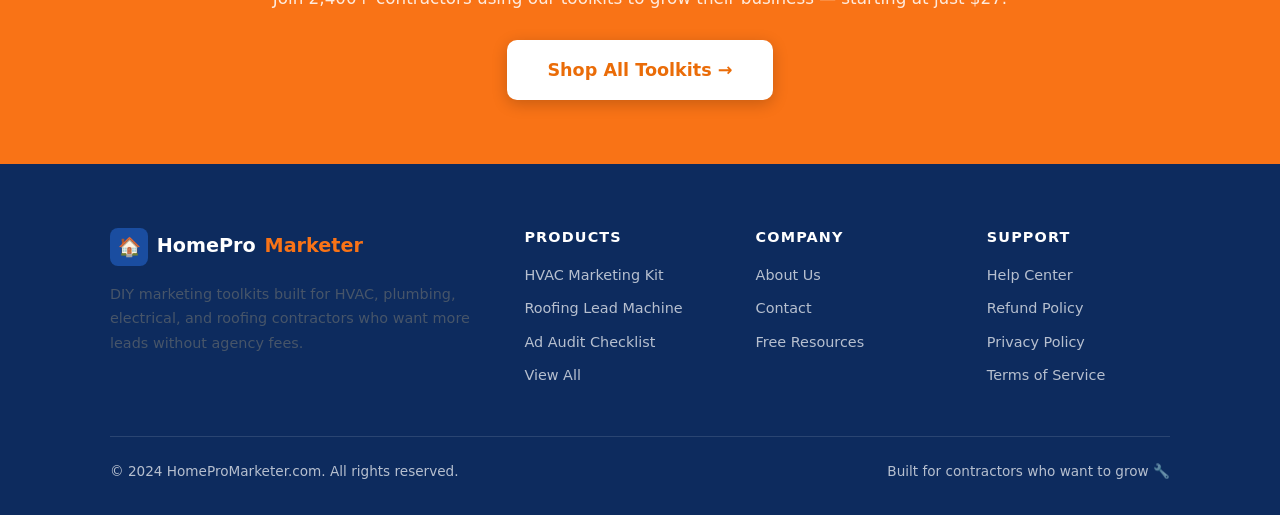
==== commit 1f7a8d49: "Fix email form section background to white" ====
--- a/index.html
+++ b/index.html
@@ -396,10 +396,10 @@
 </section>
 
 <!-- ===== EMAILOCTOPUS SIGNUP ===== -->
-<section style="background:#1a2e4a;padding:4rem 0;text-align:center;">
-  <div class="container">
-    <h2 style="color:#ffffff;margin-bottom:0.5rem;">Get Free Marketing Tips Every Week</h2>
-    <p style="color:#cbd5e1;margin-bottom:2rem;">Join contractors already growing their business with HomeProMarketer.</p>
+<section style="background:#ffffff;padding:4rem 0;text-align:center;">
+  <div class="container">
+    <h2 style="color:#1a2e4a;margin-bottom:0.5rem;">Get Free Marketing Tips Every Week</h2>
+    <p style="color:#555555;margin-bottom:2rem;">Join contractors already growing their business with HomeProMarketer.</p>
     <style>
 #emailoctopus-form-wrapper,
 #emailoctopus-form-wrapper *,
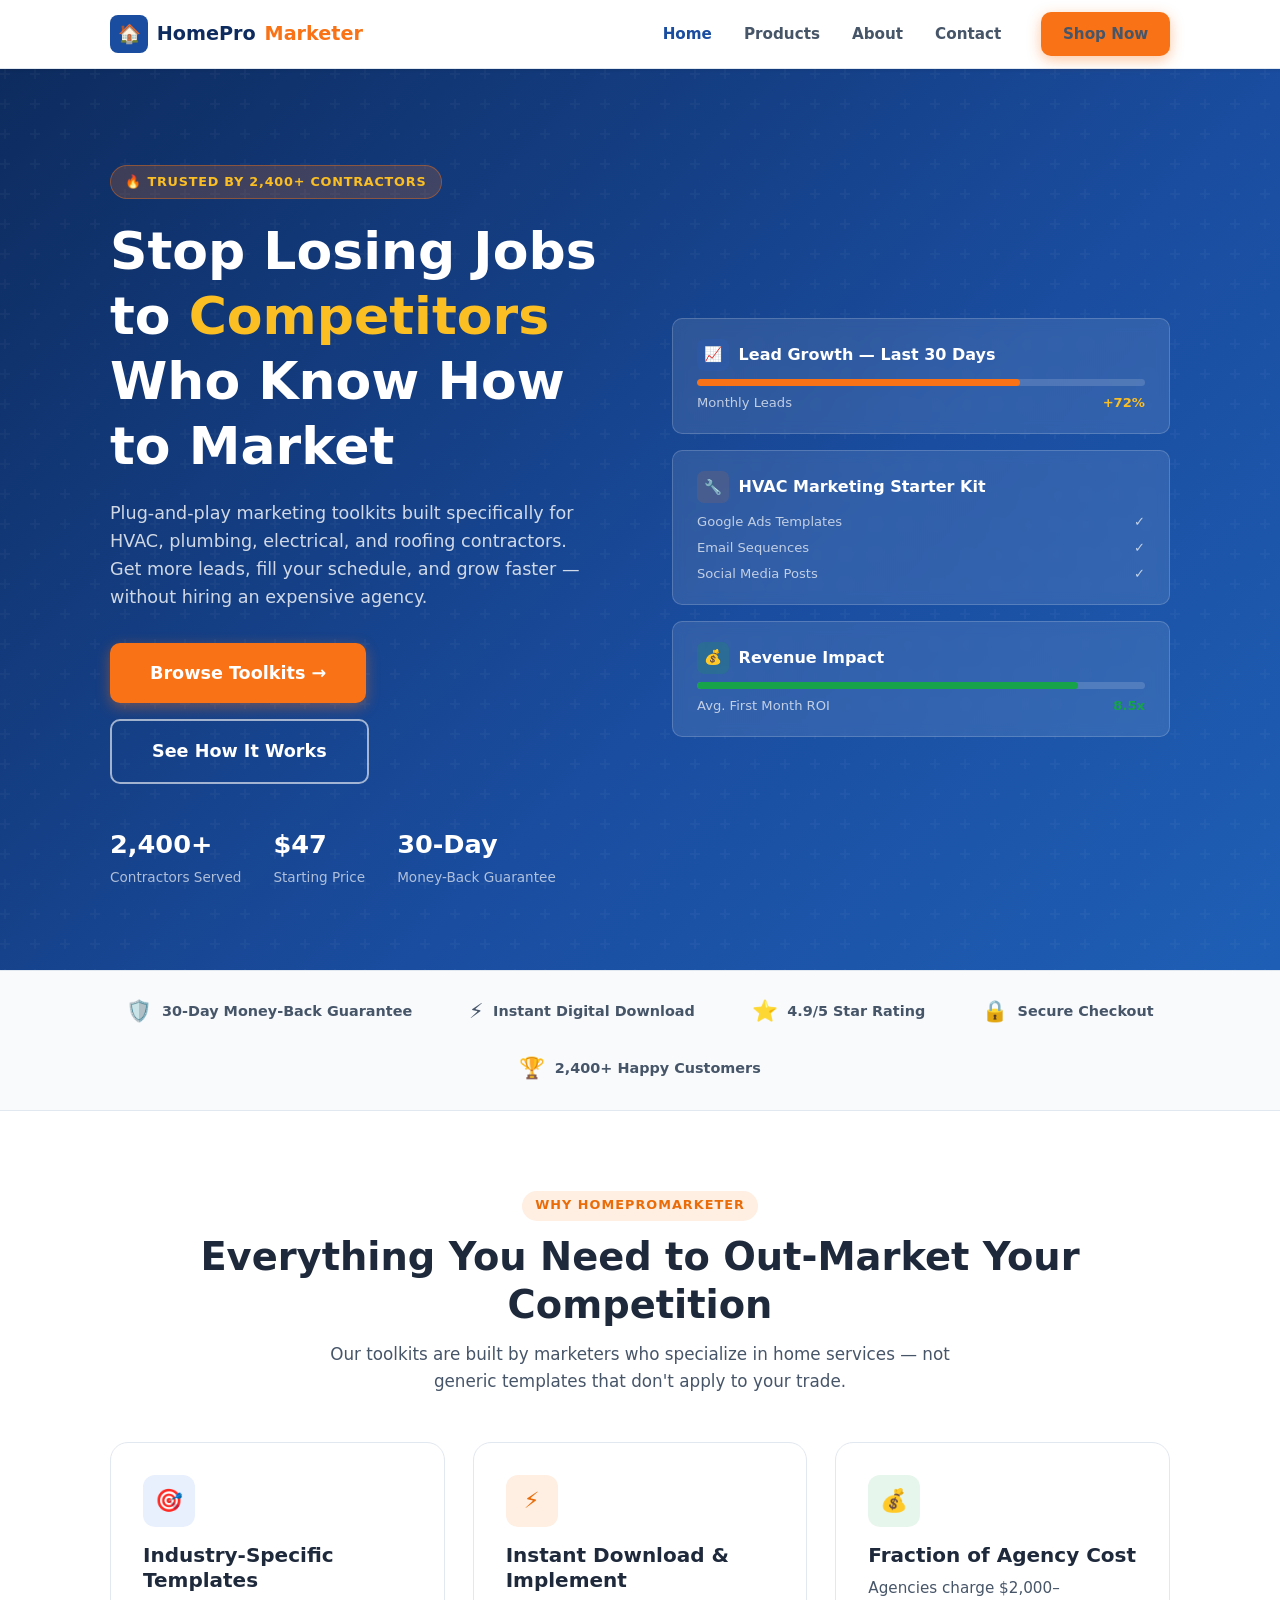
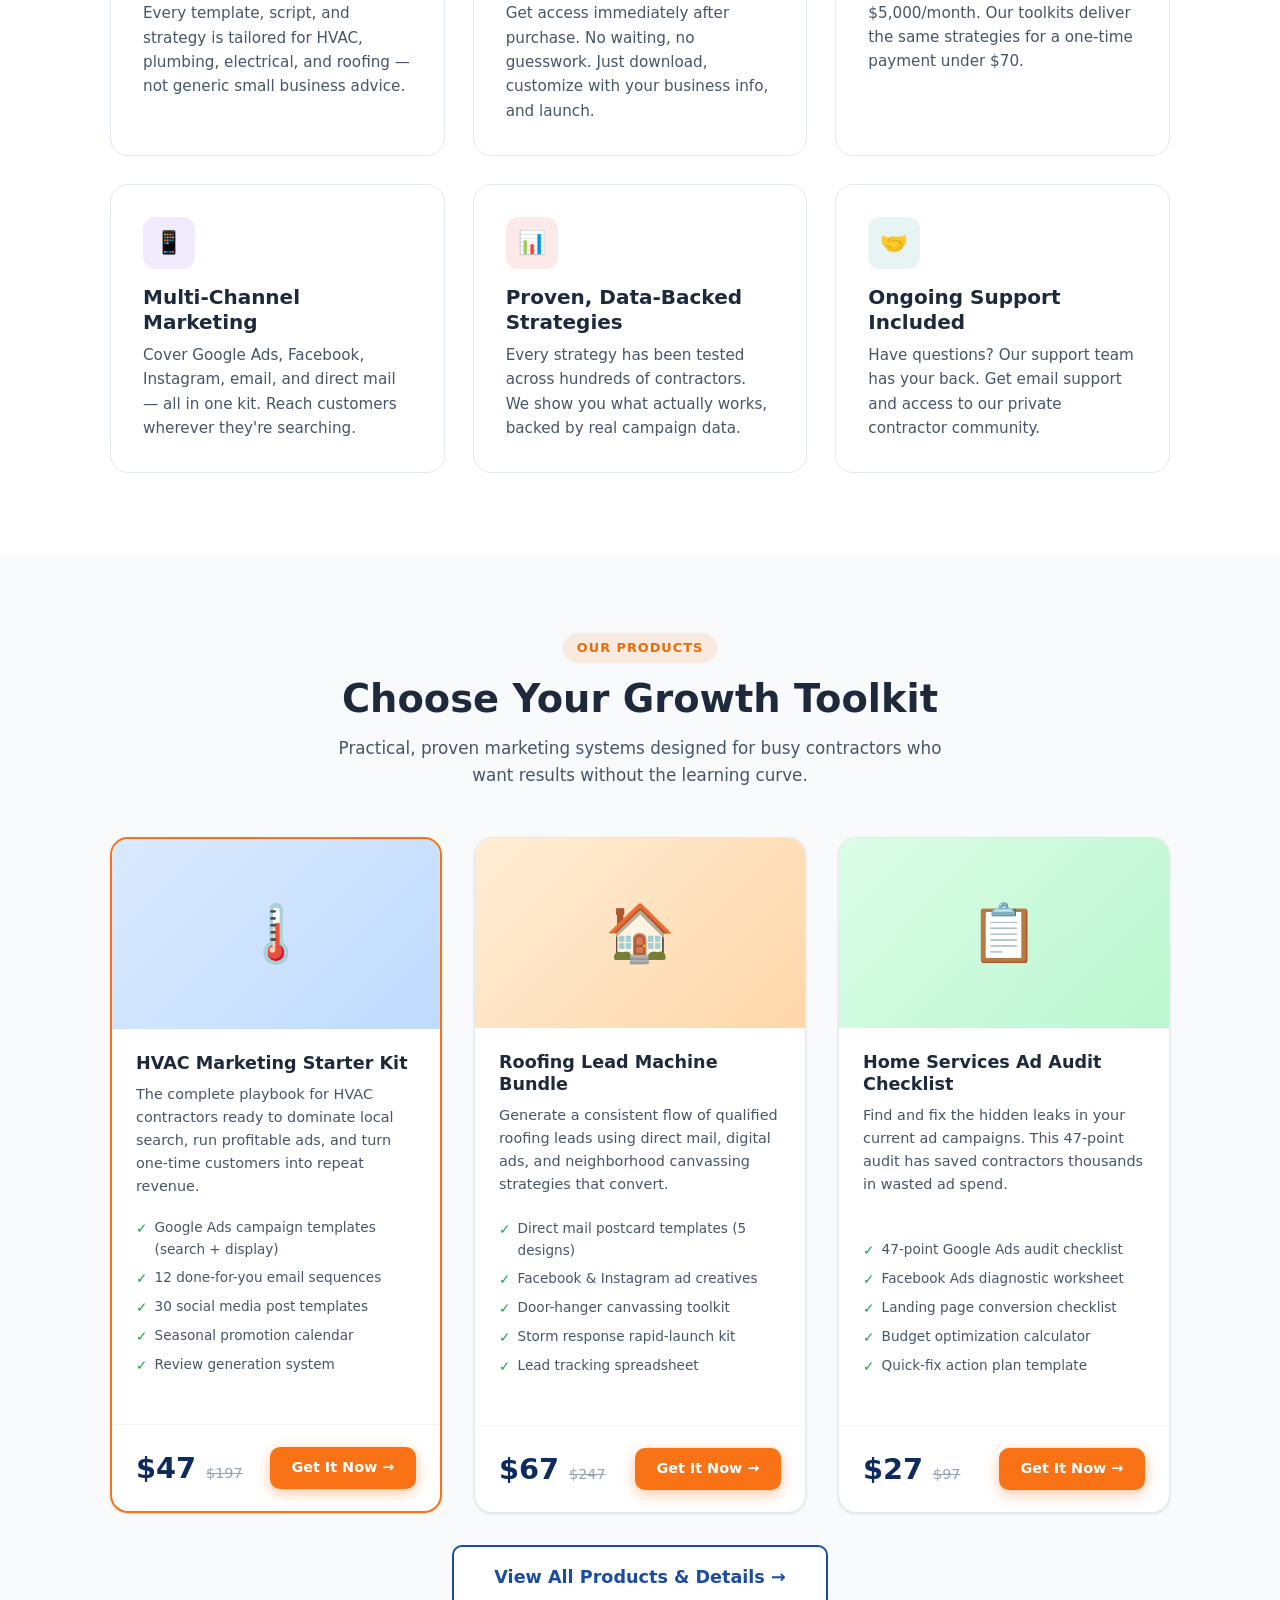
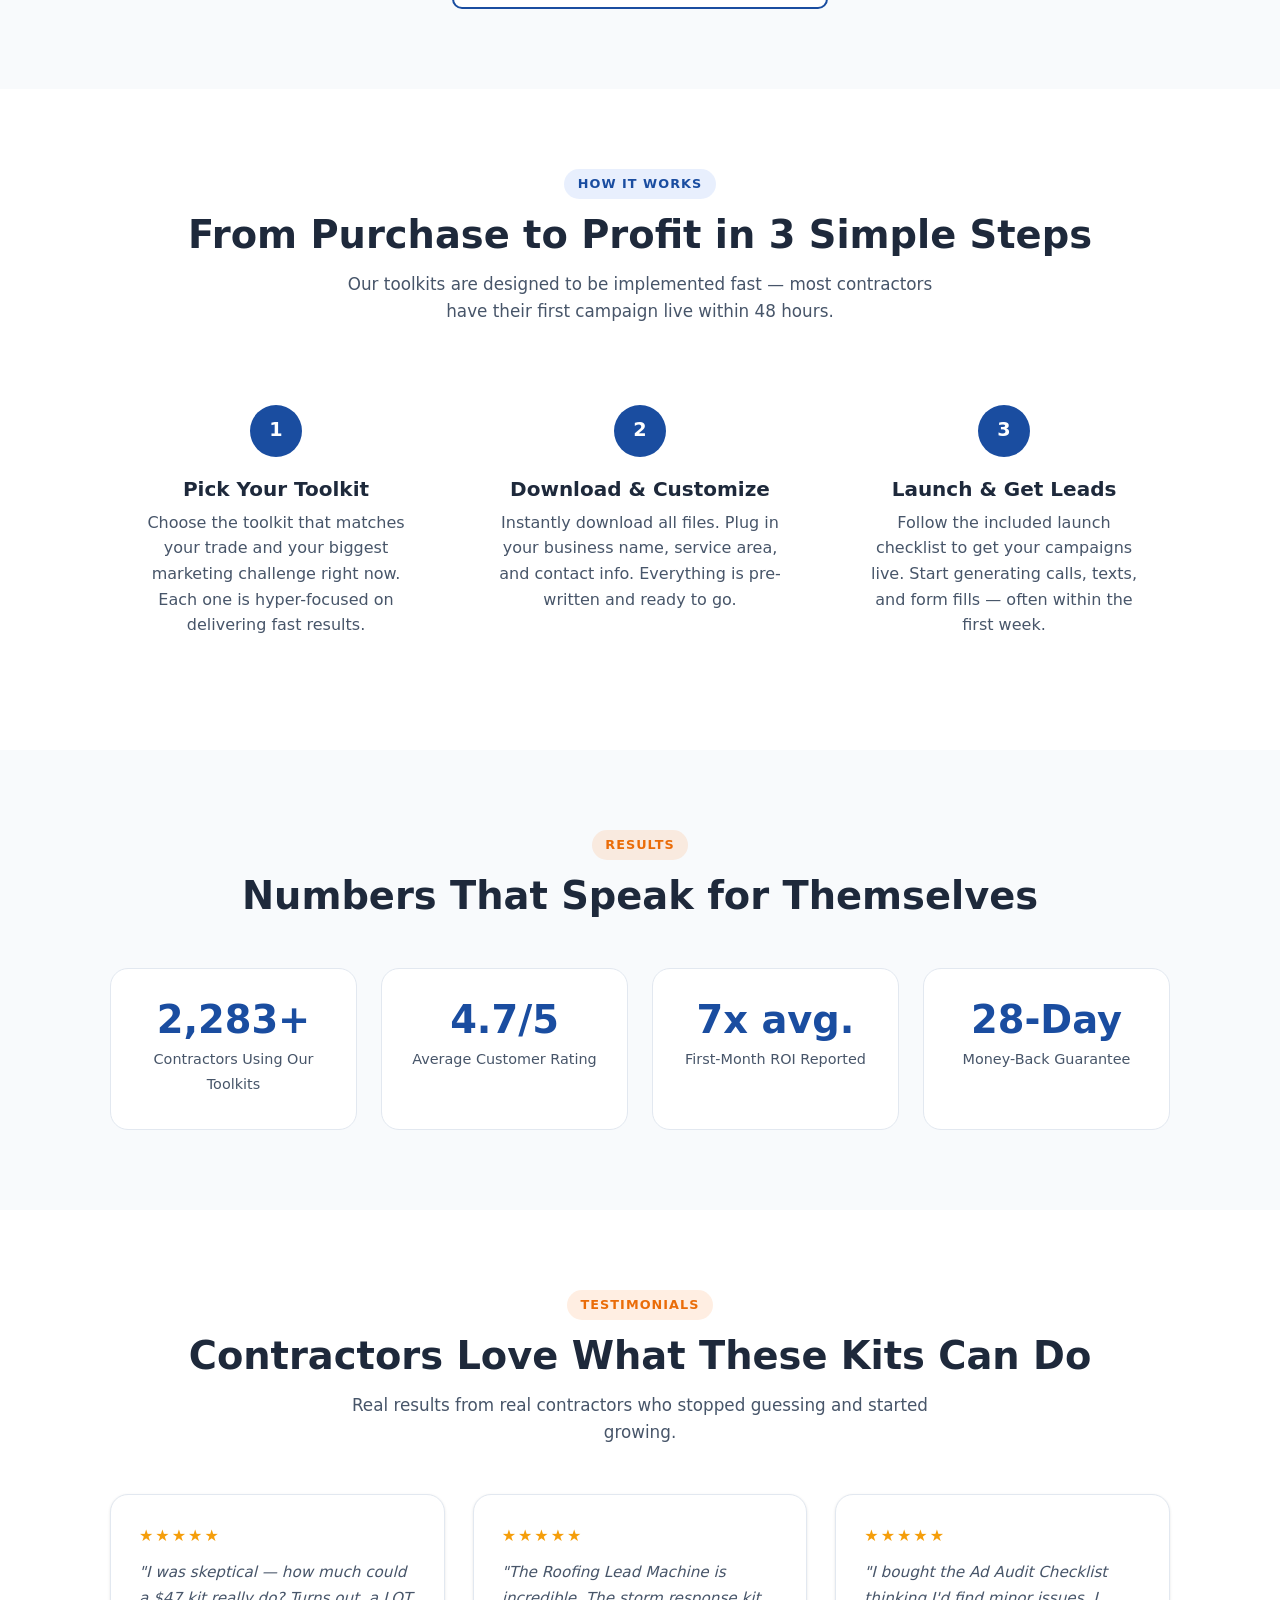
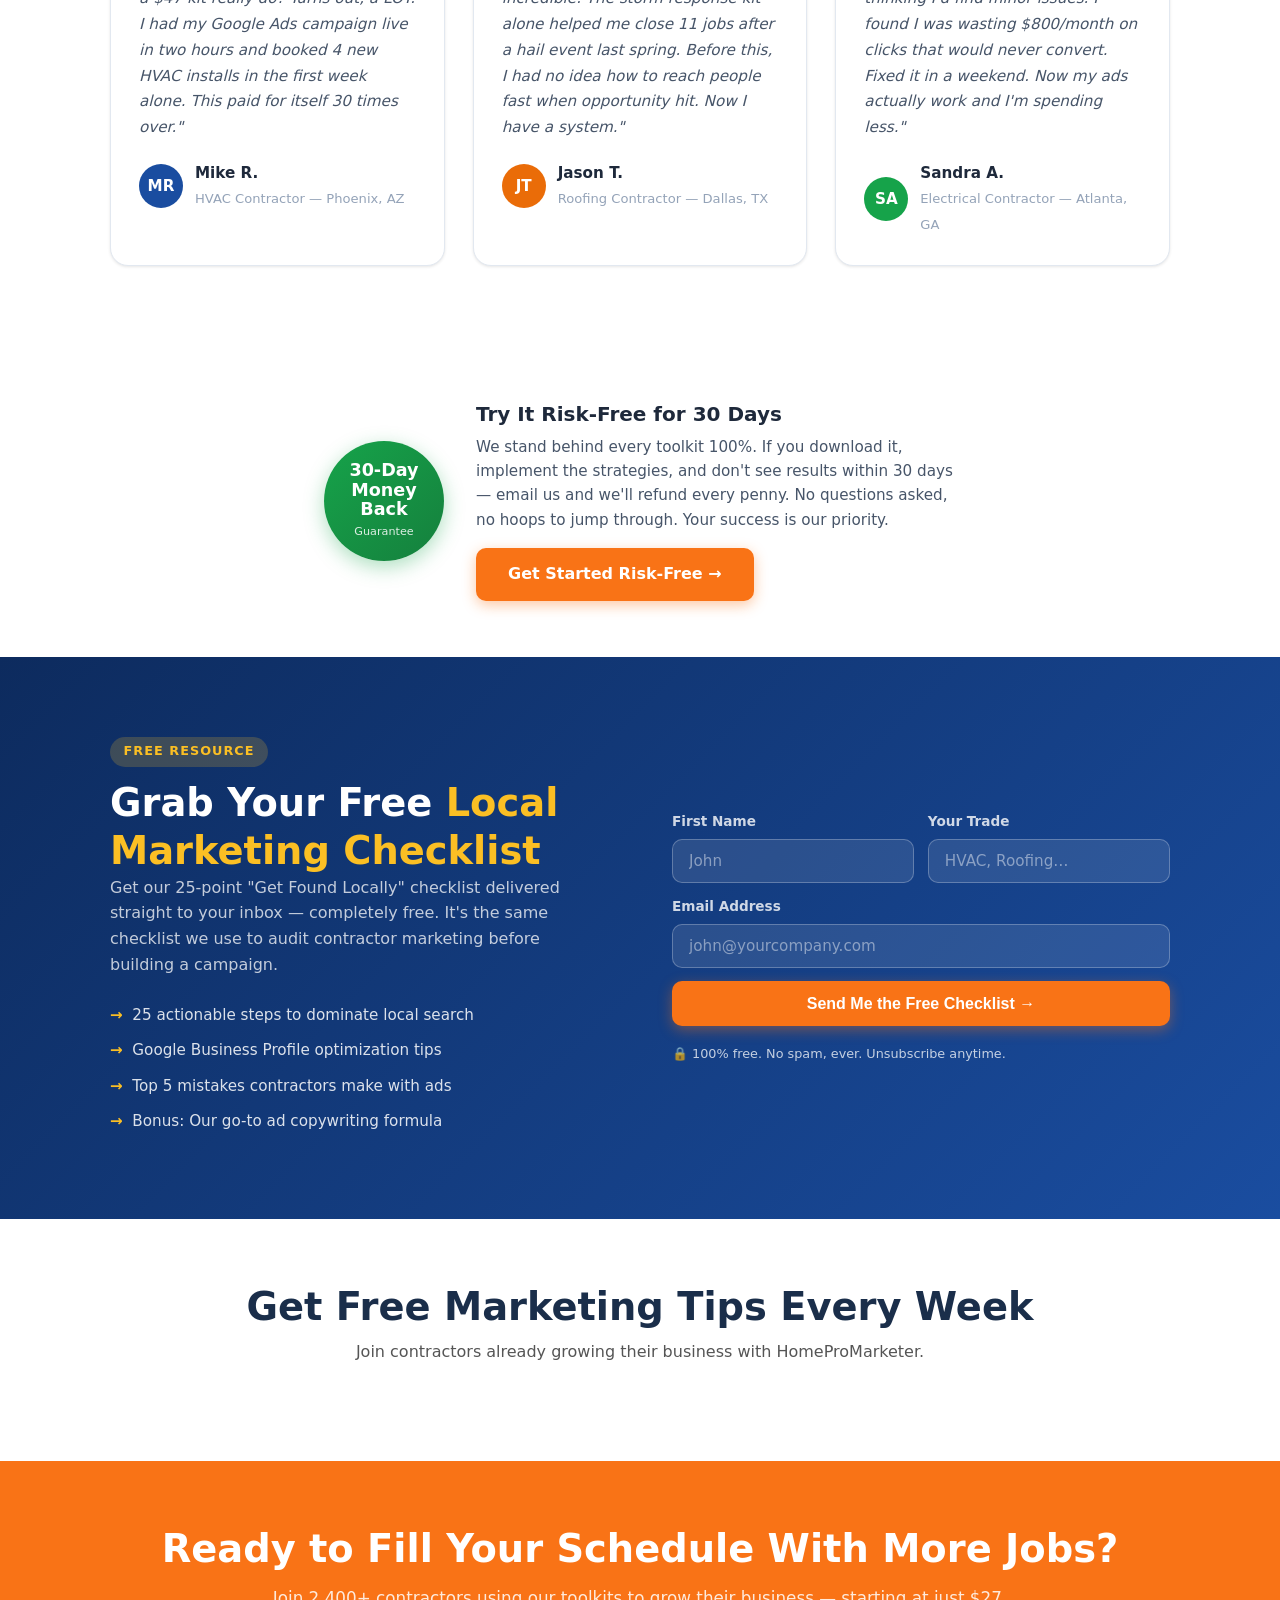
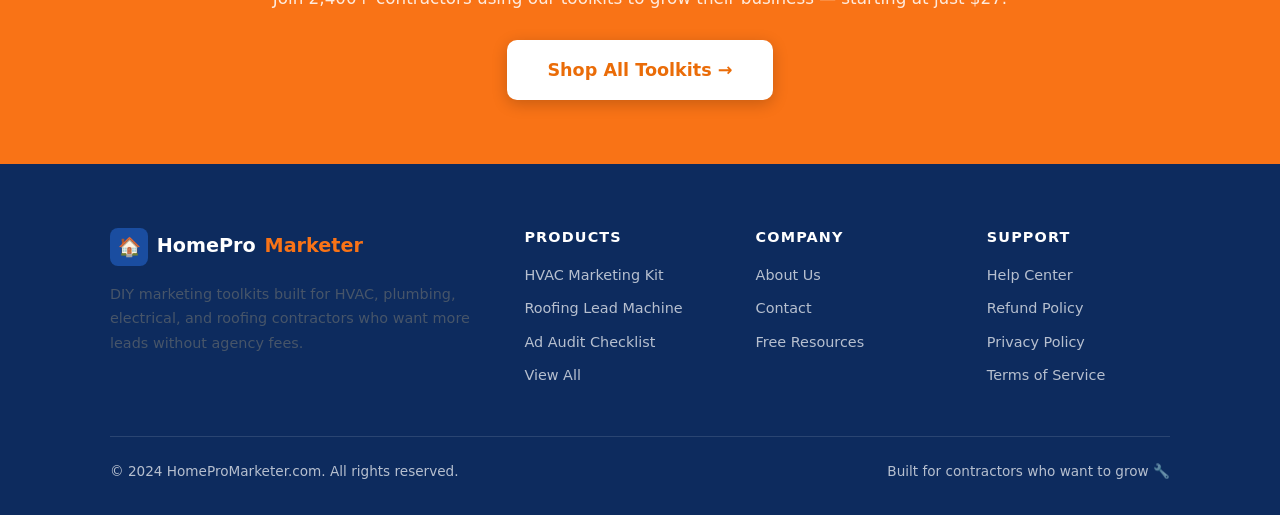
==== commit 14576c93: "Center email capture form" ====
--- a/index.html
+++ b/index.html
@@ -427,7 +427,9 @@
   margin: 0 auto !important;
 }
 </style>
-    <script async src="https://eocampaign1.com/form/e414008c-2f94-11f1-a9ed-95e27bb275fe.js" data-form="e414008c-2f94-11f1-a9ed-95e27bb275fe"></script>
+    <div style="max-width: 600px; margin: 0 auto; text-align: center;">
+      <script async src="https://eocampaign1.com/form/e414008c-2f94-11f1-a9ed-95e27bb275fe.js" data-form="e414008c-2f94-11f1-a9ed-95e27bb275fe"></script>
+    </div>
   </div>
 </section>
 
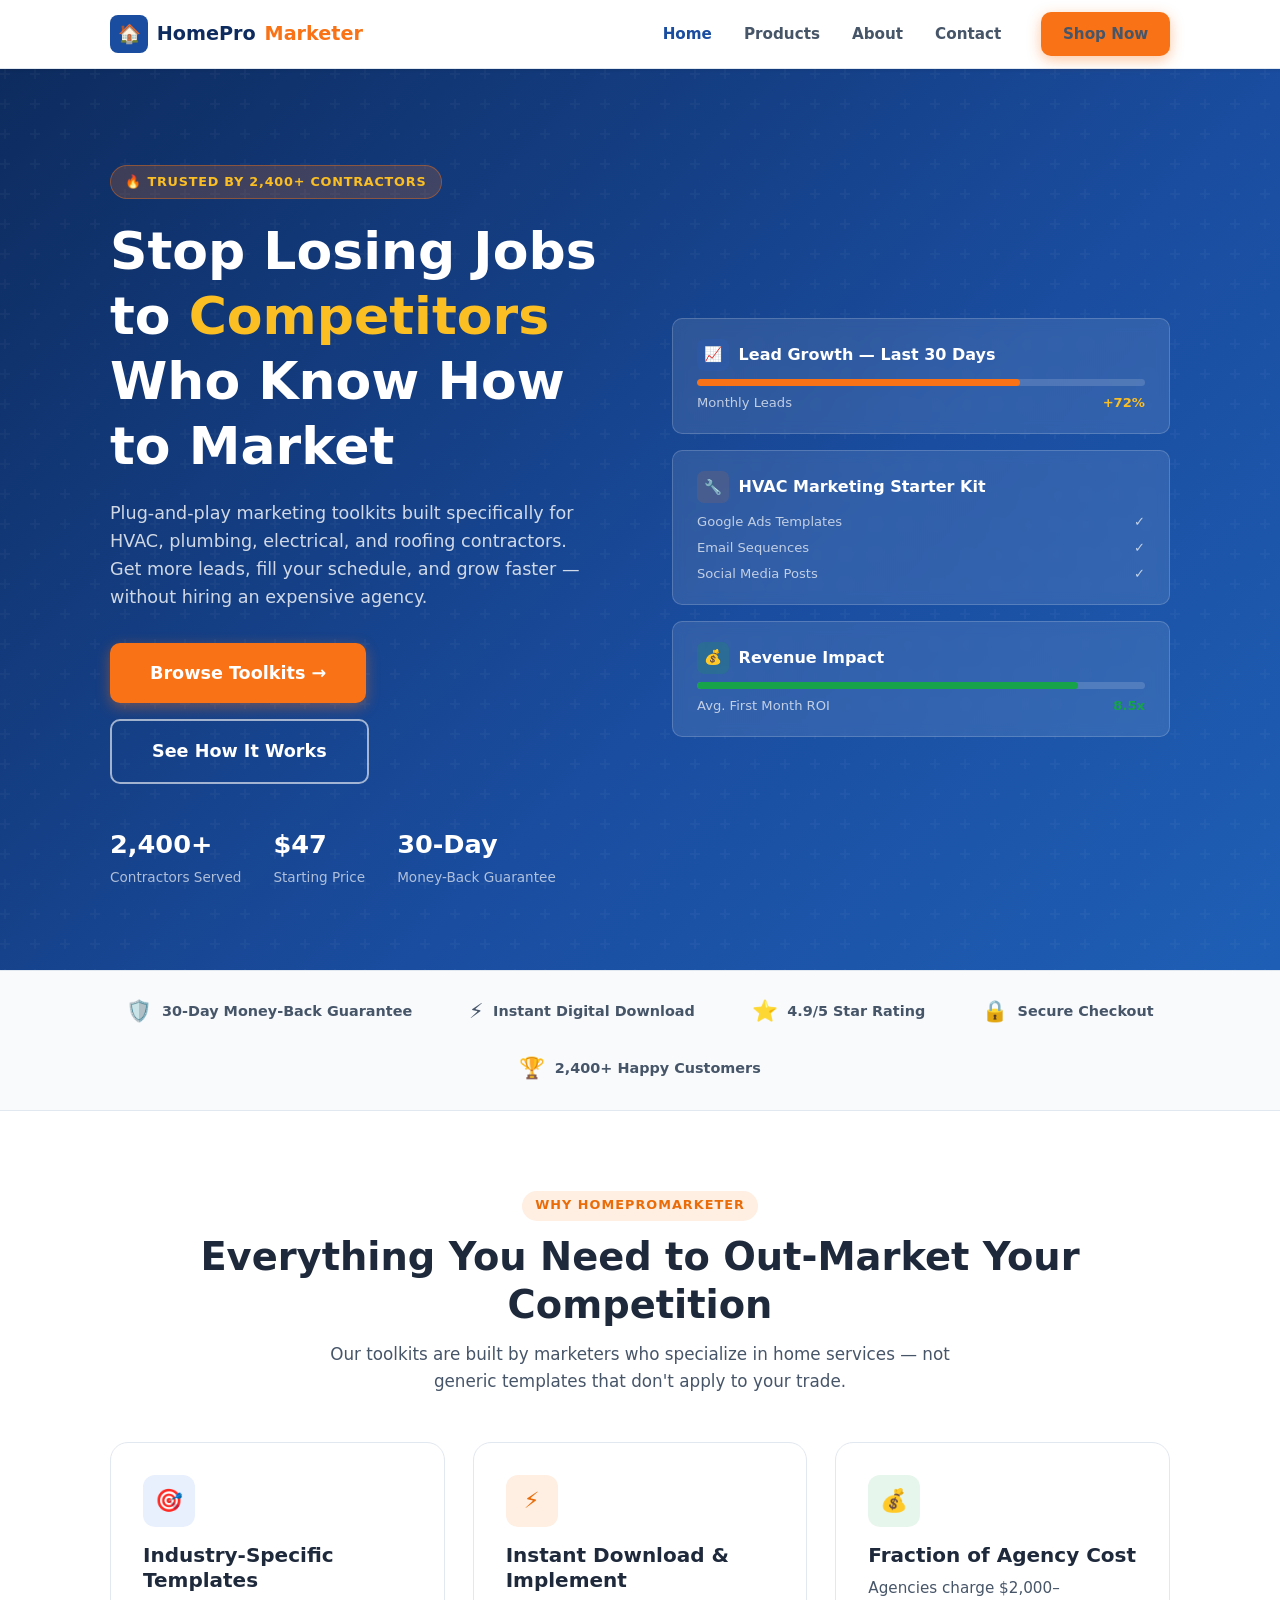
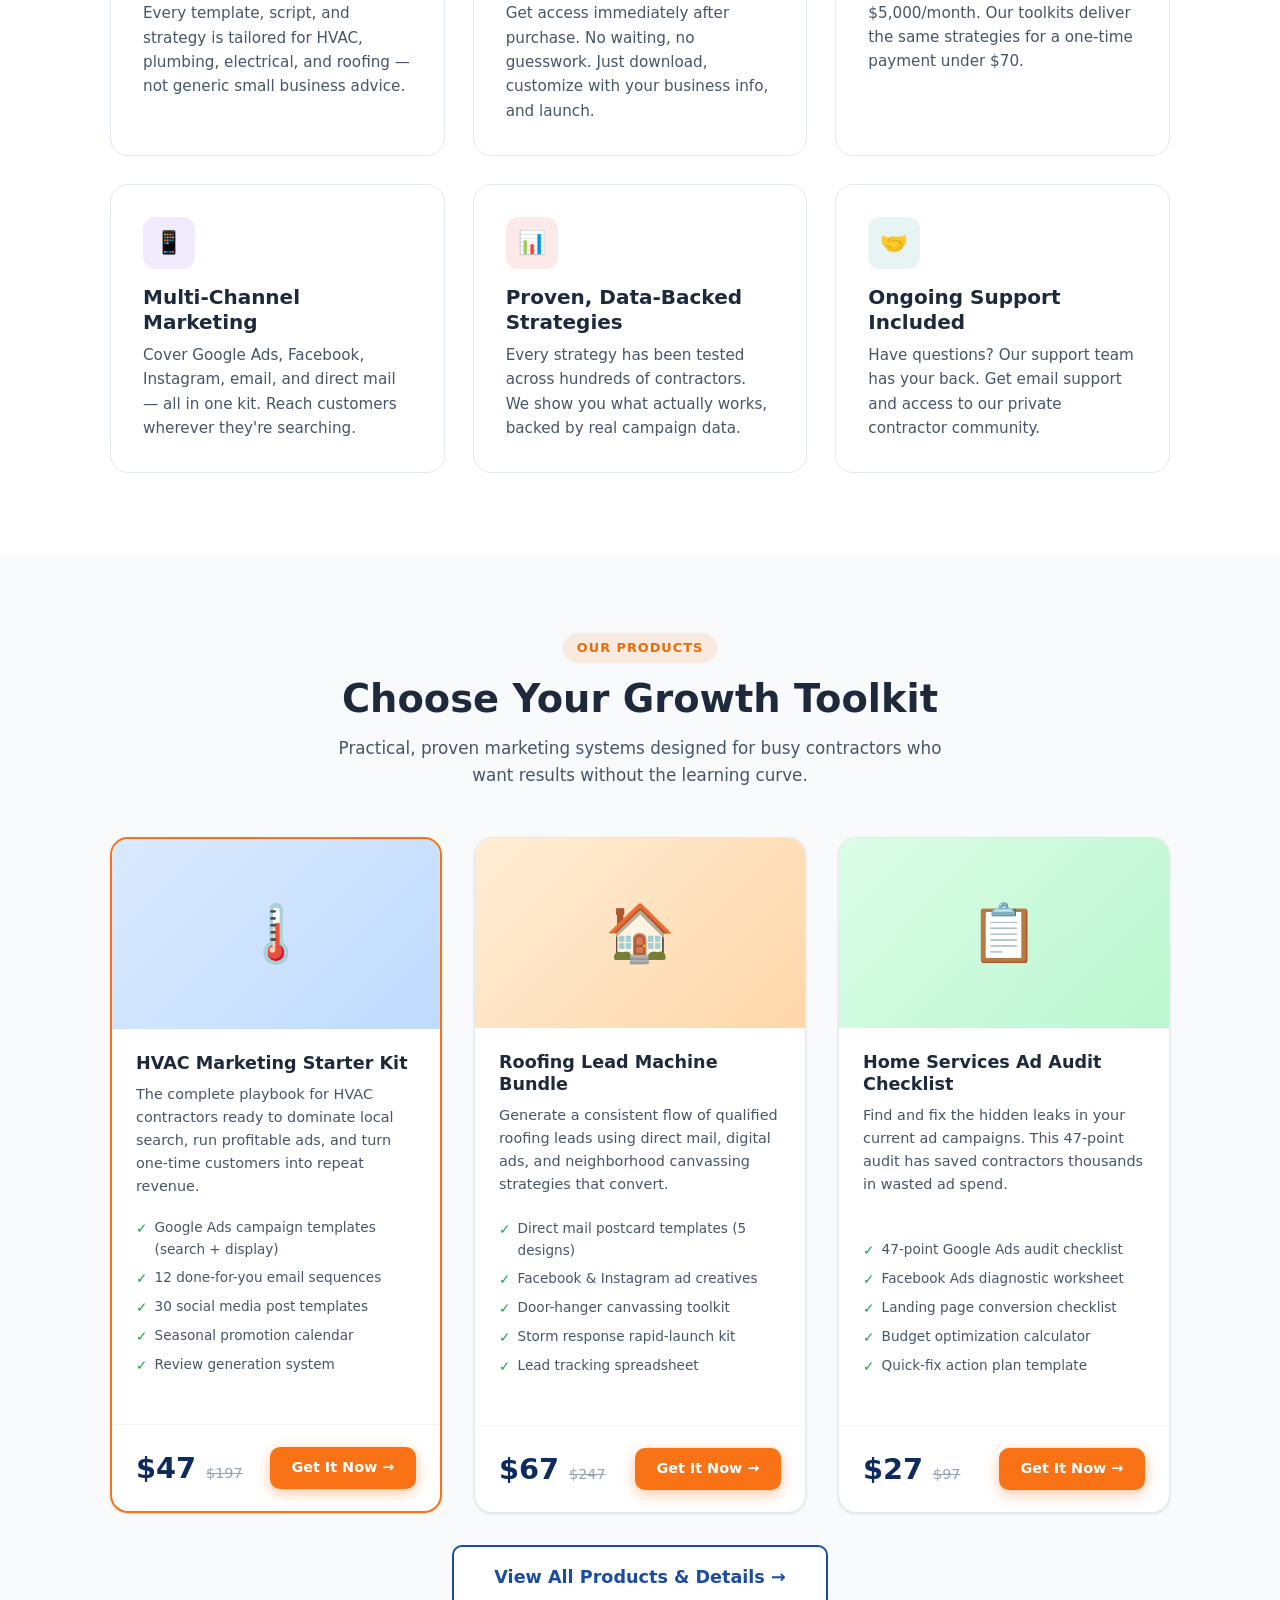
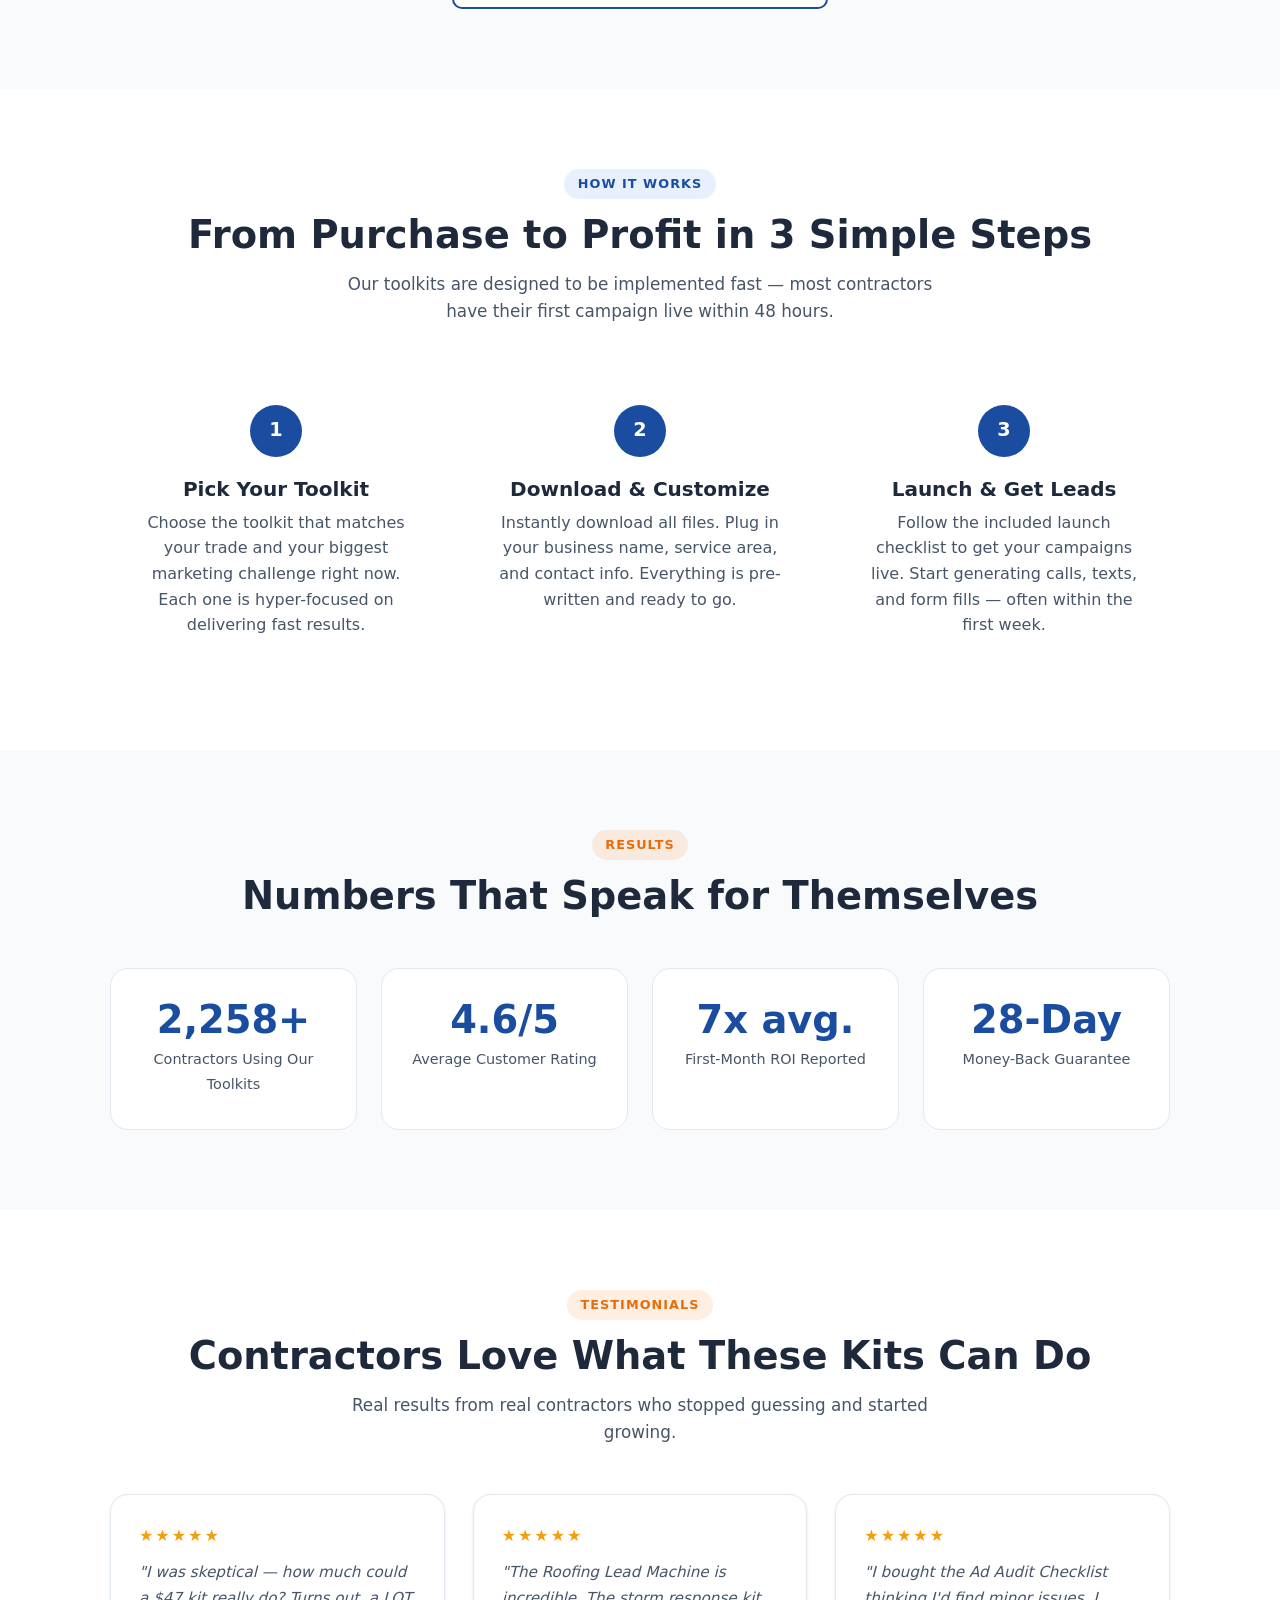
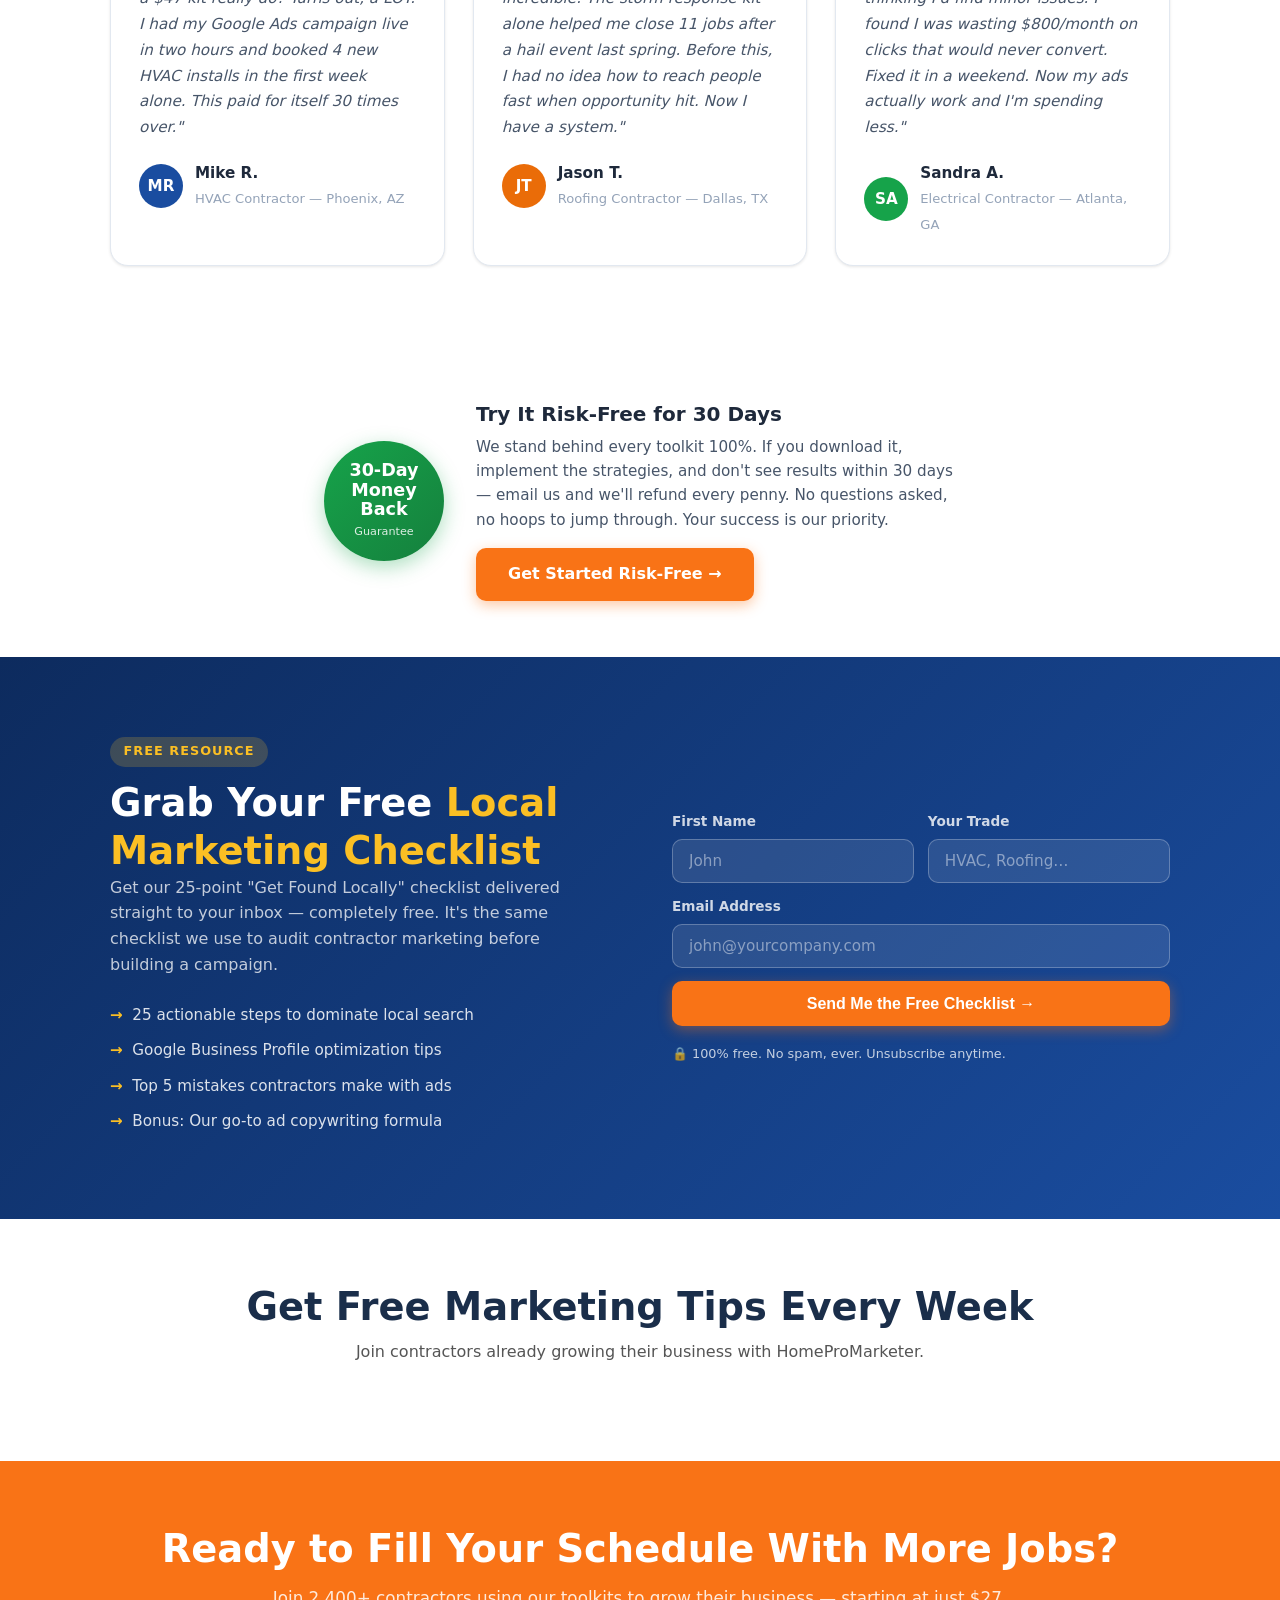
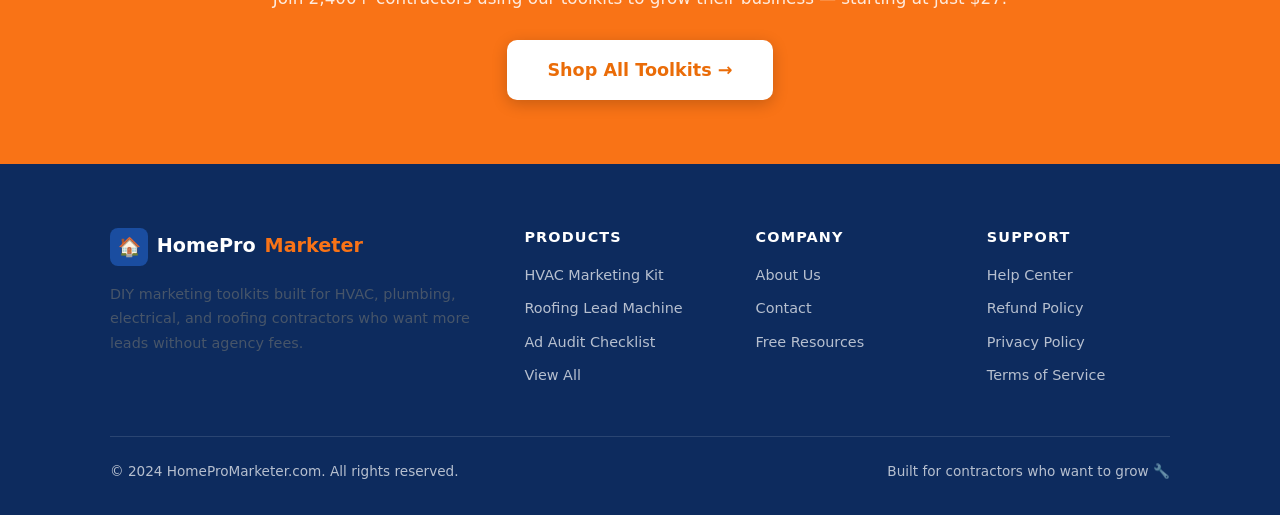
==== commit 7497a1a1: "Add Google Analytics tracking" ====
--- a/index.html
+++ b/index.html
@@ -6,6 +6,14 @@
   <title>HomeProMarketer.com — DIY Marketing Toolkits for Home Service Contractors</title>
   <meta name="description" content="Done-for-you marketing toolkits for HVAC, plumbing, electrical, and roofing contractors. Get more leads, fill your schedule, and grow your business." />
   <link rel="stylesheet" href="styles.css" />
+  <!-- Google tag (gtag.js) -->
+  <script async src="https://www.googletagmanager.com/gtag/js?id=G-1F3MPSVVSH"></script>
+  <script>
+    window.dataLayer = window.dataLayer || [];
+    function gtag(){dataLayer.push(arguments);}
+    gtag('js', new Date());
+    gtag('config', 'G-1F3MPSVVSH');
+  </script>
 </head>
 <body>
 
